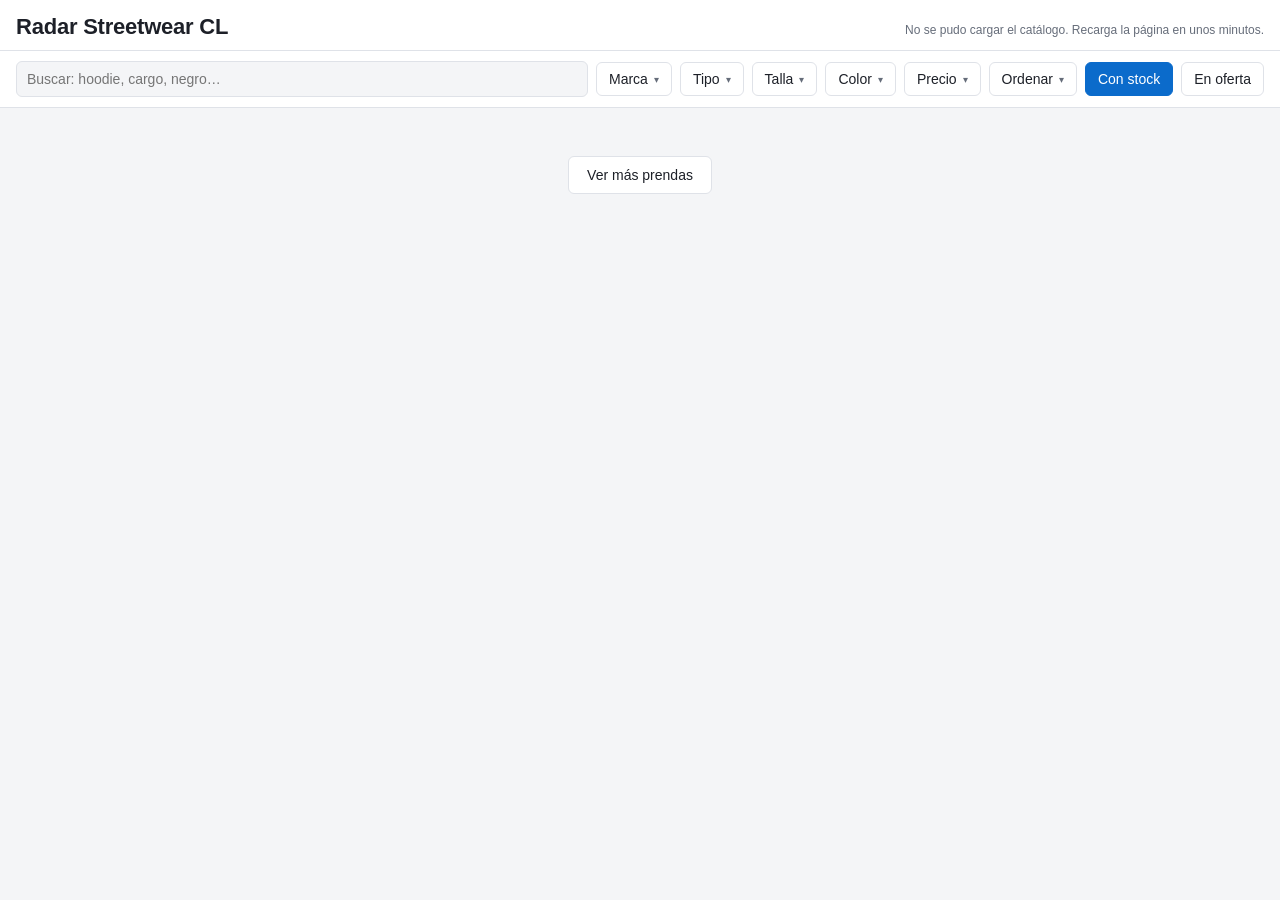
==== index.html @ 4e342391 "Create index.html" ====
<!doctype html>
<html lang="es">
<head>
<meta charset="utf-8">
<meta name="viewport" content="width=device-width,initial-scale=1,viewport-fit=cover">
<title>Radar Streetwear CL</title>
<style>
/* Layout: barra superior con menús desplegables de filtros + fila de filtros activos + grilla de prendas */
:root{
  --bg:#f4f5f7; --surface:#ffffff; --line:#dfe2e8; --fg:#1d2028; --muted:#666d7a;
  --accent:#0b6bcb; --accent-ink:#ffffff; --sale:#c62828; --chip:#eef1f5; --shadow:0 8px 24px rgba(20,25,35,.14);
  --font:-apple-system,BlinkMacSystemFont,"Segoe UI",Roboto,Arial,sans-serif;
  color-scheme:light;
}
@media (prefers-color-scheme:dark){:root{
  --bg:#14161b; --surface:#1d2027; --line:#2e333d; --fg:#e8eaee; --muted:#9aa1ad;
  --accent:#4ea1f3; --accent-ink:#0b1220; --sale:#ff6b6b; --chip:#262a33; --shadow:0 8px 24px rgba(0,0,0,.5); color-scheme:dark}}
*{box-sizing:border-box}
html,body{margin:0}
body{background:var(--bg);color:var(--fg);font-family:var(--font);font-size:14px}
.gut{padding-left:max(16px,env(safe-area-inset-left,0px));padding-right:max(16px,env(safe-area-inset-right,0px))}
header{background:var(--surface);border-bottom:1px solid var(--line);padding-block:14px 10px}
.top{display:flex;flex-wrap:wrap;gap:8px 16px;align-items:baseline;justify-content:space-between}
h1{margin:0;font-size:22px;letter-spacing:-.01em}
.meta{color:var(--muted);font-size:12px}
.bar{position:sticky;top:0;z-index:20;background:var(--surface);border-bottom:1px solid var(--line);padding-block:10px}
.controls{display:flex;flex-wrap:wrap;gap:8px;align-items:center}
#q{flex:1 1 220px;min-width:0;padding:9px 10px;border:1px solid var(--line);border-radius:6px;background:var(--bg);color:var(--fg);font:inherit}
.dd{position:relative}
.ddbtn,.toggle{border:1px solid var(--line);background:var(--surface);color:var(--fg);border-radius:6px;padding:8px 12px;font:inherit;cursor:pointer;display:inline-flex;gap:6px;align-items:center;white-space:nowrap}
.ddbtn[aria-expanded="true"]{border-color:var(--accent)}
.ddbtn .n{background:var(--accent);color:var(--accent-ink);border-radius:999px;font-size:11px;padding:0 6px;font-weight:700}
.ddbtn .n:empty{display:none}
.caret{font-size:10px;color:var(--muted)}
.toggle[aria-pressed="true"]{background:var(--accent);border-color:var(--accent);color:var(--accent-ink)}
.panel{position:absolute;top:calc(100% + 6px);left:0;width:280px;max-width:calc(100vw - 32px);background:var(--surface);border:1px solid var(--line);border-radius:8px;box-shadow:var(--shadow);padding:10px;z-index:30}
.panel input[type=search]{width:100%;padding:7px 8px;border:1px solid var(--line);border-radius:6px;background:var(--bg);color:var(--fg);font:inherit;margin-bottom:8px}
.list{max-height:300px;overflow:auto;display:flex;flex-direction:column;gap:2px}
.list label{display:flex;gap:8px;align-items:center;padding:6px;border-radius:5px;cursor:pointer}
.list label:hover{background:var(--chip)}
.list .c{margin-left:auto;color:var(--muted);font-size:12px;font-variant-numeric:tabular-nums}
.grid2{display:grid;grid-template-columns:repeat(3,1fr);gap:6px}
.grid2 label{justify-content:center;border:1px solid var(--line);padding:6px 4px}
.grid2 label:has(input:checked){background:var(--accent);border-color:var(--accent);color:var(--accent-ink)}
.grid2 input{position:absolute;opacity:0;pointer-events:none}
.pfoot{display:flex;justify-content:space-between;gap:8px;margin-top:8px;padding-top:8px;border-top:1px solid var(--line)}
.link{background:none;border:0;color:var(--accent);cursor:pointer;font:inherit;padding:4px}
.prow{display:flex;gap:8px}
.prow input{width:100%;padding:8px;border:1px solid var(--line);border-radius:6px;background:var(--bg);color:var(--fg);font:inherit}
.presets{display:flex;flex-wrap:wrap;gap:6px;margin-top:8px}
.presets button{border:1px solid var(--line);background:var(--chip);color:var(--fg);border-radius:999px;padding:4px 10px;font:inherit;font-size:12px;cursor:pointer}
.sw{width:14px;height:14px;border-radius:50%;display:inline-block;border:1px solid rgba(128,128,128,.5);flex:none}
.active{display:flex;flex-wrap:wrap;gap:6px;margin-top:8px}
.active:empty{display:none}
.pill{border:1px solid var(--line);background:var(--chip);color:var(--fg);border-radius:999px;padding:3px 6px 3px 10px;font:inherit;font-size:12px;cursor:pointer;display:inline-flex;gap:6px;align-items:center}
.pill b{font-weight:400;color:var(--muted)}
.clear{font-size:12px}
main{padding-block:16px 32px}
.info{display:flex;justify-content:space-between;align-items:center;gap:10px;margin-bottom:12px;color:var(--muted)}
.grid{display:grid;grid-template-columns:repeat(auto-fill,minmax(210px,1fr));gap:14px}
.card{background:var(--surface);border:1px solid var(--line);border-radius:8px;overflow:hidden;display:flex;flex-direction:column;min-width:0}
.pic{position:relative;aspect-ratio:4/5;background:var(--chip);display:grid;place-items:center;max-width:100%;overflow:hidden}
.pic img{width:100%;height:100%;object-fit:cover;display:block}
.pic .ph{color:var(--muted);font-size:12px}
.badge{position:absolute;top:8px;left:8px;background:var(--sale);color:#fff;font-weight:700;font-size:12px;padding:3px 7px;border-radius:4px}
.new{position:absolute;bottom:8px;left:8px;background:var(--surface);color:var(--fg);font-size:11px;font-weight:700;padding:3px 7px;border-radius:4px}
.soldout{position:absolute;top:8px;right:8px;background:var(--fg);color:var(--bg);font-size:11px;padding:3px 7px;border-radius:4px}
.body{padding:10px 12px 12px;display:flex;flex-direction:column;gap:6px;flex:1}
.brand{font-size:11px;text-transform:uppercase;letter-spacing:.08em;color:var(--muted);display:flex;justify-content:space-between;gap:6px}
.brand a{color:var(--muted)}
.title{font-weight:600;line-height:1.3;overflow-wrap:anywhere}
.price{font-variant-numeric:tabular-nums;display:flex;gap:8px;align-items:baseline;flex-wrap:wrap}
.price b{font-size:16px}
.price.sale b{color:var(--sale)}
.price s{color:var(--muted);font-size:12px}
.sizes{display:flex;flex-wrap:wrap;gap:4px}
.sizes span{font-size:11px;border:1px solid var(--line);border-radius:4px;padding:1px 6px}
.sizes .none{color:var(--muted);border-style:dashed}
.go{margin-top:auto;display:block;text-align:center;background:var(--accent);color:var(--accent-ink);text-decoration:none;padding:9px;border-radius:6px;font-weight:600}
.empty{grid-column:1/-1;padding:40px;text-align:center;color:var(--muted)}
.more{display:block;margin:20px auto 0;border:1px solid var(--line);background:var(--surface);color:var(--fg);border-radius:6px;padding:10px 18px;font:inherit;cursor:pointer}
button:focus-visible,a:focus-visible,input:focus-visible{outline:2px solid var(--accent);outline-offset:2px}
@media (max-width:640px){
  .controls{flex-wrap:nowrap;overflow-x:auto;padding-bottom:2px}
  #q{flex:0 0 160px}
  .dd{position:static}
  .panel{left:16px;right:16px;width:auto;max-width:none;top:auto;margin-top:6px}
  .grid{grid-template-columns:repeat(2,minmax(0,1fr));gap:10px}
  .body{padding:8px}
}
</style>
</head>
<body>
<header class="gut">
  <div class="top"><h1>Radar Streetwear CL</h1><span class="meta" id="meta">Cargando catálogo…</span></div>
</header>

<div class="bar gut">
  <div class="controls" id="controls">
    <input type="search" id="q" placeholder="Buscar: hoodie, cargo, negro…" aria-label="Buscar prenda">
    <div class="dd" data-key="brand"><button class="ddbtn" type="button" aria-expanded="false">Marca <span class="n"></span><span class="caret">▾</span></button></div>
    <div class="dd" data-key="cat"><button class="ddbtn" type="button" aria-expanded="false">Tipo <span class="n"></span><span class="caret">▾</span></button></div>
    <div class="dd" data-key="size"><button class="ddbtn" type="button" aria-expanded="false">Talla <span class="n"></span><span class="caret">▾</span></button></div>
    <div class="dd" data-key="color"><button class="ddbtn" type="button" aria-expanded="false">Color <span class="n"></span><span class="caret">▾</span></button></div>
    <div class="dd" data-key="price"><button class="ddbtn" type="button" aria-expanded="false">Precio <span class="n"></span><span class="caret">▾</span></button></div>
    <div class="dd" data-key="sort"><button class="ddbtn" type="button" aria-expanded="false">Ordenar <span class="caret">▾</span></button></div>
    <button class="toggle" type="button" id="tStock" aria-pressed="true">Con stock</button>
    <button class="toggle" type="button" id="tSale" aria-pressed="false">En oferta</button>
  </div>
  <div class="active" id="active"></div>
</div>

<main class="gut">
  <div class="info"><span id="count"></span></div>
  <div class="grid" id="grid"></div>
  <button class="more" id="more" type="button" hidden>Ver más prendas</button>
</main>

<script>
const COLORS={"Negro":"#1a1a1a","Blanco/Crema":"#f3efe6","Gris":"#9a9ca1","Azul":"#2f5fa8","Rojo/Burdeo":"#8e2333","Rosado":"#e89ab5","Verde":"#5d7a3e","Café/Beige":"#8a6a4a","Amarillo":"#e7c43c","Naranjo":"#e3792f","Morado":"#7a4fa0","Camuflado":"#6b6b47"};
const SIZE_ORDER=["XS","S","M","L","XL","XXL","XXXL","Única"];
const SORTS={rel:"Más recientes",asc:"Precio: menor a mayor",desc:"Precio: mayor a menor",disc:"Mayor descuento"};
const LABELS={brand:"Marca",cat:"Tipo",size:"Talla",color:"Color"};
const PAGE=48;
const fmt=n=>"$"+Math.round(n).toLocaleString("es-CL");
const esc=s=>String(s).replace(/[&<>"']/g,c=>({"&":"&amp;","<":"&lt;",">":"&gt;",'"':"&quot;","'":"&#39;"}[c]));
const normTxt=s=>s.toLowerCase().normalize("NFD").replace(/[̀-ͯ]/g,"");

let DATA={items:[],stores:[]}, IG={}, shown=PAGE, openKey=null;
const state={q:"",stock:true,sale:false,brand:new Set(),cat:new Set(),size:new Set(),color:new Set(),pMin:null,pMax:null,sort:"rel"};
const $=id=>document.getElementById(id);

function save(){try{localStorage.setItem("radar-f2",JSON.stringify({...state,brand:[...state.brand],cat:[...state.cat],size:[...state.size],color:[...state.color]}))}catch(e){}}
function load(){try{const s=JSON.parse(localStorage.getItem("radar-f2")||"null");if(s)Object.assign(state,s,{brand:new Set(s.brand),cat:new Set(s.cat),size:new Set(s.size),color:new Set(s.color)})}catch(e){}}

// cuántos productos tiene cada opción, con los demás filtros aplicados
function matches(i,skip){
  if(state.stock&&!i.available)return false;
  if(state.sale&&!(i.compare_at>i.price))return false;
  if(skip!=="brand"&&state.brand.size&&!state.brand.has(i.brand))return false;
  if(skip!=="cat"&&state.cat.size&&!state.cat.has(i.cat))return false;
  if(skip!=="color"&&state.color.size&&!i.colors.some(c=>state.color.has(c)))return false;
  if(skip!=="size"&&state.size.size&&!i.sizes.some(s=>state.size.has(s)))return false;
  if(state.pMin!=null&&i.price<state.pMin)return false;
  if(state.pMax!=null&&i.price>state.pMax)return false;
  if(state.q){const w=normTxt(state.q).split(/\s+/).filter(Boolean);if(!w.every(x=>i.search.includes(x)))return false}
  return true;
}
function counts(key){
  const m=new Map();
  DATA.items.forEach(i=>{if(!matches(i,key))return;const vals=key==="brand"?[i.brand]:key==="cat"?[i.cat]:key==="size"?i.sizes:i.colors;vals.forEach(v=>m.set(v,(m.get(v)||0)+1))});
  return m;
}
function allValues(key){
  const s=new Set();DATA.items.forEach(i=>{(key==="brand"?[i.brand]:key==="cat"?[i.cat]:key==="size"?i.sizes:i.colors).forEach(v=>s.add(v))});
  let v=[...s];
  if(key==="size")v.sort((a,b)=>{const x=SIZE_ORDER.indexOf(a),y=SIZE_ORDER.indexOf(b);if(x>-1&&y>-1)return x-y;if(x>-1)return -1;if(y>-1)return 1;return a.localeCompare(b,"es",{numeric:true})});
  else if(key==="color")v=Object.keys(COLORS).filter(c=>s.has(c));
  else v.sort((a,b)=>a.localeCompare(b,"es"));
  return v;
}

function panelHTML(key){
  if(key==="price")return `<div class="prow"><input type="number" id="pMin" placeholder="Mínimo" min="0" step="1000" inputmode="numeric" value="${state.pMin??""}" aria-label="Precio mínimo"><input type="number" id="pMax" placeholder="Máximo" min="0" step="1000" inputmode="numeric" value="${state.pMax??""}" aria-label="Precio máximo"></div>
    <div class="presets"><button type="button" data-p="0-20000">Hasta $20.000</button><button type="button" data-p="20000-40000">$20.000 – $40.000</button><button type="button" data-p="40000-60000">$40.000 – $60.000</button><button type="button" data-p="60000-">Más de $60.000</button></div>
    <div class="pfoot"><button class="link" type="button" data-clear="price">Quitar</button><button class="link" type="button" data-close>Listo</button></div>`;
  if(key==="sort")return `<div class="list">${Object.entries(SORTS).map(([k,v])=>`<label><input type="radio" name="sort" value="${k}" ${state.sort===k?"checked":""}> ${v}</label>`).join("")}</div>`;
  const c=counts(key), vals=allValues(key);
  const opts=vals.map(v=>{const n=c.get(v)||0;const sw=key==="color"?`<span class="sw" style="background:${COLORS[v]}"></span>`:"";
    return `<label data-v="${esc(normTxt(v))}"><input type="checkbox" value="${esc(v)}" ${state[key].has(v)?"checked":""}> ${sw}${esc(v)}${key==="size"?"":`<span class="c">${n}</span>`}</label>`}).join("");
  const search=key==="brand"?`<input type="search" placeholder="Buscar marca…" data-find aria-label="Buscar marca">`:"";
  return `${search}<div class="list ${key==="size"?"grid2":""}">${opts}</div><div class="pfoot"><button class="link" type="button" data-clear="${key}">Quitar</button><button class="link" type="button" data-close>Listo</button></div>`;
}

function closePanel(){document.querySelectorAll(".panel").forEach(p=>p.remove());document.querySelectorAll(".ddbtn").forEach(b=>b.setAttribute("aria-expanded","false"));openKey=null}
function openPanel(dd){
  const key=dd.dataset.key; const was=openKey===key; closePanel(); if(was)return;
  openKey=key; dd.querySelector(".ddbtn").setAttribute("aria-expanded","true");
  const p=document.createElement("div");p.className="panel";p.innerHTML=panelHTML(key);dd.appendChild(p);
  p.addEventListener("click",e=>e.stopPropagation());
  p.querySelectorAll("input[type=checkbox]").forEach(cb=>cb.onchange=()=>{cb.checked?state[key].add(cb.value):state[key].delete(cb.value);update()});
  p.querySelectorAll("input[type=radio]").forEach(r=>r.onchange=()=>{state.sort=r.value;closePanel();update()});
  const f=p.querySelector("[data-find]");if(f){f.focus();f.oninput=()=>{const t=normTxt(f.value);p.querySelectorAll(".list label").forEach(l=>l.hidden=!l.dataset.v.includes(t))}}
  if(key==="price"){
    const num=v=>v===""?null:Number(v);
    $("pMin").oninput=()=>{state.pMin=num($("pMin").value);update()};
    $("pMax").oninput=()=>{state.pMax=num($("pMax").value);update()};
    p.querySelectorAll("[data-p]").forEach(b=>b.onclick=()=>{const[a,z]=b.dataset.p.split("-");state.pMin=a?+a:null;state.pMax=z?+z:null;$("pMin").value=state.pMin??"";$("pMax").value=state.pMax??"";update()});
  }
  p.querySelector("[data-clear]")?.addEventListener("click",()=>{clearKey(key);closePanel();update()});
  p.querySelector("[data-close]")?.addEventListener("click",closePanel);
}
function clearKey(k){if(k==="price"){state.pMin=null;state.pMax=null}else state[k].clear()}

function renderActive(){
  const pills=[];
  ["brand","cat","size","color"].forEach(k=>state[k].forEach(v=>pills.push(`<button class="pill" type="button" data-k="${k}" data-v="${esc(v)}"><b>${LABELS[k]}:</b> ${esc(v)} ✕</button>`)));
  if(state.pMin!=null||state.pMax!=null)pills.push(`<button class="pill" type="button" data-k="price"><b>Precio:</b> ${state.pMin!=null?fmt(state.pMin):"$0"} – ${state.pMax!=null?fmt(state.pMax):"sin tope"} ✕</button>`);
  if(pills.length>1)pills.push(`<button class="link clear" type="button" id="clearAll">Limpiar todo</button>`);
  $("active").innerHTML=pills.join("");
  $("active").querySelectorAll(".pill").forEach(b=>b.onclick=()=>{const k=b.dataset.k;k==="price"?clearKey("price"):state[k].delete(b.dataset.v);update()});
  $("clearAll")?.addEventListener("click",()=>{["brand","cat","size","color","price"].forEach(clearKey);update()});
  document.querySelectorAll(".dd").forEach(dd=>{const k=dd.dataset.key,n=dd.querySelector(".n");if(!n)return;
    n.textContent=k==="price"?((state.pMin!=null||state.pMax!=null)?"1":""):(state[k].size||"")});
  $("tStock").setAttribute("aria-pressed",state.stock);$("tSale").setAttribute("aria-pressed",state.sale);
}

function card(i){
  const disc=i.compare_at>i.price?Math.round((1-i.price/i.compare_at)*100):0;
  const isNew=i.published&&(Date.now()-new Date(i.published).getTime())<14*864e5;
  const pic=i.image?`<img src="${esc(i.image)}" alt="${esc(i.title)}" loading="lazy" decoding="async" onerror="this.outerHTML='<span class=ph>Foto no disponible</span>'">`:`<span class="ph">Sin foto</span>`;
  const sz=i.sizes.length?i.sizes.map(s=>`<span>${esc(s)}</span>`).join(""):`<span class="none">Sin tallas disponibles</span>`;
  const ig=IG[i.brand]?`<a href="${esc(IG[i.brand])}" target="_blank" rel="noopener">Instagram</a>`:"";
  return `<article class="card"><div class="pic">${pic}${disc?`<span class="badge">-${disc}%</span>`:""}${isNew?`<span class="new">Nuevo</span>`:""}${i.available?"":`<span class="soldout">Agotado</span>`}</div>
  <div class="body"><div class="brand"><span>${esc(i.brand)} · ${esc(i.cat)}</span>${ig}</div><div class="title">${esc(i.title)}</div>
  <div class="price${disc?" sale":""}"><b>${fmt(i.price)}</b>${disc?`<s>${fmt(i.compare_at)}</s>`:""}</div>
  <div class="sizes">${sz}</div><a class="go" href="${esc(i.url)}" target="_blank" rel="noopener">Ver en la tienda ↗</a></div></article>`;
}

function update(resetPage=true){
  if(resetPage)shown=PAGE;
  let list=DATA.items.filter(i=>matches(i));
  const d=i=>i.compare_at>i.price?1-i.price/i.compare_at:0;
  if(state.sort==="asc")list.sort((a,b)=>a.price-b.price);
  else if(state.sort==="desc")list.sort((a,b)=>b.price-a.price);
  else if(state.sort==="disc")list.sort((a,b)=>d(b)-d(a));
  else list.sort((a,b)=>(b.published||"").localeCompare(a.published||""));
  $("grid").innerHTML=list.length?list.slice(0,shown).map(card).join(""):`<div class="empty">Ninguna prenda calza con estos filtros. Prueba quitando alguno.</div>`;
  $("more").hidden=list.length<=shown;
  $("count").textContent=`${list.length} prenda${list.length===1?"":"s"}`+(list.length>shown?` · mostrando ${shown}`:"");
  renderActive();
  // refresca contadores del panel abierto (lista de checkboxes)
  if(openKey&&["brand","cat","color"].includes(openKey)){const c=counts(openKey);document.querySelectorAll(".panel .list label").forEach(l=>{const cb=l.querySelector("input"),s=l.querySelector(".c");if(s)s.textContent=c.get(cb.value)||0})}
  save();
}

document.querySelectorAll(".dd").forEach(dd=>dd.querySelector(".ddbtn").addEventListener("click",e=>{e.stopPropagation();openPanel(dd)}));
document.addEventListener("click",closePanel);
document.addEventListener("keydown",e=>{if(e.key==="Escape")closePanel()});
$("q").oninput=()=>{state.q=$("q").value;update()};
$("tStock").onclick=()=>{state.stock=!state.stock;update()};
$("tSale").onclick=()=>{state.sale=!state.sale;update()};
$("more").onclick=()=>{shown+=PAGE;update(false)};

load();$("q").value=state.q;
fetch("data.json?v="+Date.now()).then(r=>{if(!r.ok)throw new Error(r.status);return r.json()}).then(d=>{
  DATA=d;(d.stores||[]).forEach(s=>IG[s.brand]=s.instagram);
  const brands=new Set(d.items.map(i=>i.brand)).size;
  $("meta").textContent=`${d.items.length} prendas de ${brands} marcas · actualizado ${d.updated}`;
  update();
}).catch(()=>{$("meta").textContent="No se pudo cargar el catálogo. Recarga la página en unos minutos.";});
</script>
</body>
</html>
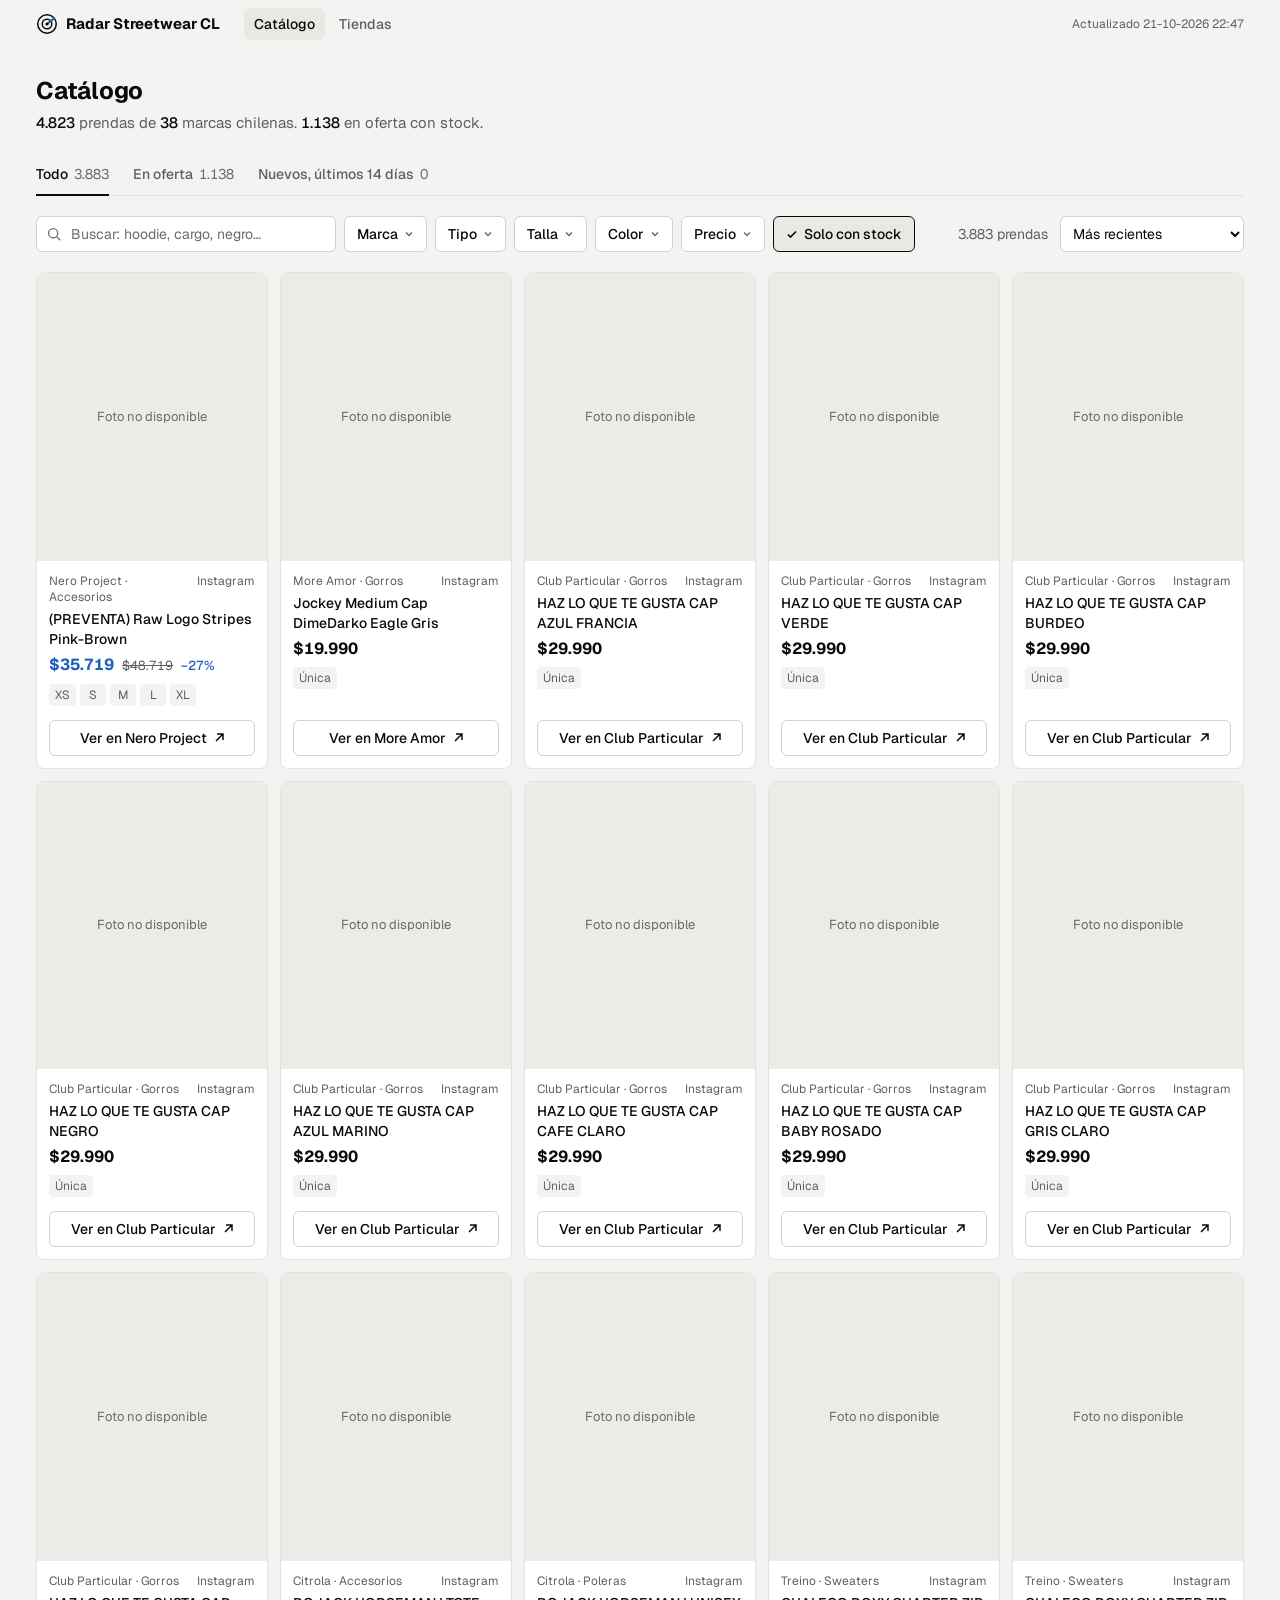
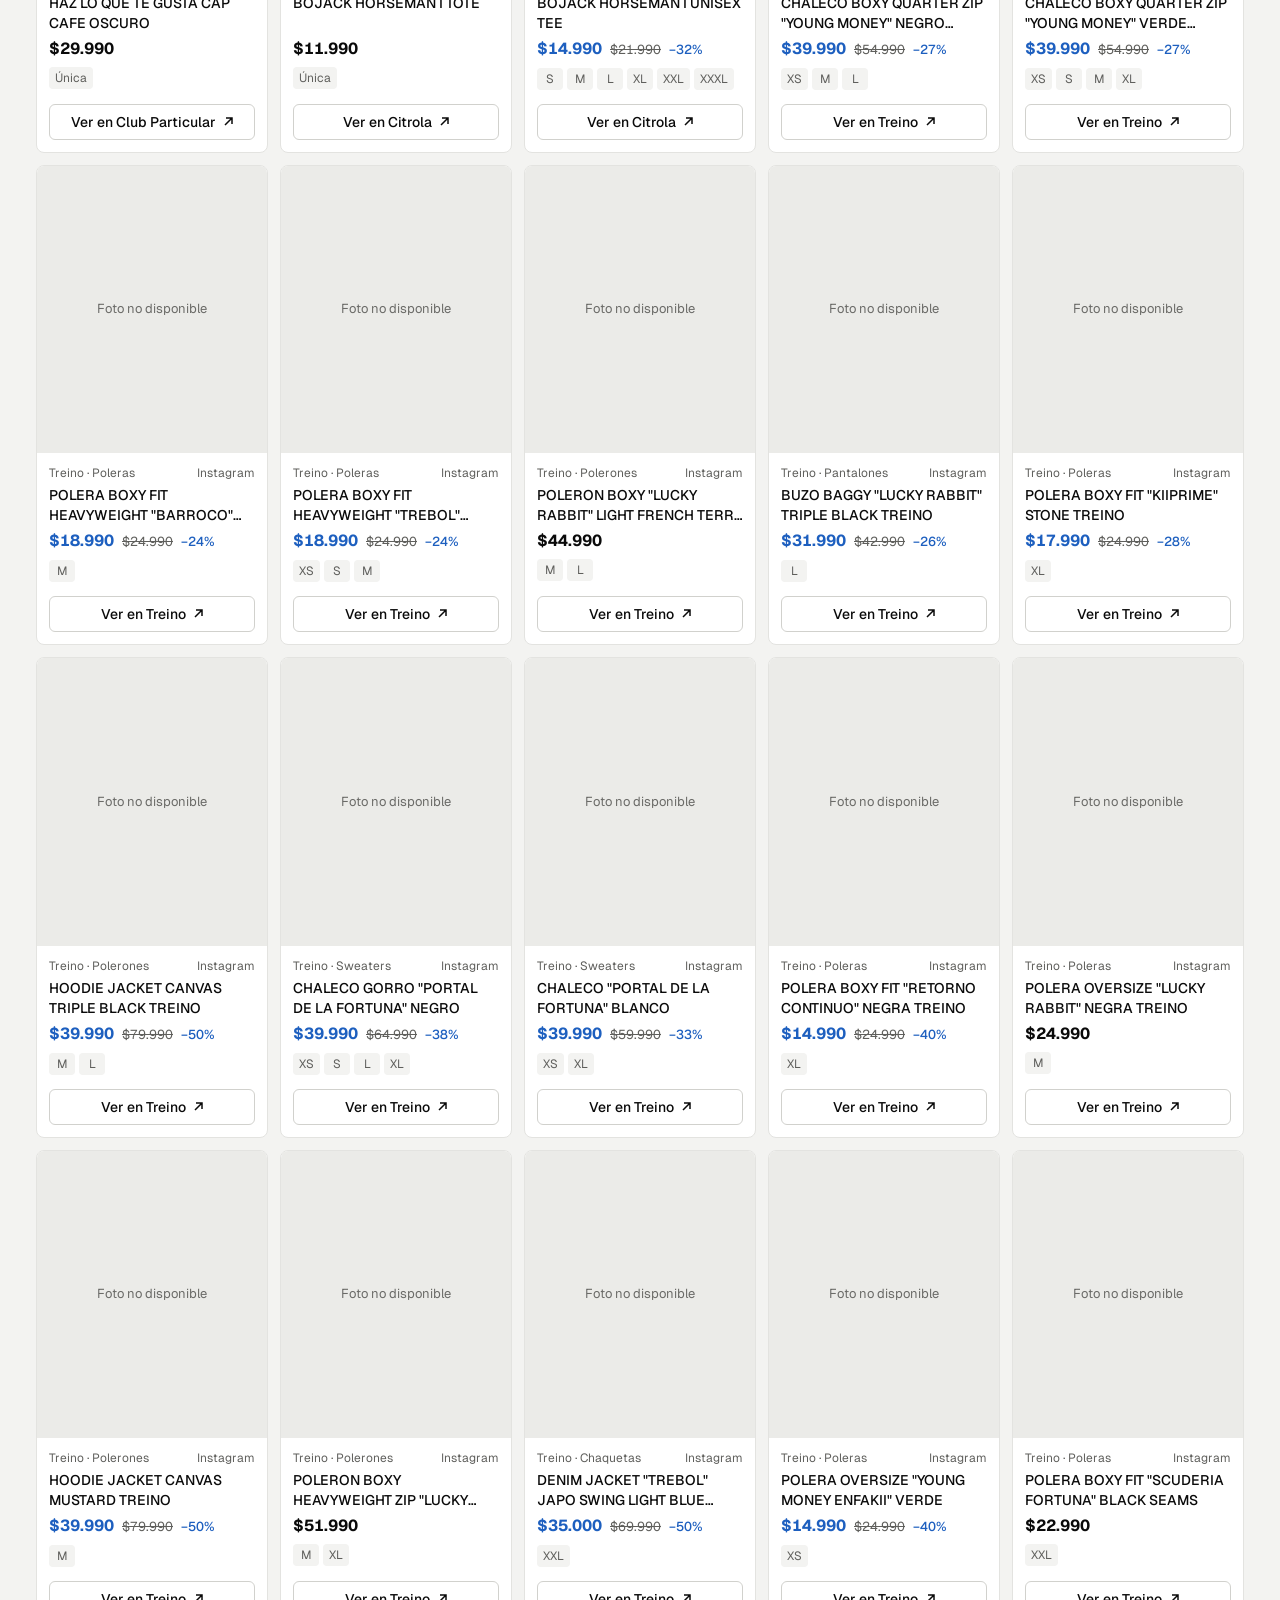
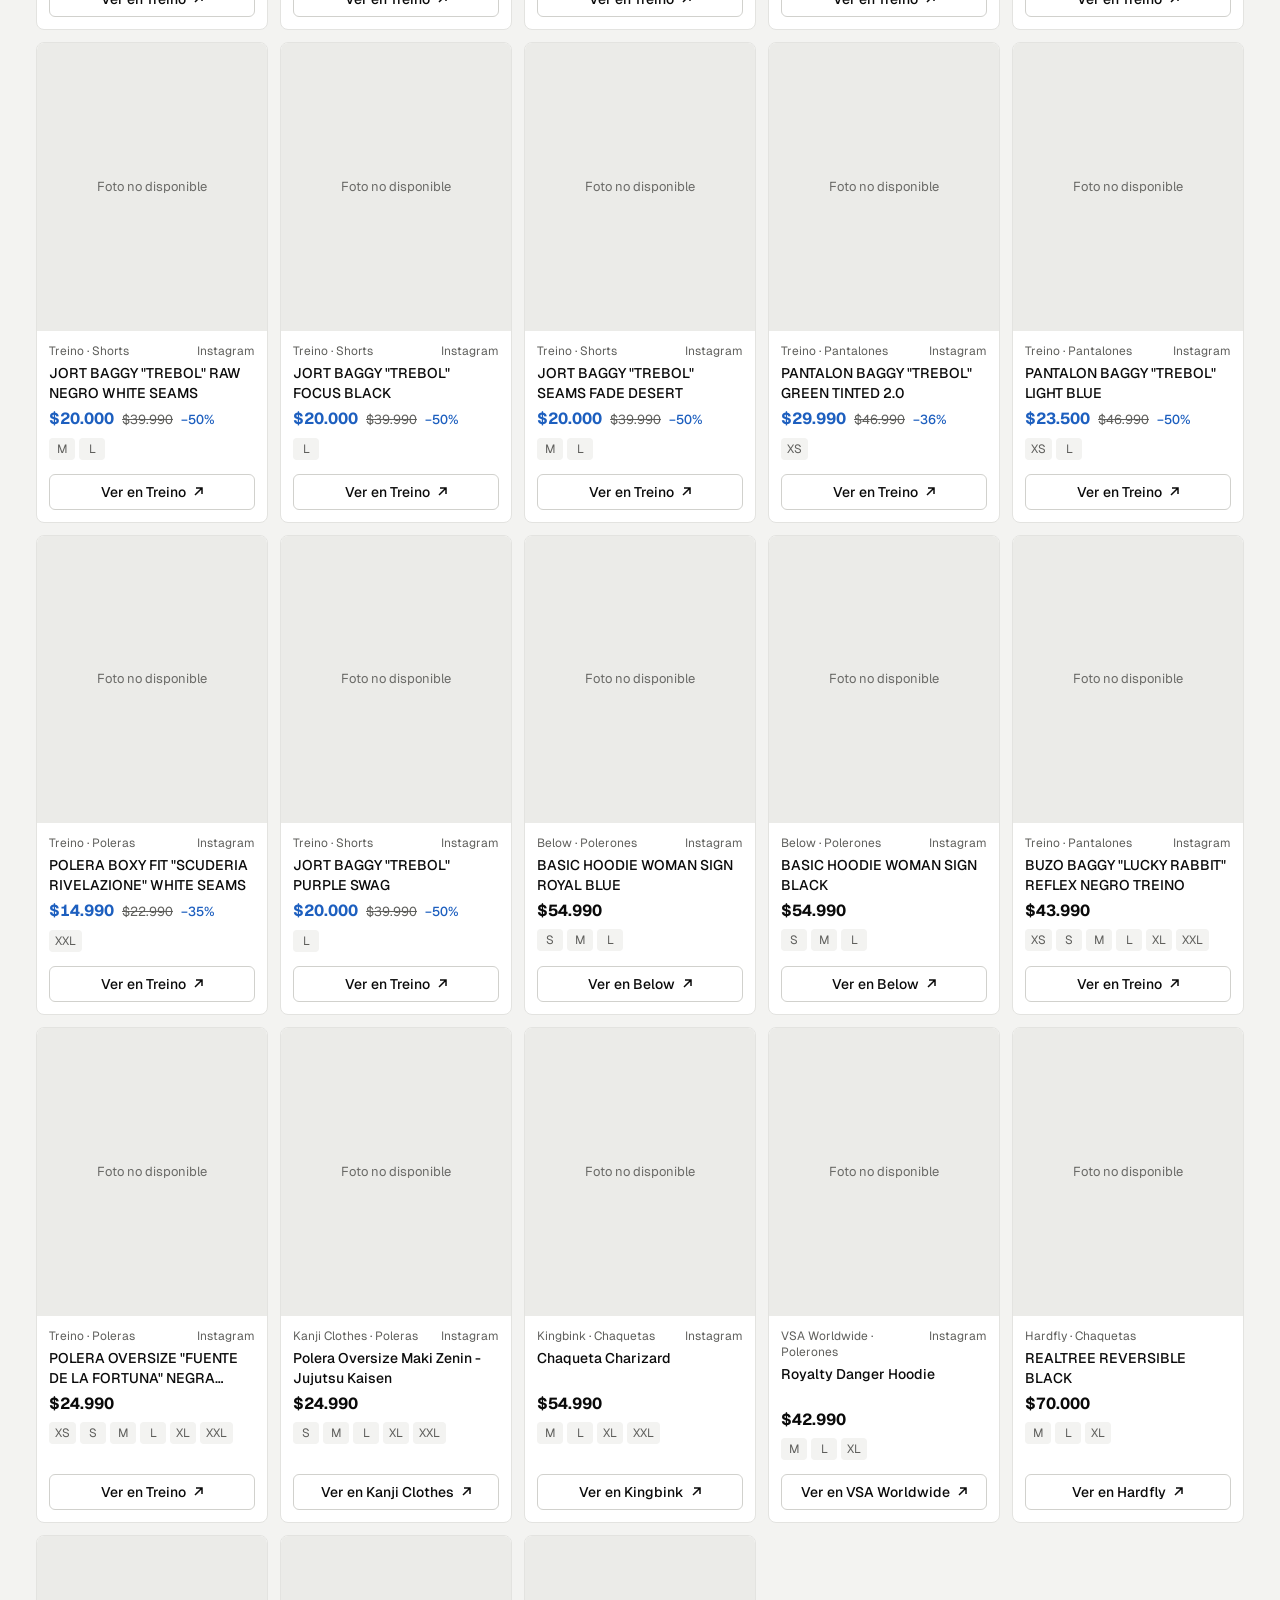
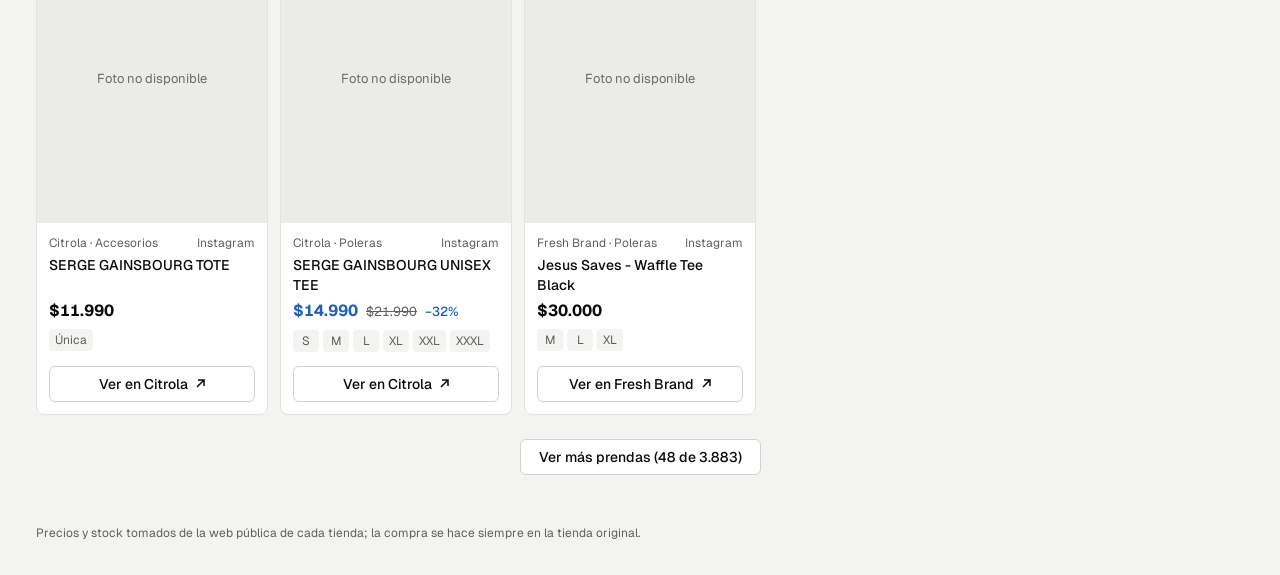
==== commit 6bfb759e: "Update index.html" ====
--- a/index.html
+++ b/index.html
@@ -4,139 +4,291 @@
 <meta charset="utf-8">
 <meta name="viewport" content="width=device-width,initial-scale=1,viewport-fit=cover">
 <title>Radar Streetwear CL</title>
+<meta name="description" content="Catálogo de prendas de marcas chilenas de streetwear: precios, ofertas y tallas, actualizado a diario.">
+<meta name="theme-color" content="#f3f3f1">
+<link rel="preconnect" href="https://fonts.googleapis.com"><link rel="preconnect" href="https://fonts.gstatic.com" crossorigin>
+<link href="https://fonts.googleapis.com/css2?family=Geist:wght@400;500;700&display=swap" rel="stylesheet">
 <style>
-/* Layout: barra superior con menús desplegables de filtros + fila de filtros activos + grilla de prendas */
+/* Estilo: achromatic-ledger (tasteskill, seed 1896206645), shell sin sidebar.
+   Cara: suelo "asfalto" (#f3f3f1) en vez de #f8f8f8; el único tono (#1d5fbf) va en el dato principal: el precio rebajado.
+   Grilla: columna centrada de 1208px máx. Tarjetas: repeat(auto-fill, minmax(212px,1fr)) con gap 12px;
+   a 1208px → 5 × 231.2 + 4 × 12 = 1204 (+4 de holgura) → las tarjetas tocan ambos bordes de la columna. */
 :root{
-  --bg:#f4f5f7; --surface:#ffffff; --line:#dfe2e8; --fg:#1d2028; --muted:#666d7a;
-  --accent:#0b6bcb; --accent-ink:#ffffff; --sale:#c62828; --chip:#eef1f5; --shadow:0 8px 24px rgba(20,25,35,.14);
-  --font:-apple-system,BlinkMacSystemFont,"Segoe UI",Roboto,Arial,sans-serif;
+  --ground:#f3f3f1; --surface:#ffffff; --raised:#ebebe8; --active:#e8e8e5;
+  --border:#e3e3e0; --rule:#ecece9; --control:#d1d1cd;
+  --text:#0a0a0a; --muted:#5f5f5c; --faint:#6b6b68;
+  --primary:#141414; --hue:#1d5fbf;
+  --pill-neutral-bg:#e8e8e5; --pill-neutral-ink:#3d3d3a;
+  --negative:#c4242a;
+  --radius-card:8px; --radius-control:6px;
+  --gap:12px; --pad:24px; --control-height:36px;
+  --fs-title:24px; --fs-section:16px; --fs-body:14px; --fs-small:12px;
+  --font:"Geist",Inter,system-ui,-apple-system,"Segoe UI",Roboto,sans-serif;
   color-scheme:light;
 }
-@media (prefers-color-scheme:dark){:root{
-  --bg:#14161b; --surface:#1d2027; --line:#2e333d; --fg:#e8eaee; --muted:#9aa1ad;
-  --accent:#4ea1f3; --accent-ink:#0b1220; --sale:#ff6b6b; --chip:#262a33; --shadow:0 8px 24px rgba(0,0,0,.5); color-scheme:dark}}
 *{box-sizing:border-box}
 html,body{margin:0}
-body{background:var(--bg);color:var(--fg);font-family:var(--font);font-size:14px}
-.gut{padding-left:max(16px,env(safe-area-inset-left,0px));padding-right:max(16px,env(safe-area-inset-right,0px))}
-header{background:var(--surface);border-bottom:1px solid var(--line);padding-block:14px 10px}
-.top{display:flex;flex-wrap:wrap;gap:8px 16px;align-items:baseline;justify-content:space-between}
-h1{margin:0;font-size:22px;letter-spacing:-.01em}
-.meta{color:var(--muted);font-size:12px}
-.bar{position:sticky;top:0;z-index:20;background:var(--surface);border-bottom:1px solid var(--line);padding-block:10px}
-.controls{display:flex;flex-wrap:wrap;gap:8px;align-items:center}
-#q{flex:1 1 220px;min-width:0;padding:9px 10px;border:1px solid var(--line);border-radius:6px;background:var(--bg);color:var(--fg);font:inherit}
+body{background:var(--ground);color:var(--text);font:400 var(--fs-body)/20px var(--font);-webkit-font-smoothing:antialiased}
+.num{font-variant-numeric:tabular-nums}
+button,input,select{font:inherit;color:inherit}
+a{color:inherit}
+:focus-visible{outline:2px solid var(--hue);outline-offset:2px}
+[hidden]{display:none!important}
+
+.col{max-width:1208px;margin:0 auto;padding-left:max(24px,env(safe-area-inset-left,0px));padding-right:max(24px,env(safe-area-inset-right,0px))}
+@media (min-width:1257px){.col{padding-left:0;padding-right:0}}
+
+/* barra superior en el mismo suelo */
+.top{position:sticky;top:0;z-index:20;background:var(--ground);transition:box-shadow .15s}
+.top.scrolled{box-shadow:0 1px 0 var(--border)} /* taste-skill-ignore: línea de 1px dibujada con box-shadow (regla, indicador de pestaña o panel flotante) */
+.top .col{height:48px;display:flex;align-items:center;gap:24px}
+.brand{display:flex;align-items:center;gap:8px;text-decoration:none;font-weight:700;font-size:15px;white-space:nowrap}
+.brand svg{flex:none}
+.nav{display:flex;gap:4px}
+.nav a{text-decoration:none;color:var(--muted);font-weight:500;padding:6px 10px;border-radius:var(--radius-control)}
+.nav a[aria-current="page"]{color:var(--text);background:var(--active)}
+.nav a:hover{color:var(--text)}
+.stamp{margin-left:auto;color:var(--muted);font-size:var(--fs-small);white-space:nowrap}
+
+/* fila de título */
+.head{padding-top:28px;display:flex;flex-wrap:wrap;align-items:flex-end;justify-content:space-between;gap:8px 24px}
+h1{margin:0;font-size:var(--fs-title);line-height:30px;font-weight:700;letter-spacing:-.01em}
+.sub{margin:6px 0 0;color:var(--muted);font-size:15px;line-height:22px;max-width:86ch}
+.sub b{color:var(--text);font-weight:500}
+
+/* pestañas subrayadas */
+.tabs{display:flex;gap:24px;margin-top:20px;box-shadow:inset 0 -1px 0 var(--border);overflow-x:auto;scrollbar-width:none} /* taste-skill-ignore: línea de 1px dibujada con box-shadow (regla, indicador de pestaña o panel flotante) */
+.tabs::-webkit-scrollbar{display:none}
+.tab{appearance:none;background:none;border:0;padding:10px 0 12px;cursor:pointer;color:var(--muted);font-weight:500;white-space:nowrap;box-shadow:inset 0 -2px 0 transparent} /* taste-skill-ignore: línea de 1px dibujada con box-shadow (regla, indicador de pestaña o panel flotante) */
+.tab .c{color:var(--faint);font-weight:400;margin-left:6px}
+.tab[aria-selected="true"]{color:var(--text);box-shadow:inset 0 -2px 0 var(--text)} /* taste-skill-ignore: línea de 1px dibujada con box-shadow (regla, indicador de pestaña o panel flotante) */
+.tab:hover{color:var(--text)}
+
+/* barra de herramientas */
+.tools{display:flex;flex-wrap:wrap;align-items:center;gap:8px;margin-top:20px}
+.search{position:relative;flex:0 1 300px;min-width:200px}
+.search svg{position:absolute;left:11px;top:11px;color:var(--faint)}
+.search input{width:100%;height:var(--control-height);padding:0 12px 0 34px;border:1px solid var(--control);border-radius:var(--radius-control);background:var(--surface)}
+.search input::placeholder{color:var(--faint)}
+.filters{display:flex;gap:8px;flex-wrap:wrap}
 .dd{position:relative}
-.ddbtn,.toggle{border:1px solid var(--line);background:var(--surface);color:var(--fg);border-radius:6px;padding:8px 12px;font:inherit;cursor:pointer;display:inline-flex;gap:6px;align-items:center;white-space:nowrap}
-.ddbtn[aria-expanded="true"]{border-color:var(--accent)}
-.ddbtn .n{background:var(--accent);color:var(--accent-ink);border-radius:999px;font-size:11px;padding:0 6px;font-weight:700}
-.ddbtn .n:empty{display:none}
-.caret{font-size:10px;color:var(--muted)}
-.toggle[aria-pressed="true"]{background:var(--accent);border-color:var(--accent);color:var(--accent-ink)}
-.panel{position:absolute;top:calc(100% + 6px);left:0;width:280px;max-width:calc(100vw - 32px);background:var(--surface);border:1px solid var(--line);border-radius:8px;box-shadow:var(--shadow);padding:10px;z-index:30}
-.panel input[type=search]{width:100%;padding:7px 8px;border:1px solid var(--line);border-radius:6px;background:var(--bg);color:var(--fg);font:inherit;margin-bottom:8px}
-.list{max-height:300px;overflow:auto;display:flex;flex-direction:column;gap:2px}
-.list label{display:flex;gap:8px;align-items:center;padding:6px;border-radius:5px;cursor:pointer}
-.list label:hover{background:var(--chip)}
-.list .c{margin-left:auto;color:var(--muted);font-size:12px;font-variant-numeric:tabular-nums}
-.grid2{display:grid;grid-template-columns:repeat(3,1fr);gap:6px}
-.grid2 label{justify-content:center;border:1px solid var(--line);padding:6px 4px}
-.grid2 label:has(input:checked){background:var(--accent);border-color:var(--accent);color:var(--accent-ink)}
-.grid2 input{position:absolute;opacity:0;pointer-events:none}
-.pfoot{display:flex;justify-content:space-between;gap:8px;margin-top:8px;padding-top:8px;border-top:1px solid var(--line)}
-.link{background:none;border:0;color:var(--accent);cursor:pointer;font:inherit;padding:4px}
-.prow{display:flex;gap:8px}
-.prow input{width:100%;padding:8px;border:1px solid var(--line);border-radius:6px;background:var(--bg);color:var(--fg);font:inherit}
-.presets{display:flex;flex-wrap:wrap;gap:6px;margin-top:8px}
-.presets button{border:1px solid var(--line);background:var(--chip);color:var(--fg);border-radius:999px;padding:4px 10px;font:inherit;font-size:12px;cursor:pointer}
-.sw{width:14px;height:14px;border-radius:50%;display:inline-block;border:1px solid rgba(128,128,128,.5);flex:none}
-.active{display:flex;flex-wrap:wrap;gap:6px;margin-top:8px}
+.ctl{height:var(--control-height);display:inline-flex;align-items:center;gap:6px;padding:0 12px;border:1px solid var(--control);border-radius:var(--radius-control);background:var(--surface);cursor:pointer;white-space:nowrap;font-weight:500}
+.ctl:hover{border-color:#a9a9a5}
+.ctl[aria-expanded="true"]{border-color:var(--text)}
+.ctl .n{min-width:18px;height:18px;padding:0 5px;border-radius:9px;background:var(--primary);color:#fff;font-size:11px;line-height:18px;text-align:center}
+.ctl .n:empty{display:none}
+.ctl svg{color:var(--faint)}
+.ctl.on{background:var(--active);border-color:var(--text)}
+.ctl .tick{display:none}
+.ctl.on .tick{display:block;color:var(--text)}
+.right{margin-left:auto;display:flex;align-items:center;gap:12px;color:var(--muted)}
+.right select{height:var(--control-height);border:1px solid var(--control);border-radius:var(--radius-control);background:var(--surface);padding:0 8px;color:var(--text)}
+
+/* menús desplegables (flotan: llevan sombra) */
+.panel{position:absolute;top:calc(100% + 6px);left:0;z-index:30;width:288px;max-width:calc(100vw - 32px);background:var(--surface);border:1px solid var(--border);border-radius:var(--radius-card);box-shadow:0 12px 32px rgba(0,0,0,.12);padding:8px} /* taste-skill-ignore: línea de 1px dibujada con box-shadow (regla, indicador de pestaña o panel flotante) */
+.panel input[type=search],.panel input[type=number]{width:100%;height:34px;padding:0 10px;border:1px solid var(--control);border-radius:var(--radius-control);background:var(--surface)}
+.panel input[type=search]{margin-bottom:6px}
+.opts{max-height:320px;overflow:auto}
+.opt{display:flex;align-items:center;gap:10px;min-height:36px;padding:0 8px;border-radius:var(--radius-control);cursor:pointer}
+.opt:hover{background:var(--ground)}
+.opt input{accent-color:var(--primary);width:16px;height:16px;margin:0}
+.opt .c{margin-left:auto;color:var(--muted);font-variant-numeric:tabular-nums}
+.opt.zero{color:var(--faint)}
+.sizes-grid{display:grid;grid-template-columns:repeat(4,1fr);gap:6px;padding:4px}
+.sizes-grid label{position:relative;display:flex;align-items:center;justify-content:center;height:36px;border:1px solid var(--control);border-radius:var(--radius-control);cursor:pointer;font-weight:500}
+.sizes-grid input{position:absolute;opacity:0;pointer-events:none}
+.sizes-grid label:has(input:checked){background:var(--primary);border-color:var(--primary);color:#fff}
+.sizes-grid label:has(input:focus-visible){outline:2px solid var(--hue);outline-offset:2px}
+.sw{width:14px;height:14px;border-radius:50%;flex:none;box-shadow:inset 0 0 0 1px rgba(0,0,0,.15)} /* taste-skill-ignore: línea de 1px dibujada con box-shadow (regla, indicador de pestaña o panel flotante) */
+.prow{display:flex;gap:8px;padding:4px}
+.presets{display:flex;flex-wrap:wrap;gap:6px;padding:6px 4px}
+.presets button{height:30px;padding:0 10px;border:1px solid var(--control);border-radius:15px;background:var(--surface);cursor:pointer}
+.presets button:hover{border-color:var(--text)}
+.pfoot{display:flex;justify-content:space-between;padding:8px 4px 2px;margin-top:6px;box-shadow:inset 0 1px 0 var(--rule)} /* taste-skill-ignore: línea de 1px dibujada con box-shadow (regla, indicador de pestaña o panel flotante) */
+.link{background:none;border:0;padding:4px;cursor:pointer;color:var(--text);font-weight:500;text-decoration:underline;text-underline-offset:3px}
+.link.quiet{color:var(--muted)}
+
+/* filtros activos */
+.active{display:flex;flex-wrap:wrap;gap:6px;margin-top:12px}
 .active:empty{display:none}
-.pill{border:1px solid var(--line);background:var(--chip);color:var(--fg);border-radius:999px;padding:3px 6px 3px 10px;font:inherit;font-size:12px;cursor:pointer;display:inline-flex;gap:6px;align-items:center}
-.pill b{font-weight:400;color:var(--muted)}
-.clear{font-size:12px}
-main{padding-block:16px 32px}
-.info{display:flex;justify-content:space-between;align-items:center;gap:10px;margin-bottom:12px;color:var(--muted)}
-.grid{display:grid;grid-template-columns:repeat(auto-fill,minmax(210px,1fr));gap:14px}
-.card{background:var(--surface);border:1px solid var(--line);border-radius:8px;overflow:hidden;display:flex;flex-direction:column;min-width:0}
-.pic{position:relative;aspect-ratio:4/5;background:var(--chip);display:grid;place-items:center;max-width:100%;overflow:hidden}
-.pic img{width:100%;height:100%;object-fit:cover;display:block}
-.pic .ph{color:var(--muted);font-size:12px}
-.badge{position:absolute;top:8px;left:8px;background:var(--sale);color:#fff;font-weight:700;font-size:12px;padding:3px 7px;border-radius:4px}
-.new{position:absolute;bottom:8px;left:8px;background:var(--surface);color:var(--fg);font-size:11px;font-weight:700;padding:3px 7px;border-radius:4px}
-.soldout{position:absolute;top:8px;right:8px;background:var(--fg);color:var(--bg);font-size:11px;padding:3px 7px;border-radius:4px}
-.body{padding:10px 12px 12px;display:flex;flex-direction:column;gap:6px;flex:1}
-.brand{font-size:11px;text-transform:uppercase;letter-spacing:.08em;color:var(--muted);display:flex;justify-content:space-between;gap:6px}
-.brand a{color:var(--muted)}
-.title{font-weight:600;line-height:1.3;overflow-wrap:anywhere}
-.price{font-variant-numeric:tabular-nums;display:flex;gap:8px;align-items:baseline;flex-wrap:wrap}
-.price b{font-size:16px}
-.price.sale b{color:var(--sale)}
-.price s{color:var(--muted);font-size:12px}
-.sizes{display:flex;flex-wrap:wrap;gap:4px}
-.sizes span{font-size:11px;border:1px solid var(--line);border-radius:4px;padding:1px 6px}
-.sizes .none{color:var(--muted);border-style:dashed}
-.go{margin-top:auto;display:block;text-align:center;background:var(--accent);color:var(--accent-ink);text-decoration:none;padding:9px;border-radius:6px;font-weight:600}
-.empty{grid-column:1/-1;padding:40px;text-align:center;color:var(--muted)}
-.more{display:block;margin:20px auto 0;border:1px solid var(--line);background:var(--surface);color:var(--fg);border-radius:6px;padding:10px 18px;font:inherit;cursor:pointer}
-button:focus-visible,a:focus-visible,input:focus-visible{outline:2px solid var(--accent);outline-offset:2px}
-@media (max-width:640px){
-  .controls{flex-wrap:nowrap;overflow-x:auto;padding-bottom:2px}
-  #q{flex:0 0 160px}
+.chip{display:inline-flex;align-items:center;gap:6px;height:28px;padding:0 6px 0 10px;border-radius:14px;background:var(--pill-neutral-bg);color:var(--pill-neutral-ink);border:0;cursor:pointer;font-size:13px}
+.chip:hover{background:#dededa}
+.chip span{color:var(--muted)}
+
+/* grilla de prendas */
+.meta{display:flex;justify-content:space-between;align-items:baseline;margin:20px 0 12px;color:var(--muted)}
+.grid{display:grid;grid-template-columns:repeat(auto-fill,minmax(212px,1fr));gap:var(--gap)}
+.card{background:var(--surface);border:1px solid var(--border);border-radius:var(--radius-card);overflow:hidden;display:flex;flex-direction:column;min-width:0;transition:border-color .15s}
+.card:hover{border-color:#c9c9c5}
+.pic{position:relative;display:block;aspect-ratio:4/5;background:var(--raised);overflow:hidden}
+.pic img{width:100%;height:100%;object-fit:cover;display:block;transition:transform .35s ease}
+.card:hover .pic img{transform:scale(1.03)}
+.pic .ph{position:absolute;inset:0;display:grid;place-items:center;color:var(--faint);font-size:13px}
+.flag{position:absolute;top:8px;left:8px;display:flex;gap:4px}
+.pill{height:22px;padding:0 8px;border-radius:4px;font-size:12px;line-height:22px;font-weight:500;background:var(--surface);color:var(--text);white-space:nowrap}
+.pill.out{background:var(--pill-neutral-bg);color:var(--pill-neutral-ink)}
+.body{padding:12px;display:flex;flex-direction:column;gap:4px;flex:1}
+.by{display:flex;justify-content:space-between;gap:8px;font-size:var(--fs-small);line-height:16px;color:var(--muted)}
+.by a{text-decoration:none}
+.by a:hover{text-decoration:underline}
+.title{font-weight:500;line-height:20px;overflow:hidden;display:-webkit-box;-webkit-line-clamp:2;-webkit-box-orient:vertical;overflow-wrap:anywhere;min-height:40px}
+.price{display:flex;align-items:baseline;flex-wrap:wrap;gap:0 8px;margin-top:2px;font-variant-numeric:tabular-nums}
+.price b{font-size:16px;font-weight:700}
+.price.sale b{color:var(--hue)}
+.price s{color:var(--muted);font-size:13px}
+.price .off{color:var(--hue);font-size:13px;font-weight:500}
+.sizes{display:flex;flex-wrap:wrap;gap:4px;margin-top:4px}
+.sizes span{height:22px;min-width:26px;padding:0 6px;border-radius:4px;background:var(--ground);font-size:12px;line-height:22px;text-align:center;color:var(--muted)}
+.sizes .none{background:none;padding:0;color:var(--faint)}
+.go{margin-top:auto;padding-top:10px}
+.go a{display:flex;align-items:center;justify-content:center;gap:6px;height:36px;border-radius:var(--radius-control);background:var(--surface);color:var(--text);border:1px solid var(--control);text-decoration:none;font-weight:500;transition:background .15s,color .15s,border-color .15s}
+.go a:hover{background:var(--primary);border-color:var(--primary);color:#fff}
+.go .short{display:none}
+.go a:active{transform:translateY(1px)}
+.more{display:block;margin:24px auto 0;height:var(--control-height);padding:0 18px;border:1px solid var(--control);border-radius:var(--radius-control);background:var(--surface);cursor:pointer;font-weight:500}
+.empty{grid-column:1/-1;border:1px dashed var(--control);border-radius:var(--radius-card);padding:28px;text-align:center;color:var(--muted)}
+.skel .pic{background:var(--raised)}
+.skel .bar{height:14px;border-radius:4px;background:var(--raised)}
+
+/* vista de tiendas */
+.table{width:100%;border-collapse:collapse;margin-top:20px;font-variant-numeric:tabular-nums}
+.table th{font-size:var(--fs-small);font-weight:400;color:var(--muted);text-align:left;padding:0 12px 10px 0;white-space:nowrap}
+.table td{padding:0 12px 0 0;height:48px;box-shadow:inset 0 -1px 0 var(--rule);white-space:nowrap} /* taste-skill-ignore: línea de 1px dibujada con box-shadow (regla, indicador de pestaña o panel flotante) */
+.table .r{text-align:right}
+.table td.name{width:40%}
+.table td.name button{background:none;border:0;padding:0;cursor:pointer;font-weight:500;text-align:left}
+.table td.name button:hover{text-decoration:underline;text-underline-offset:3px}
+.table .zero{color:var(--faint)}
+.table a{color:var(--text);font-weight:500;text-underline-offset:3px}
+.table .dash{color:var(--faint)}
+.foot{margin:48px 0 32px;color:var(--muted);font-size:var(--fs-small)}
+
+@media (max-width:760px){
+  .col{padding-left:max(16px,env(safe-area-inset-left,0px));padding-right:max(16px,env(safe-area-inset-right,0px))}
+  .stamp{display:none}
+  .nav{margin-left:auto}
+  .head{padding-top:20px}
+  .sub{font-size:14px;line-height:20px}
+  .tools{gap:8px}
+  .search{flex:1 1 100%}
+  .filters{flex-wrap:nowrap;overflow-x:auto;width:100%;padding-bottom:2px;scrollbar-width:none}
+  .filters::-webkit-scrollbar{display:none}
+  .right{margin-left:0;width:100%;justify-content:space-between}
   .dd{position:static}
   .panel{left:16px;right:16px;width:auto;max-width:none;top:auto;margin-top:6px}
-  .grid{grid-template-columns:repeat(2,minmax(0,1fr));gap:10px}
-  .body{padding:8px}
-}
+  .grid{grid-template-columns:repeat(2,minmax(0,1fr));gap:8px}
+  .body{padding:10px}
+  .by a{display:none}
+  .go .long{display:none}
+  .go .short{display:inline}
+  .table th.opt-col,.table td.opt-col{display:none}
+  .table td.name{width:auto;white-space:normal}
+}
+@media (prefers-reduced-motion:reduce){*{transition:none!important}.card:hover .pic img{transform:none}}
 </style>
 </head>
 <body>
-<header class="gut">
-  <div class="top"><h1>Radar Streetwear CL</h1><span class="meta" id="meta">Cargando catálogo…</span></div>
+<header class="top" id="top">
+  <div class="col">
+    <a class="brand" href="#" aria-label="Radar Streetwear CL, inicio">
+      <svg width="22" height="22" viewBox="0 0 22 22" aria-hidden="true"><circle cx="11" cy="11" r="9.25" fill="none" stroke="currentColor" stroke-width="1.5"/><circle cx="11" cy="11" r="4.75" fill="none" stroke="currentColor" stroke-width="1.5"/><path d="M11 11 L18.2 5.4" stroke="#1d5fbf" stroke-width="2" stroke-linecap="round"/><circle cx="11" cy="11" r="1.6" fill="currentColor"/></svg>
+      Radar Streetwear CL
+    </a>
+    <nav class="nav" aria-label="Secciones">
+      <a href="#" data-view="catalog">Catálogo</a>
+      <a href="#tiendas" data-view="stores">Tiendas</a>
+    </nav>
+    <span class="stamp num" id="stamp"></span>
+  </div>
 </header>
 
-<div class="bar gut">
-  <div class="controls" id="controls">
-    <input type="search" id="q" placeholder="Buscar: hoodie, cargo, negro…" aria-label="Buscar prenda">
-    <div class="dd" data-key="brand"><button class="ddbtn" type="button" aria-expanded="false">Marca <span class="n"></span><span class="caret">▾</span></button></div>
-    <div class="dd" data-key="cat"><button class="ddbtn" type="button" aria-expanded="false">Tipo <span class="n"></span><span class="caret">▾</span></button></div>
-    <div class="dd" data-key="size"><button class="ddbtn" type="button" aria-expanded="false">Talla <span class="n"></span><span class="caret">▾</span></button></div>
-    <div class="dd" data-key="color"><button class="ddbtn" type="button" aria-expanded="false">Color <span class="n"></span><span class="caret">▾</span></button></div>
-    <div class="dd" data-key="price"><button class="ddbtn" type="button" aria-expanded="false">Precio <span class="n"></span><span class="caret">▾</span></button></div>
-    <div class="dd" data-key="sort"><button class="ddbtn" type="button" aria-expanded="false">Ordenar <span class="caret">▾</span></button></div>
-    <button class="toggle" type="button" id="tStock" aria-pressed="true">Con stock</button>
-    <button class="toggle" type="button" id="tSale" aria-pressed="false">En oferta</button>
-  </div>
-  <div class="active" id="active"></div>
-</div>
-
-<main class="gut">
-  <div class="info"><span id="count"></span></div>
-  <div class="grid" id="grid"></div>
-  <button class="more" id="more" type="button" hidden>Ver más prendas</button>
+<main class="col">
+  <section id="v-catalog">
+    <div class="head">
+      <div>
+        <h1>Catálogo</h1>
+        <p class="sub num" id="finding">Cargando las prendas de todas las tiendas…</p>
+      </div>
+    </div>
+
+    <div class="tabs" role="tablist" aria-label="Qué prendas mostrar">
+      <button class="tab" role="tab" data-tab="all" aria-selected="true">Todo<span class="c num" id="c-all"></span></button>
+      <button class="tab" role="tab" data-tab="sale" aria-selected="false">En oferta<span class="c num" id="c-sale"></span></button>
+      <button class="tab" role="tab" data-tab="new" aria-selected="false">Nuevos, últimos 14 días<span class="c num" id="c-new"></span></button>
+    </div>
+
+    <div class="tools">
+      <label class="search"><span hidden>Buscar</span>
+        <svg width="14" height="14" viewBox="0 0 16 16" aria-hidden="true"><circle cx="7" cy="7" r="5.25" fill="none" stroke="currentColor" stroke-width="1.5"/><path d="M11 11l3.5 3.5" stroke="currentColor" stroke-width="1.5" stroke-linecap="round"/></svg>
+        <input type="search" id="q" placeholder="Buscar: hoodie, cargo, negro…" autocomplete="off">
+      </label>
+      <div class="filters" id="filters">
+        <div class="dd" data-key="brand"><button class="ctl" type="button" aria-expanded="false">Marca <span class="n num"></span><svg width="10" height="10" viewBox="0 0 10 10" aria-hidden="true"><path d="M2 3.5l3 3 3-3" fill="none" stroke="currentColor" stroke-width="1.5"/></svg></button></div>
+        <div class="dd" data-key="cat"><button class="ctl" type="button" aria-expanded="false">Tipo <span class="n num"></span><svg width="10" height="10" viewBox="0 0 10 10" aria-hidden="true"><path d="M2 3.5l3 3 3-3" fill="none" stroke="currentColor" stroke-width="1.5"/></svg></button></div>
+        <div class="dd" data-key="size"><button class="ctl" type="button" aria-expanded="false">Talla <span class="n num"></span><svg width="10" height="10" viewBox="0 0 10 10" aria-hidden="true"><path d="M2 3.5l3 3 3-3" fill="none" stroke="currentColor" stroke-width="1.5"/></svg></button></div>
+        <div class="dd" data-key="color"><button class="ctl" type="button" aria-expanded="false">Color <span class="n num"></span><svg width="10" height="10" viewBox="0 0 10 10" aria-hidden="true"><path d="M2 3.5l3 3 3-3" fill="none" stroke="currentColor" stroke-width="1.5"/></svg></button></div>
+        <div class="dd" data-key="price"><button class="ctl" type="button" aria-expanded="false">Precio <span class="n num"></span><svg width="10" height="10" viewBox="0 0 10 10" aria-hidden="true"><path d="M2 3.5l3 3 3-3" fill="none" stroke="currentColor" stroke-width="1.5"/></svg></button></div>
+        <button class="ctl" type="button" id="tStock" aria-pressed="true"><svg class="tick" width="12" height="12" viewBox="0 0 12 12" aria-hidden="true"><path d="M2 6.5l2.5 2.5L10 3.5" fill="none" stroke="currentColor" stroke-width="1.75"/></svg>Solo con stock</button>
+      </div>
+      <div class="right">
+        <span class="num" id="count"></span>
+        <label><span hidden>Ordenar</span>
+          <select id="sort">
+            <option value="rel">Más recientes</option>
+            <option value="asc">Precio: menor a mayor</option>
+            <option value="desc">Precio: mayor a menor</option>
+            <option value="disc">Mayor descuento</option>
+          </select>
+        </label>
+      </div>
+    </div>
+    <div class="active" id="active"></div>
+
+    <div class="grid" id="grid" style="margin-top:20px" aria-live="polite"></div>
+    <button class="more num" id="more" type="button" hidden></button>
+  </section>
+
+  <section id="v-stores" hidden>
+    <div class="head">
+      <div>
+        <h1>Tiendas</h1>
+        <p class="sub num" id="stores-sub"></p>
+      </div>
+    </div>
+    <div style="overflow-x:auto">
+      <table class="table" id="stores-table">
+        <thead><tr><th>Marca</th><th class="r">Prendas</th><th class="r opt-col">Con stock</th><th class="r">En oferta</th><th>Tienda</th><th class="opt-col">Instagram</th></tr></thead>
+        <tbody></tbody>
+      </table>
+    </div>
+  </section>
+
+  <p class="foot">Precios y stock tomados de la web pública de cada tienda; la compra se hace siempre en la tienda original.</p>
 </main>
 
 <script>
 const COLORS={"Negro":"#1a1a1a","Blanco/Crema":"#f3efe6","Gris":"#9a9ca1","Azul":"#2f5fa8","Rojo/Burdeo":"#8e2333","Rosado":"#e89ab5","Verde":"#5d7a3e","Café/Beige":"#8a6a4a","Amarillo":"#e7c43c","Naranjo":"#e3792f","Morado":"#7a4fa0","Camuflado":"#6b6b47"};
 const SIZE_ORDER=["XS","S","M","L","XL","XXL","XXXL","Única"];
-const SORTS={rel:"Más recientes",asc:"Precio: menor a mayor",desc:"Precio: mayor a menor",disc:"Mayor descuento"};
 const LABELS={brand:"Marca",cat:"Tipo",size:"Talla",color:"Color"};
-const PAGE=48;
+const PAGE=48, NEW_DAYS=14;
 const fmt=n=>"$"+Math.round(n).toLocaleString("es-CL");
-const esc=s=>String(s).replace(/[&<>"']/g,c=>({"&":"&amp;","<":"&lt;",">":"&gt;",'"':"&quot;","'":"&#39;"}[c]));
+const int=n=>n.toLocaleString("es-CL");
+const esc=s=>String(s??"").replace(/[&<>"']/g,c=>({"&":"&amp;","<":"&lt;",">":"&gt;",'"':"&quot;","'":"&#39;"}[c]));
 const normTxt=s=>s.toLowerCase().normalize("NFD").replace(/[̀-ͯ]/g,"");
-
-let DATA={items:[],stores:[]}, IG={}, shown=PAGE, openKey=null;
-const state={q:"",stock:true,sale:false,brand:new Set(),cat:new Set(),size:new Set(),color:new Set(),pMin:null,pMax:null,sort:"rel"};
 const $=id=>document.getElementById(id);
 
-function save(){try{localStorage.setItem("radar-f2",JSON.stringify({...state,brand:[...state.brand],cat:[...state.cat],size:[...state.size],color:[...state.color]}))}catch(e){}}
-function load(){try{const s=JSON.parse(localStorage.getItem("radar-f2")||"null");if(s)Object.assign(state,s,{brand:new Set(s.brand),cat:new Set(s.cat),size:new Set(s.size),color:new Set(s.color)})}catch(e){}}
-
-// cuántos productos tiene cada opción, con los demás filtros aplicados
+let DATA={items:[],stores:[]}, STORES={}, shown=PAGE, openKey=null;
+const state={q:"",tab:"all",stock:true,brand:new Set(),cat:new Set(),size:new Set(),color:new Set(),pMin:null,pMax:null,sort:"rel"};
+const isNew=i=>i.published&&(Date.now()-new Date(i.published).getTime())<NEW_DAYS*864e5;
+const onSale=i=>i.compare_at>i.price;
+
+function save(){try{localStorage.setItem("radar-f3",JSON.stringify({...state,brand:[...state.brand],cat:[...state.cat],size:[...state.size],color:[...state.color]}))}catch(e){}}
+function load(){try{const s=JSON.parse(localStorage.getItem("radar-f3")||"null");if(s)Object.assign(state,s,{brand:new Set(s.brand),cat:new Set(s.cat),size:new Set(s.size),color:new Set(s.color)})}catch(e){}}
+
 function matches(i,skip){
+  if(state.tab==="sale"&&!onSale(i))return false;
+  if(state.tab==="new"&&!isNew(i))return false;
   if(state.stock&&!i.available)return false;
-  if(state.sale&&!(i.compare_at>i.price))return false;
   if(skip!=="brand"&&state.brand.size&&!state.brand.has(i.brand))return false;
   if(skip!=="cat"&&state.cat.size&&!state.cat.has(i.cat))return false;
   if(skip!=="color"&&state.color.size&&!i.colors.some(c=>state.color.has(c)))return false;
@@ -146,14 +298,10 @@
   if(state.q){const w=normTxt(state.q).split(/\s+/).filter(Boolean);if(!w.every(x=>i.search.includes(x)))return false}
   return true;
 }
-function counts(key){
-  const m=new Map();
-  DATA.items.forEach(i=>{if(!matches(i,key))return;const vals=key==="brand"?[i.brand]:key==="cat"?[i.cat]:key==="size"?i.sizes:i.colors;vals.forEach(v=>m.set(v,(m.get(v)||0)+1))});
-  return m;
-}
+const valsOf=(i,k)=>k==="brand"?[i.brand]:k==="cat"?[i.cat]:k==="size"?i.sizes:i.colors;
+function counts(key){const m=new Map();DATA.items.forEach(i=>{if(matches(i,key))valsOf(i,key).forEach(v=>m.set(v,(m.get(v)||0)+1))});return m}
 function allValues(key){
-  const s=new Set();DATA.items.forEach(i=>{(key==="brand"?[i.brand]:key==="cat"?[i.cat]:key==="size"?i.sizes:i.colors).forEach(v=>s.add(v))});
-  let v=[...s];
+  const s=new Set();DATA.items.forEach(i=>valsOf(i,key).forEach(v=>s.add(v)));let v=[...s];
   if(key==="size")v.sort((a,b)=>{const x=SIZE_ORDER.indexOf(a),y=SIZE_ORDER.indexOf(b);if(x>-1&&y>-1)return x-y;if(x>-1)return -1;if(y>-1)return 1;return a.localeCompare(b,"es",{numeric:true})});
   else if(key==="color")v=Object.keys(COLORS).filter(c=>s.has(c));
   else v.sort((a,b)=>a.localeCompare(b,"es"));
@@ -161,94 +309,137 @@
 }
 
 function panelHTML(key){
+  const foot=`<div class="pfoot"><button class="link quiet" type="button" data-clear>Quitar</button><button class="link" type="button" data-close>Listo</button></div>`;
   if(key==="price")return `<div class="prow"><input type="number" id="pMin" placeholder="Mínimo" min="0" step="1000" inputmode="numeric" value="${state.pMin??""}" aria-label="Precio mínimo"><input type="number" id="pMax" placeholder="Máximo" min="0" step="1000" inputmode="numeric" value="${state.pMax??""}" aria-label="Precio máximo"></div>
-    <div class="presets"><button type="button" data-p="0-20000">Hasta $20.000</button><button type="button" data-p="20000-40000">$20.000 – $40.000</button><button type="button" data-p="40000-60000">$40.000 – $60.000</button><button type="button" data-p="60000-">Más de $60.000</button></div>
-    <div class="pfoot"><button class="link" type="button" data-clear="price">Quitar</button><button class="link" type="button" data-close>Listo</button></div>`;
-  if(key==="sort")return `<div class="list">${Object.entries(SORTS).map(([k,v])=>`<label><input type="radio" name="sort" value="${k}" ${state.sort===k?"checked":""}> ${v}</label>`).join("")}</div>`;
+    <div class="presets"><button type="button" data-p="0-20000">Hasta $20.000</button><button type="button" data-p="20000-40000">$20.000 a $40.000</button><button type="button" data-p="40000-60000">$40.000 a $60.000</button><button type="button" data-p="60000-">Más de $60.000</button></div>${foot}`;
   const c=counts(key), vals=allValues(key);
+  if(key==="size")return `<div class="sizes-grid">${vals.map(v=>`<label title="${esc(v)}: ${c.get(v)||0} prendas"><input type="checkbox" value="${esc(v)}" ${state.size.has(v)?"checked":""}>${esc(v)}</label>`).join("")}</div>${foot}`;
   const opts=vals.map(v=>{const n=c.get(v)||0;const sw=key==="color"?`<span class="sw" style="background:${COLORS[v]}"></span>`:"";
-    return `<label data-v="${esc(normTxt(v))}"><input type="checkbox" value="${esc(v)}" ${state[key].has(v)?"checked":""}> ${sw}${esc(v)}${key==="size"?"":`<span class="c">${n}</span>`}</label>`}).join("");
-  const search=key==="brand"?`<input type="search" placeholder="Buscar marca…" data-find aria-label="Buscar marca">`:"";
-  return `${search}<div class="list ${key==="size"?"grid2":""}">${opts}</div><div class="pfoot"><button class="link" type="button" data-clear="${key}">Quitar</button><button class="link" type="button" data-close>Listo</button></div>`;
-}
-
-function closePanel(){document.querySelectorAll(".panel").forEach(p=>p.remove());document.querySelectorAll(".ddbtn").forEach(b=>b.setAttribute("aria-expanded","false"));openKey=null}
+    return `<label class="opt${n?"":" zero"}" data-v="${esc(normTxt(v))}"><input type="checkbox" value="${esc(v)}" ${state[key].has(v)?"checked":""}>${sw}<span>${esc(v)}</span><span class="c">${int(n)}</span></label>`}).join("");
+  const find=key==="brand"?`<input type="search" placeholder="Buscar entre ${vals.length} marcas" data-find aria-label="Buscar marca">`:"";
+  return `${find}<div class="opts">${opts}</div>${foot}`;
+}
+function closePanel(){document.querySelectorAll(".panel").forEach(p=>p.remove());document.querySelectorAll(".dd .ctl").forEach(b=>b.setAttribute("aria-expanded","false"));openKey=null}
 function openPanel(dd){
-  const key=dd.dataset.key; const was=openKey===key; closePanel(); if(was)return;
-  openKey=key; dd.querySelector(".ddbtn").setAttribute("aria-expanded","true");
+  const key=dd.dataset.key, was=openKey===key; closePanel(); if(was)return;
+  openKey=key; dd.querySelector(".ctl").setAttribute("aria-expanded","true");
   const p=document.createElement("div");p.className="panel";p.innerHTML=panelHTML(key);dd.appendChild(p);
   p.addEventListener("click",e=>e.stopPropagation());
   p.querySelectorAll("input[type=checkbox]").forEach(cb=>cb.onchange=()=>{cb.checked?state[key].add(cb.value):state[key].delete(cb.value);update()});
-  p.querySelectorAll("input[type=radio]").forEach(r=>r.onchange=()=>{state.sort=r.value;closePanel();update()});
-  const f=p.querySelector("[data-find]");if(f){f.focus();f.oninput=()=>{const t=normTxt(f.value);p.querySelectorAll(".list label").forEach(l=>l.hidden=!l.dataset.v.includes(t))}}
+  const f=p.querySelector("[data-find]");if(f){f.focus();f.oninput=()=>{const t=normTxt(f.value);p.querySelectorAll(".opt").forEach(l=>l.hidden=!l.dataset.v.includes(t))}}
   if(key==="price"){
     const num=v=>v===""?null:Number(v);
     $("pMin").oninput=()=>{state.pMin=num($("pMin").value);update()};
     $("pMax").oninput=()=>{state.pMax=num($("pMax").value);update()};
     p.querySelectorAll("[data-p]").forEach(b=>b.onclick=()=>{const[a,z]=b.dataset.p.split("-");state.pMin=a?+a:null;state.pMax=z?+z:null;$("pMin").value=state.pMin??"";$("pMax").value=state.pMax??"";update()});
   }
-  p.querySelector("[data-clear]")?.addEventListener("click",()=>{clearKey(key);closePanel();update()});
-  p.querySelector("[data-close]")?.addEventListener("click",closePanel);
+  p.querySelector("[data-clear]").onclick=()=>{clearKey(key);closePanel();update()};
+  p.querySelector("[data-close]").onclick=closePanel;
 }
 function clearKey(k){if(k==="price"){state.pMin=null;state.pMax=null}else state[k].clear()}
 
 function renderActive(){
   const pills=[];
-  ["brand","cat","size","color"].forEach(k=>state[k].forEach(v=>pills.push(`<button class="pill" type="button" data-k="${k}" data-v="${esc(v)}"><b>${LABELS[k]}:</b> ${esc(v)} ✕</button>`)));
-  if(state.pMin!=null||state.pMax!=null)pills.push(`<button class="pill" type="button" data-k="price"><b>Precio:</b> ${state.pMin!=null?fmt(state.pMin):"$0"} – ${state.pMax!=null?fmt(state.pMax):"sin tope"} ✕</button>`);
-  if(pills.length>1)pills.push(`<button class="link clear" type="button" id="clearAll">Limpiar todo</button>`);
+  ["brand","cat","size","color"].forEach(k=>state[k].forEach(v=>pills.push(`<button class="chip" type="button" data-k="${k}" data-v="${esc(v)}"><span>${LABELS[k]}</span>${esc(v)} <svg width="10" height="10" viewBox="0 0 10 10" aria-hidden="true"><path d="M2 2l6 6M8 2L2 8" stroke="currentColor" stroke-width="1.5"/></svg></button>`)));
+  if(state.pMin!=null||state.pMax!=null)pills.push(`<button class="chip num" type="button" data-k="price"><span>Precio</span>${state.pMin!=null?fmt(state.pMin):"$0"} a ${state.pMax!=null?fmt(state.pMax):"sin tope"} <svg width="10" height="10" viewBox="0 0 10 10" aria-hidden="true"><path d="M2 2l6 6M8 2L2 8" stroke="currentColor" stroke-width="1.5"/></svg></button>`);
+  if(pills.length>1)pills.push(`<button class="link quiet" type="button" id="clearAll">Quitar todos</button>`);
   $("active").innerHTML=pills.join("");
-  $("active").querySelectorAll(".pill").forEach(b=>b.onclick=()=>{const k=b.dataset.k;k==="price"?clearKey("price"):state[k].delete(b.dataset.v);update()});
+  $("active").querySelectorAll(".chip").forEach(b=>b.onclick=()=>{const k=b.dataset.k;k==="price"?clearKey("price"):state[k].delete(b.dataset.v);update()});
   $("clearAll")?.addEventListener("click",()=>{["brand","cat","size","color","price"].forEach(clearKey);update()});
-  document.querySelectorAll(".dd").forEach(dd=>{const k=dd.dataset.key,n=dd.querySelector(".n");if(!n)return;
-    n.textContent=k==="price"?((state.pMin!=null||state.pMax!=null)?"1":""):(state[k].size||"")});
-  $("tStock").setAttribute("aria-pressed",state.stock);$("tSale").setAttribute("aria-pressed",state.sale);
+  document.querySelectorAll(".dd").forEach(dd=>{const k=dd.dataset.key;dd.querySelector(".n").textContent=k==="price"?((state.pMin!=null||state.pMax!=null)?"1":""):(state[k].size||"")});
+  $("tStock").classList.toggle("on",state.stock);$("tStock").setAttribute("aria-pressed",state.stock);
+  document.querySelectorAll(".tab").forEach(t=>t.setAttribute("aria-selected",t.dataset.tab===state.tab));
 }
 
 function card(i){
-  const disc=i.compare_at>i.price?Math.round((1-i.price/i.compare_at)*100):0;
-  const isNew=i.published&&(Date.now()-new Date(i.published).getTime())<14*864e5;
-  const pic=i.image?`<img src="${esc(i.image)}" alt="${esc(i.title)}" loading="lazy" decoding="async" onerror="this.outerHTML='<span class=ph>Foto no disponible</span>'">`:`<span class="ph">Sin foto</span>`;
+  const disc=onSale(i)?Math.round((1-i.price/i.compare_at)*100):0;
+  const pic=i.image?`<img src="${esc(i.image)}" alt="${esc(i.title)}" loading="lazy" decoding="async" onerror="this.replaceWith(Object.assign(document.createElement('span'),{className:'ph',textContent:'Foto no disponible'}))">`:`<span class="ph">Sin foto</span>`;
+  const flags=[isNew(i)?`<span class="pill">Nuevo</span>`:"",i.available?"":`<span class="pill out">Agotado</span>`].join("");
   const sz=i.sizes.length?i.sizes.map(s=>`<span>${esc(s)}</span>`).join(""):`<span class="none">Sin tallas disponibles</span>`;
-  const ig=IG[i.brand]?`<a href="${esc(IG[i.brand])}" target="_blank" rel="noopener">Instagram</a>`:"";
-  return `<article class="card"><div class="pic">${pic}${disc?`<span class="badge">-${disc}%</span>`:""}${isNew?`<span class="new">Nuevo</span>`:""}${i.available?"":`<span class="soldout">Agotado</span>`}</div>
-  <div class="body"><div class="brand"><span>${esc(i.brand)} · ${esc(i.cat)}</span>${ig}</div><div class="title">${esc(i.title)}</div>
-  <div class="price${disc?" sale":""}"><b>${fmt(i.price)}</b>${disc?`<s>${fmt(i.compare_at)}</s>`:""}</div>
-  <div class="sizes">${sz}</div><a class="go" href="${esc(i.url)}" target="_blank" rel="noopener">Ver en la tienda ↗</a></div></article>`;
+  const ig=STORES[i.brand]?.instagram;
+  return `<article class="card"><a class="pic" href="${esc(i.url)}" target="_blank" rel="noopener" tabindex="-1" aria-hidden="true">${pic}${flags?`<span class="flag">${flags}</span>`:""}</a>
+  <div class="body"><div class="by"><span>${esc(i.brand)} · ${esc(i.cat)}</span>${ig?`<a href="${esc(ig)}" target="_blank" rel="noopener">Instagram</a>`:""}</div>
+  <div class="title">${esc(i.title)}</div>
+  <div class="price${disc?" sale":""}"><b>${fmt(i.price)}</b>${disc?`<s>${fmt(i.compare_at)}</s><span class="off">−${disc}%</span>`:""}</div>
+  <div class="sizes">${sz}</div>
+  <div class="go"><a href="${esc(i.url)}" target="_blank" rel="noopener"><span class="long">Ver en ${esc(i.brand)}</span><span class="short">Ver en la tienda</span> <svg width="12" height="12" viewBox="0 0 12 12" aria-hidden="true"><path d="M4 2h6v6M10 2L3 9" fill="none" stroke="currentColor" stroke-width="1.5"/></svg></a></div></div></article>`;
+}
+
+function sorted(list){
+  const d=i=>onSale(i)?1-i.price/i.compare_at:0;
+  if(state.sort==="asc")return list.sort((a,b)=>a.price-b.price);
+  if(state.sort==="desc")return list.sort((a,b)=>b.price-a.price);
+  if(state.sort==="disc")return list.sort((a,b)=>d(b)-d(a));
+  return list.sort((a,b)=>(b.published||"").localeCompare(a.published||""));
 }
 
 function update(resetPage=true){
   if(resetPage)shown=PAGE;
-  let list=DATA.items.filter(i=>matches(i));
-  const d=i=>i.compare_at>i.price?1-i.price/i.compare_at:0;
-  if(state.sort==="asc")list.sort((a,b)=>a.price-b.price);
-  else if(state.sort==="desc")list.sort((a,b)=>b.price-a.price);
-  else if(state.sort==="disc")list.sort((a,b)=>d(b)-d(a));
-  else list.sort((a,b)=>(b.published||"").localeCompare(a.published||""));
-  $("grid").innerHTML=list.length?list.slice(0,shown).map(card).join(""):`<div class="empty">Ninguna prenda calza con estos filtros. Prueba quitando alguno.</div>`;
+  // contadores de pestañas: con los filtros actuales, sin la pestaña
+  const base=t=>{const keep=state.tab;state.tab=t;const n=DATA.items.filter(i=>matches(i)).length;state.tab=keep;return n};
+  $("c-all").textContent=int(base("all"));$("c-sale").textContent=int(base("sale"));$("c-new").textContent=int(base("new"));
+  const list=sorted(DATA.items.filter(i=>matches(i)));
+  $("grid").innerHTML=list.length?list.slice(0,shown).map(card).join(""):`<div class="empty">Ninguna prenda calza con estos filtros. Quita alguno para ver más.</div>`;
   $("more").hidden=list.length<=shown;
-  $("count").textContent=`${list.length} prenda${list.length===1?"":"s"}`+(list.length>shown?` · mostrando ${shown}`:"");
+  $("more").textContent=`Ver más prendas (${int(Math.min(shown,list.length))} de ${int(list.length)})`;
+  $("count").textContent=`${int(list.length)} prenda${list.length===1?"":"s"}`;
   renderActive();
-  // refresca contadores del panel abierto (lista de checkboxes)
-  if(openKey&&["brand","cat","color"].includes(openKey)){const c=counts(openKey);document.querySelectorAll(".panel .list label").forEach(l=>{const cb=l.querySelector("input"),s=l.querySelector(".c");if(s)s.textContent=c.get(cb.value)||0})}
+  if(openKey&&["brand","cat","color"].includes(openKey)){const c=counts(openKey);document.querySelectorAll(".panel .opt").forEach(l=>{const v=l.querySelector("input").value,n=c.get(v)||0;l.querySelector(".c").textContent=int(n);l.classList.toggle("zero",!n)})}
   save();
 }
 
-document.querySelectorAll(".dd").forEach(dd=>dd.querySelector(".ddbtn").addEventListener("click",e=>{e.stopPropagation();openPanel(dd)}));
+function renderStores(){
+  const rows=DATA.stores.map(s=>{const its=DATA.items.filter(i=>i.brand===s.brand);return{...s,n:its.length,stock:its.filter(i=>i.available).length,sale:its.filter(onSale).length}}).sort((a,b)=>b.n-a.n||a.brand.localeCompare(b.brand,"es"));
+  const empty=rows.filter(r=>!r.n).length;
+  $("stores-sub").textContent=`${rows.length} marcas, ordenadas por cantidad de prendas.`+(empty?` ${empty===1?"Una tienda no tiene":empty+" tiendas no tienen"} prendas publicadas hoy.`:"");
+  const z=n=>n?int(n):`<span class="zero">0</span>`;
+  $("stores-table").querySelector("tbody").innerHTML=rows.map(r=>`<tr>
+    <td class="name"><button type="button" data-brand="${esc(r.brand)}">${esc(r.brand)}</button></td>
+    <td class="r">${z(r.n)}</td><td class="r opt-col">${z(r.stock)}</td><td class="r">${z(r.sale)}</td>
+    <td><a href="${esc(r.url)}" target="_blank" rel="noopener">${esc(r.url.replace(/^https?:\/\/(www\.)?/,""))}</a></td>
+    <td class="opt-col">${r.instagram?`<a href="${esc(r.instagram)}" target="_blank" rel="noopener">@${esc(r.instagram.replace(/\/$/,"").split("/").pop())}</a>`:`<span class="dash">—</span>`}</td></tr>`).join("");
+  $("stores-table").querySelectorAll("[data-brand]").forEach(b=>b.onclick=()=>{state.brand=new Set([b.dataset.brand]);state.tab="all";location.hash="";update();route()});
+}
+
+function route(){
+  const v=location.hash==="#tiendas"?"stores":"catalog";
+  $("v-catalog").hidden=v!=="catalog";$("v-stores").hidden=v!=="stores";
+  document.querySelectorAll(".nav a").forEach(a=>{if(a.dataset.view===v)a.setAttribute("aria-current","page");else a.removeAttribute("aria-current")});
+  document.title=v==="stores"?"Tiendas · Radar Streetwear CL":"Radar Streetwear CL";
+  window.scrollTo(0,0);
+}
+
+function skeleton(){
+  $("grid").innerHTML=Array.from({length:10},()=>`<div class="card skel" aria-hidden="true"><div class="pic"></div><div class="body"><div class="bar" style="width:60%"></div><div class="bar" style="width:90%;margin-top:6px"></div><div class="bar" style="width:40%;margin-top:6px"></div></div></div>`).join("");
+}
+
+document.querySelectorAll(".dd").forEach(dd=>dd.querySelector(".ctl").addEventListener("click",e=>{e.stopPropagation();openPanel(dd)}));
 document.addEventListener("click",closePanel);
 document.addEventListener("keydown",e=>{if(e.key==="Escape")closePanel()});
+document.querySelectorAll(".tab").forEach(t=>t.onclick=()=>{state.tab=t.dataset.tab;update()});
 $("q").oninput=()=>{state.q=$("q").value;update()};
 $("tStock").onclick=()=>{state.stock=!state.stock;update()};
-$("tSale").onclick=()=>{state.sale=!state.sale;update()};
+$("sort").onchange=()=>{state.sort=$("sort").value;update()};
 $("more").onclick=()=>{shown+=PAGE;update(false)};
-
-load();$("q").value=state.q;
-fetch("data.json?v="+Date.now()).then(r=>{if(!r.ok)throw new Error(r.status);return r.json()}).then(d=>{
-  DATA=d;(d.stores||[]).forEach(s=>IG[s.brand]=s.instagram);
-  const brands=new Set(d.items.map(i=>i.brand)).size;
-  $("meta").textContent=`${d.items.length} prendas de ${brands} marcas · actualizado ${d.updated}`;
-  update();
-}).catch(()=>{$("meta").textContent="No se pudo cargar el catálogo. Recarga la página en unos minutos.";});
+window.addEventListener("hashchange",route);
+window.addEventListener("scroll",()=>$("top").classList.toggle("scrolled",scrollY>4),{passive:true});
+
+function loadData(){
+  skeleton();
+  fetch("data.json?v="+Date.now()).then(r=>{if(!r.ok)throw new Error(r.status);return r.json()}).then(d=>{
+    DATA=d;STORES={};(d.stores||[]).forEach(s=>STORES[s.brand]=s);
+    const items=d.items, brands=new Set(items.map(i=>i.brand)).size, sale=items.filter(i=>onSale(i)&&i.available).length, fresh=items.filter(isNew).length;
+    $("finding").innerHTML=`<b>${int(items.length)}</b> prendas de <b>${brands}</b> marcas chilenas. <b>${int(sale)}</b> en oferta con stock`+(fresh?` y <b>${int(fresh)}</b> publicadas en los últimos ${NEW_DAYS} días.`:".");
+    $("stamp").textContent=`Actualizado ${d.updated}`;
+    $("sort").value=state.sort;
+    update();renderStores();route();
+  }).catch(()=>{
+    $("finding").textContent="No se pudo cargar el catálogo.";
+    $("grid").innerHTML=`<div class="empty">No se pudo cargar el catálogo. <button class="link" type="button" id="retry">Reintentar</button></div>`;
+    $("retry").onclick=loadData;
+  });
+}
+load();$("q").value=state.q;route();loadData();
 </script>
 </body>
 </html>
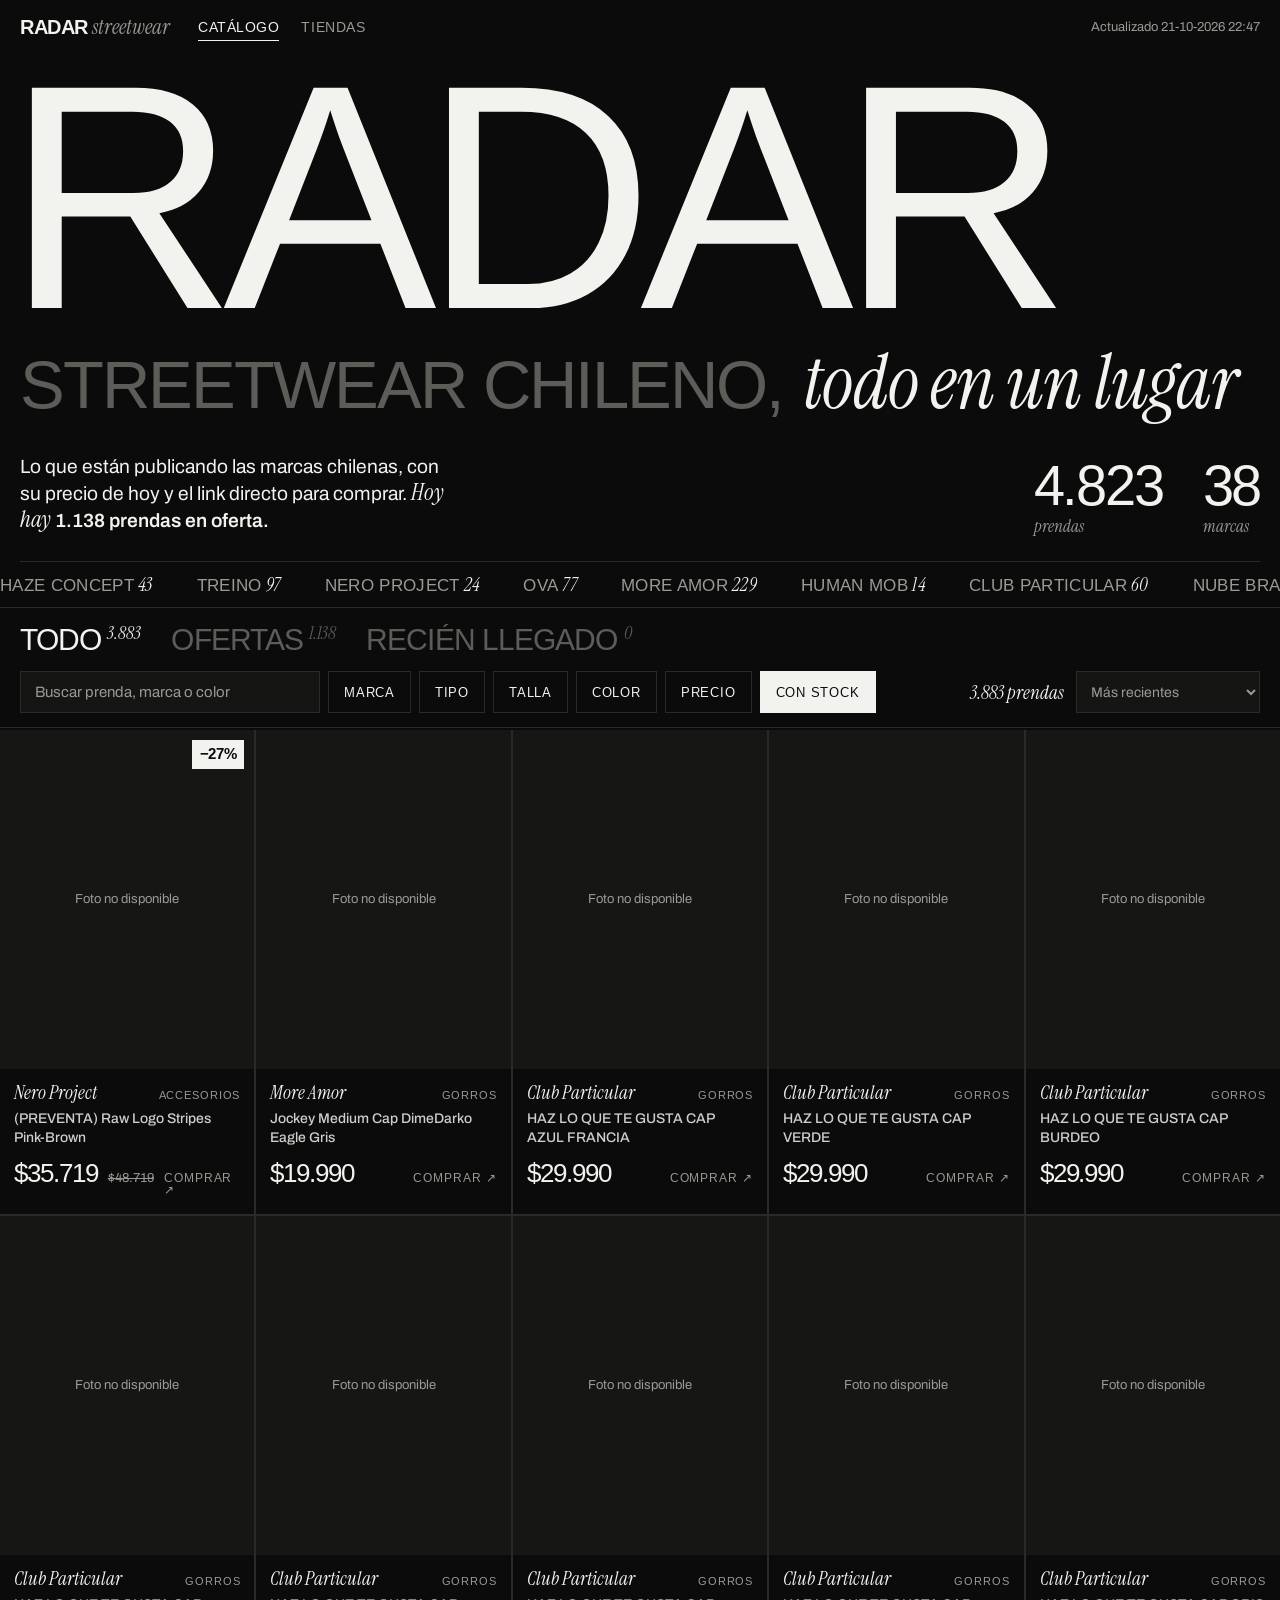
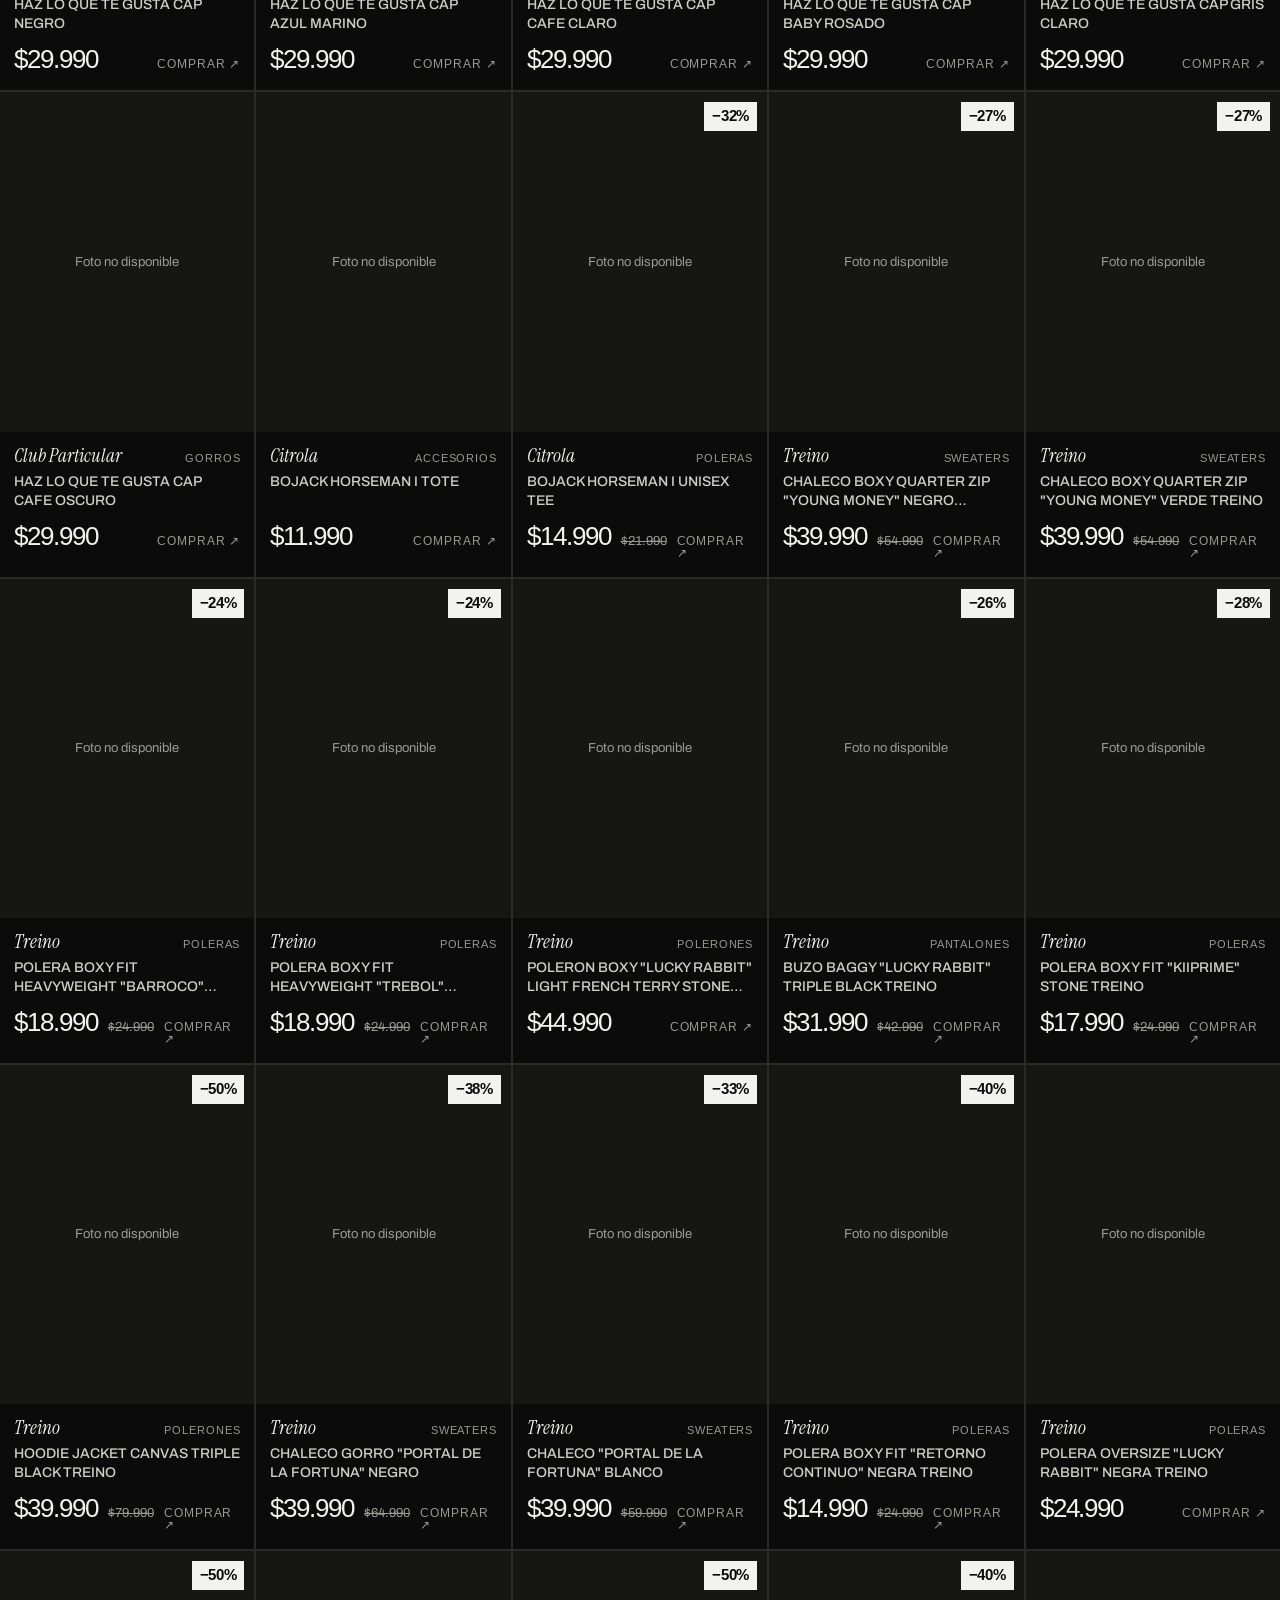
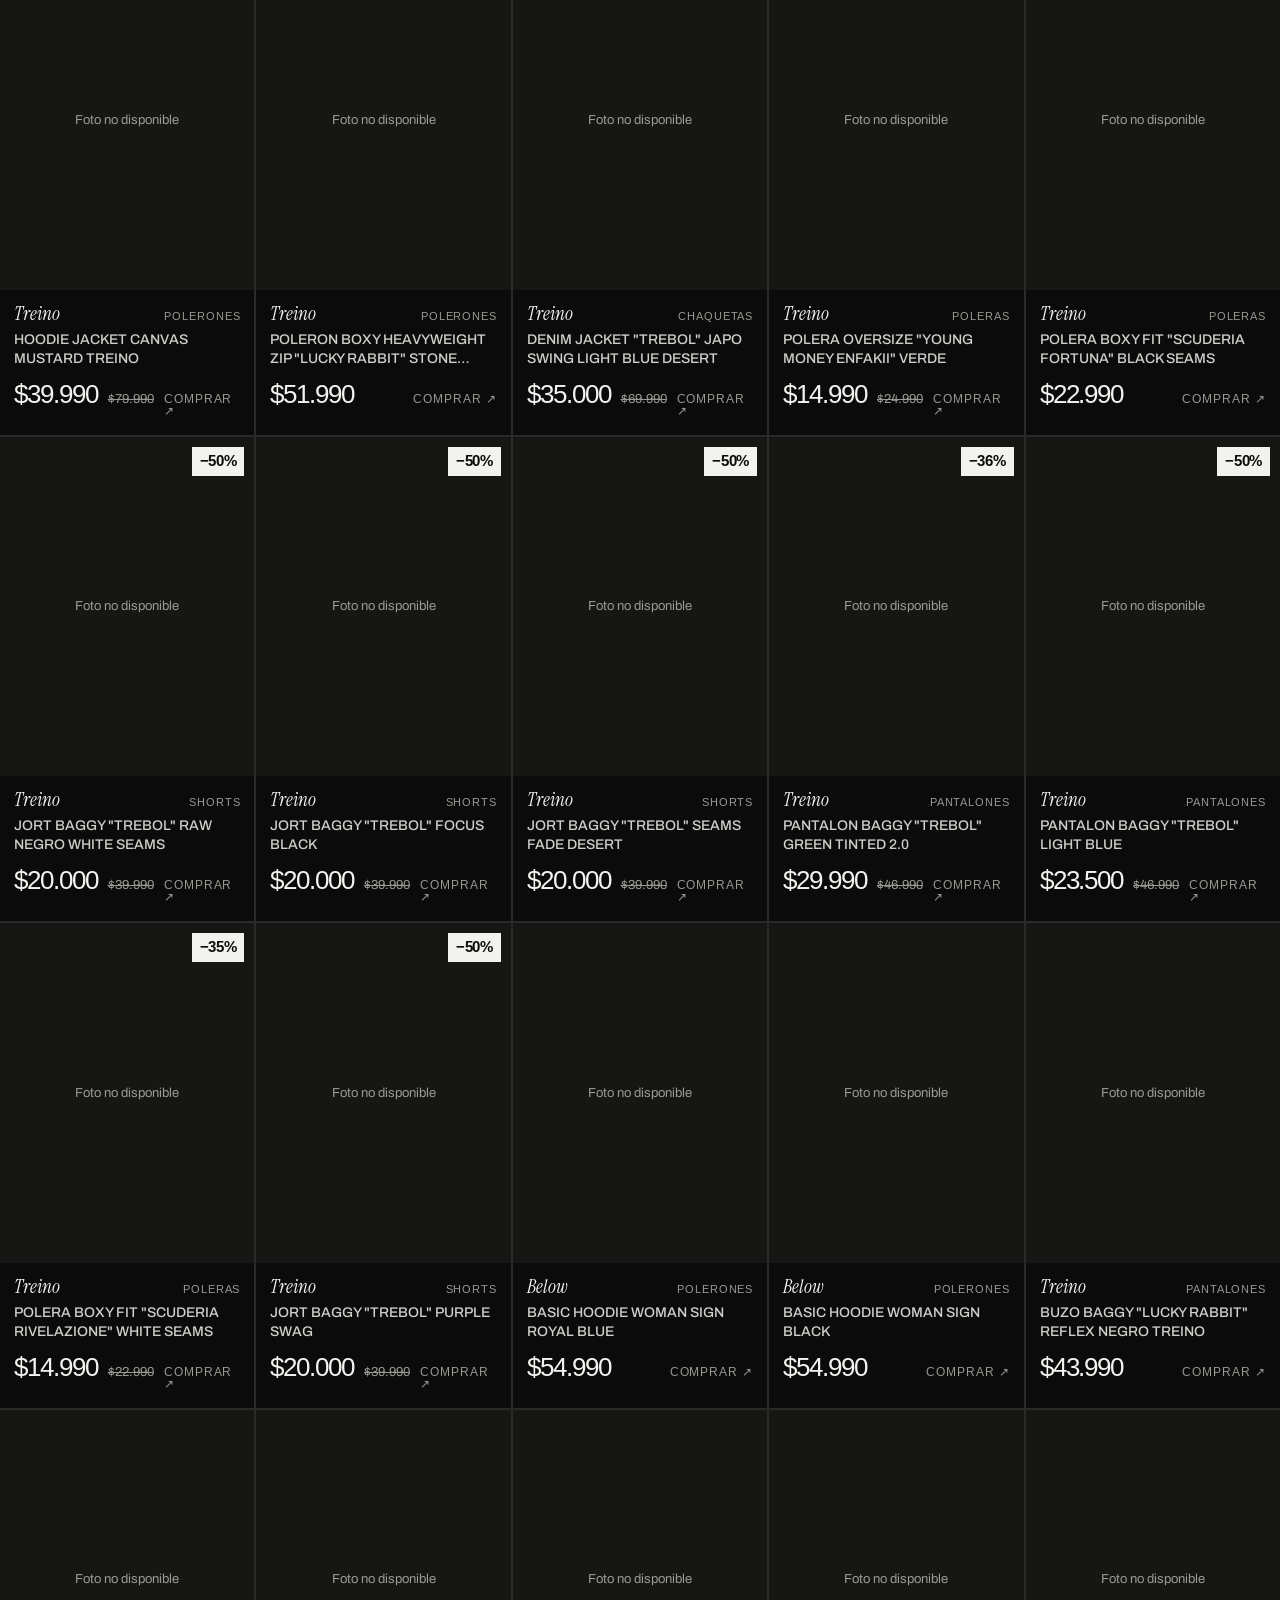
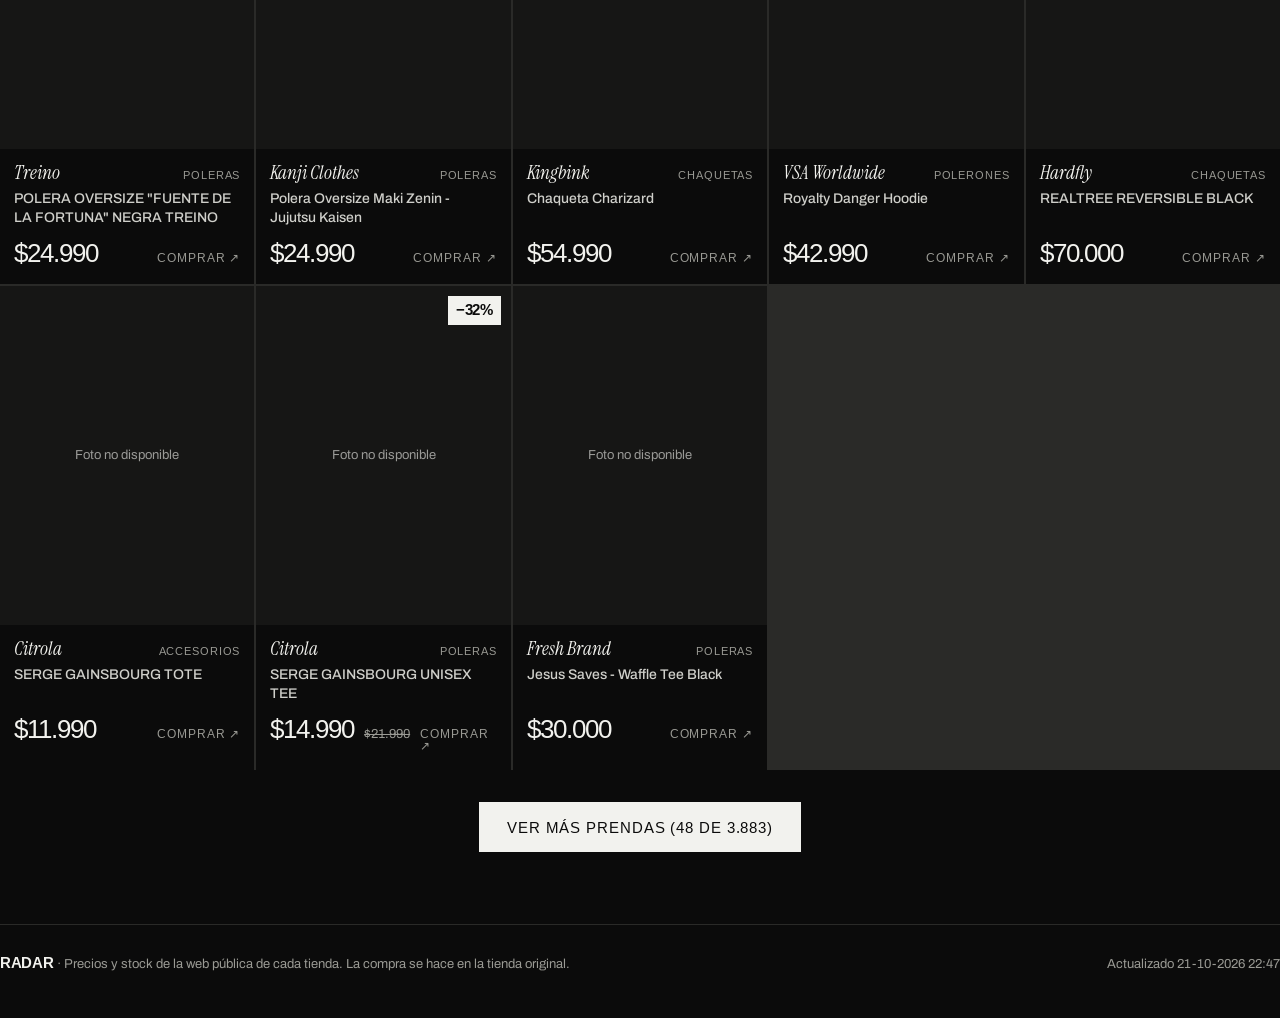
==== commit 49650585: "Update index.html" ====
--- a/index.html
+++ b/index.html
@@ -4,442 +4,211 @@
 <meta charset="utf-8">
 <meta name="viewport" content="width=device-width,initial-scale=1,viewport-fit=cover">
 <title>Radar Streetwear CL</title>
-<meta name="description" content="Catálogo de prendas de marcas chilenas de streetwear: precios, ofertas y tallas, actualizado a diario.">
-<meta name="theme-color" content="#f3f3f1">
+<meta name="description" content="Todo lo que publican las marcas chilenas de streetwear en un solo lugar: precios, ofertas y tallas, actualizado a diario.">
+<meta name="theme-color" content="#0b0b0b">
 <link rel="preconnect" href="https://fonts.googleapis.com"><link rel="preconnect" href="https://fonts.gstatic.com" crossorigin>
-<link href="https://fonts.googleapis.com/css2?family=Geist:wght@400;500;700&display=swap" rel="stylesheet">
+<link href="https://fonts.googleapis.com/css2?family=Arimo:ital,wght@0,400;0,700;1,400&family=Archivo:wght@400;500;600&family=Instrument+Serif:ital@0;1&display=swap" rel="stylesheet">
+<link rel="stylesheet" href="propuestas/core.css">
 <style>
-/* Estilo: achromatic-ledger (tasteskill, seed 1896206645), shell sin sidebar.
-   Cara: suelo "asfalto" (#f3f3f1) en vez de #f8f8f8; el único tono (#1d5fbf) va en el dato principal: el precio rebajado.
-   Grilla: columna centrada de 1208px máx. Tarjetas: repeat(auto-fill, minmax(212px,1fr)) con gap 12px;
-   a 1208px → 5 × 231.2 + 4 × 12 = 1204 (+4 de holgura) → las tarjetas tocan ambos bordes de la columna. */
+/* RADAR — negro de lookbook. Tres voces tipográficas:
+   Arimo (grotesca ancha) para lo grande y las cifras · Instrument Serif cursiva para marcas y acentos · Archivo para leer.
+   Escala con saltos fuertes: 25vw / 7vw / 56px / 24px / 15px / 12px. */
 :root{
-  --ground:#f3f3f1; --surface:#ffffff; --raised:#ebebe8; --active:#e8e8e5;
-  --border:#e3e3e0; --rule:#ecece9; --control:#d1d1cd;
-  --text:#0a0a0a; --muted:#5f5f5c; --faint:#6b6b68;
-  --primary:#141414; --hue:#1d5fbf;
-  --pill-neutral-bg:#e8e8e5; --pill-neutral-ink:#3d3d3a;
-  --negative:#c4242a;
-  --radius-card:8px; --radius-control:6px;
-  --gap:12px; --pad:24px; --control-height:36px;
-  --fs-title:24px; --fs-section:16px; --fs-body:14px; --fs-small:12px;
-  --font:"Geist",Inter,system-ui,-apple-system,"Segoe UI",Roboto,sans-serif;
-  color-scheme:light;
+  --bg:#0b0b0b; --fg:#f2f2ee; --muted:#9a9a94; --dim:#5c5c58; --line:#2a2a28; --surface:#151514; --hover:#1f1f1d;
+  --font:"Archivo",system-ui,sans-serif; --display:"Arimo","Helvetica Neue",Arial,sans-serif; --serif:"Instrument Serif",Georgia,serif;
+  --radius-sm:0px; --max:1600px; --gut:20px; --focus:#f2f2ee;
+  color-scheme:dark;
 }
-*{box-sizing:border-box}
-html,body{margin:0}
-body{background:var(--ground);color:var(--text);font:400 var(--fs-body)/20px var(--font);-webkit-font-smoothing:antialiased}
-.num{font-variant-numeric:tabular-nums}
-button,input,select{font:inherit;color:inherit}
-a{color:inherit}
-:focus-visible{outline:2px solid var(--hue);outline-offset:2px}
-[hidden]{display:none!important}
-
-.col{max-width:1208px;margin:0 auto;padding-left:max(24px,env(safe-area-inset-left,0px));padding-right:max(24px,env(safe-area-inset-right,0px))}
-@media (min-width:1257px){.col{padding-left:0;padding-right:0}}
-
-/* barra superior en el mismo suelo */
-.top{position:sticky;top:0;z-index:20;background:var(--ground);transition:box-shadow .15s}
-.top.scrolled{box-shadow:0 1px 0 var(--border)} /* taste-skill-ignore: línea de 1px dibujada con box-shadow (regla, indicador de pestaña o panel flotante) */
-.top .col{height:48px;display:flex;align-items:center;gap:24px}
-.brand{display:flex;align-items:center;gap:8px;text-decoration:none;font-weight:700;font-size:15px;white-space:nowrap}
-.brand svg{flex:none}
-.nav{display:flex;gap:4px}
-.nav a{text-decoration:none;color:var(--muted);font-weight:500;padding:6px 10px;border-radius:var(--radius-control)}
-.nav a[aria-current="page"]{color:var(--text);background:var(--active)}
-.nav a:hover{color:var(--text)}
-.stamp{margin-left:auto;color:var(--muted);font-size:var(--fs-small);white-space:nowrap}
-
-/* fila de título */
-.head{padding-top:28px;display:flex;flex-wrap:wrap;align-items:flex-end;justify-content:space-between;gap:8px 24px}
-h1{margin:0;font-size:var(--fs-title);line-height:30px;font-weight:700;letter-spacing:-.01em}
-.sub{margin:6px 0 0;color:var(--muted);font-size:15px;line-height:22px;max-width:86ch}
-.sub b{color:var(--text);font-weight:500}
-
-/* pestañas subrayadas */
-.tabs{display:flex;gap:24px;margin-top:20px;box-shadow:inset 0 -1px 0 var(--border);overflow-x:auto;scrollbar-width:none} /* taste-skill-ignore: línea de 1px dibujada con box-shadow (regla, indicador de pestaña o panel flotante) */
-.tabs::-webkit-scrollbar{display:none}
-.tab{appearance:none;background:none;border:0;padding:10px 0 12px;cursor:pointer;color:var(--muted);font-weight:500;white-space:nowrap;box-shadow:inset 0 -2px 0 transparent} /* taste-skill-ignore: línea de 1px dibujada con box-shadow (regla, indicador de pestaña o panel flotante) */
-.tab .c{color:var(--faint);font-weight:400;margin-left:6px}
-.tab[aria-selected="true"]{color:var(--text);box-shadow:inset 0 -2px 0 var(--text)} /* taste-skill-ignore: línea de 1px dibujada con box-shadow (regla, indicador de pestaña o panel flotante) */
-.tab:hover{color:var(--text)}
-
-/* barra de herramientas */
-.tools{display:flex;flex-wrap:wrap;align-items:center;gap:8px;margin-top:20px}
-.search{position:relative;flex:0 1 300px;min-width:200px}
-.search svg{position:absolute;left:11px;top:11px;color:var(--faint)}
-.search input{width:100%;height:var(--control-height);padding:0 12px 0 34px;border:1px solid var(--control);border-radius:var(--radius-control);background:var(--surface)}
-.search input::placeholder{color:var(--faint)}
-.filters{display:flex;gap:8px;flex-wrap:wrap}
-.dd{position:relative}
-.ctl{height:var(--control-height);display:inline-flex;align-items:center;gap:6px;padding:0 12px;border:1px solid var(--control);border-radius:var(--radius-control);background:var(--surface);cursor:pointer;white-space:nowrap;font-weight:500}
-.ctl:hover{border-color:#a9a9a5}
-.ctl[aria-expanded="true"]{border-color:var(--text)}
-.ctl .n{min-width:18px;height:18px;padding:0 5px;border-radius:9px;background:var(--primary);color:#fff;font-size:11px;line-height:18px;text-align:center}
-.ctl .n:empty{display:none}
-.ctl svg{color:var(--faint)}
-.ctl.on{background:var(--active);border-color:var(--text)}
-.ctl .tick{display:none}
-.ctl.on .tick{display:block;color:var(--text)}
-.right{margin-left:auto;display:flex;align-items:center;gap:12px;color:var(--muted)}
-.right select{height:var(--control-height);border:1px solid var(--control);border-radius:var(--radius-control);background:var(--surface);padding:0 8px;color:var(--text)}
-
-/* menús desplegables (flotan: llevan sombra) */
-.panel{position:absolute;top:calc(100% + 6px);left:0;z-index:30;width:288px;max-width:calc(100vw - 32px);background:var(--surface);border:1px solid var(--border);border-radius:var(--radius-card);box-shadow:0 12px 32px rgba(0,0,0,.12);padding:8px} /* taste-skill-ignore: línea de 1px dibujada con box-shadow (regla, indicador de pestaña o panel flotante) */
-.panel input[type=search],.panel input[type=number]{width:100%;height:34px;padding:0 10px;border:1px solid var(--control);border-radius:var(--radius-control);background:var(--surface)}
-.panel input[type=search]{margin-bottom:6px}
-.opts{max-height:320px;overflow:auto}
-.opt{display:flex;align-items:center;gap:10px;min-height:36px;padding:0 8px;border-radius:var(--radius-control);cursor:pointer}
-.opt:hover{background:var(--ground)}
-.opt input{accent-color:var(--primary);width:16px;height:16px;margin:0}
-.opt .c{margin-left:auto;color:var(--muted);font-variant-numeric:tabular-nums}
-.opt.zero{color:var(--faint)}
-.sizes-grid{display:grid;grid-template-columns:repeat(4,1fr);gap:6px;padding:4px}
-.sizes-grid label{position:relative;display:flex;align-items:center;justify-content:center;height:36px;border:1px solid var(--control);border-radius:var(--radius-control);cursor:pointer;font-weight:500}
-.sizes-grid input{position:absolute;opacity:0;pointer-events:none}
-.sizes-grid label:has(input:checked){background:var(--primary);border-color:var(--primary);color:#fff}
-.sizes-grid label:has(input:focus-visible){outline:2px solid var(--hue);outline-offset:2px}
-.sw{width:14px;height:14px;border-radius:50%;flex:none;box-shadow:inset 0 0 0 1px rgba(0,0,0,.15)} /* taste-skill-ignore: línea de 1px dibujada con box-shadow (regla, indicador de pestaña o panel flotante) */
-.prow{display:flex;gap:8px;padding:4px}
-.presets{display:flex;flex-wrap:wrap;gap:6px;padding:6px 4px}
-.presets button{height:30px;padding:0 10px;border:1px solid var(--control);border-radius:15px;background:var(--surface);cursor:pointer}
-.presets button:hover{border-color:var(--text)}
-.pfoot{display:flex;justify-content:space-between;padding:8px 4px 2px;margin-top:6px;box-shadow:inset 0 1px 0 var(--rule)} /* taste-skill-ignore: línea de 1px dibujada con box-shadow (regla, indicador de pestaña o panel flotante) */
-.link{background:none;border:0;padding:4px;cursor:pointer;color:var(--text);font-weight:500;text-decoration:underline;text-underline-offset:3px}
-.link.quiet{color:var(--muted)}
-
-/* filtros activos */
-.active{display:flex;flex-wrap:wrap;gap:6px;margin-top:12px}
-.active:empty{display:none}
-.chip{display:inline-flex;align-items:center;gap:6px;height:28px;padding:0 6px 0 10px;border-radius:14px;background:var(--pill-neutral-bg);color:var(--pill-neutral-ink);border:0;cursor:pointer;font-size:13px}
-.chip:hover{background:#dededa}
-.chip span{color:var(--muted)}
-
-/* grilla de prendas */
-.meta{display:flex;justify-content:space-between;align-items:baseline;margin:20px 0 12px;color:var(--muted)}
-.grid{display:grid;grid-template-columns:repeat(auto-fill,minmax(212px,1fr));gap:var(--gap)}
-.card{background:var(--surface);border:1px solid var(--border);border-radius:var(--radius-card);overflow:hidden;display:flex;flex-direction:column;min-width:0;transition:border-color .15s}
-.card:hover{border-color:#c9c9c5}
-.pic{position:relative;display:block;aspect-ratio:4/5;background:var(--raised);overflow:hidden}
-.pic img{width:100%;height:100%;object-fit:cover;display:block;transition:transform .35s ease}
-.card:hover .pic img{transform:scale(1.03)}
-.pic .ph{position:absolute;inset:0;display:grid;place-items:center;color:var(--faint);font-size:13px}
-.flag{position:absolute;top:8px;left:8px;display:flex;gap:4px}
-.pill{height:22px;padding:0 8px;border-radius:4px;font-size:12px;line-height:22px;font-weight:500;background:var(--surface);color:var(--text);white-space:nowrap}
-.pill.out{background:var(--pill-neutral-bg);color:var(--pill-neutral-ink)}
-.body{padding:12px;display:flex;flex-direction:column;gap:4px;flex:1}
-.by{display:flex;justify-content:space-between;gap:8px;font-size:var(--fs-small);line-height:16px;color:var(--muted)}
-.by a{text-decoration:none}
-.by a:hover{text-decoration:underline}
-.title{font-weight:500;line-height:20px;overflow:hidden;display:-webkit-box;-webkit-line-clamp:2;-webkit-box-orient:vertical;overflow-wrap:anywhere;min-height:40px}
-.price{display:flex;align-items:baseline;flex-wrap:wrap;gap:0 8px;margin-top:2px;font-variant-numeric:tabular-nums}
-.price b{font-size:16px;font-weight:700}
-.price.sale b{color:var(--hue)}
+.top{position:sticky;top:0;z-index:30;background:var(--bg);border-bottom:1px solid transparent;transition:border-color .2s}
+body.scrolled .top{border-bottom-color:var(--line)}
+.top .wrap{display:flex;align-items:center;height:54px;gap:28px}
+.mark{font:700 20px/1 var(--display);letter-spacing:-.02em;text-decoration:none;text-transform:uppercase}
+.mark em{font:italic 400 21px/1 var(--serif);text-transform:none;letter-spacing:0;margin-left:4px;color:var(--muted)}
+.nav{display:flex;gap:22px;font:400 14px/1 var(--display);text-transform:uppercase;letter-spacing:.04em}
+.nav a{text-decoration:none;color:var(--muted);padding:6px 0;border-bottom:1px solid transparent}
+.nav a[aria-current="page"]{color:var(--fg);border-color:var(--fg)}
+.stamp{margin-left:auto;color:var(--muted);font-size:13px}
+
+/* portada */
+.hero{padding-top:18px}
+.word{margin:0 0 0 -.045em;font:400 clamp(110px,25vw,420px)/.78 var(--display);letter-spacing:-.042em;text-transform:uppercase;white-space:nowrap}
+.tagline{display:flex;flex-wrap:wrap;align-items:baseline;gap:0 .3em;margin:.35em 0 0;font:400 clamp(26px,5.2vw,86px)/1 var(--display);text-transform:uppercase;letter-spacing:-.03em;color:var(--dim)}
+.tagline i{font:italic 400 1.12em/1 var(--serif);text-transform:none;letter-spacing:-.01em;color:var(--fg)}
+.hero-row{display:grid;grid-template-columns:minmax(0,1fr) auto;gap:32px;align-items:end;margin-top:34px;padding-bottom:26px;border-bottom:1px solid var(--line)}
+.lead{margin:0;font-size:clamp(17px,1.5vw,21px);line-height:1.4;max-width:40ch}
+.lead b{font-weight:600}
+.lead i{font:italic 400 1.2em/1 var(--serif)}
+.figs{display:flex;gap:40px}
+.fig b{display:block;font:400 clamp(40px,4.4vw,68px)/.9 var(--display);letter-spacing:-.04em}
+.fig span{display:block;margin-top:6px;font:italic 400 17px/1 var(--serif);color:var(--muted)}
+
+/* cinta de marcas */
+.ticker{overflow:hidden;border-bottom:1px solid var(--line);white-space:nowrap}
+.ticker .run{display:inline-flex;gap:44px;padding:13px 0;animation:run 70s linear infinite;font:400 17px/1 var(--display);text-transform:uppercase;letter-spacing:.02em;color:var(--muted)}
+.ticker .run i{font:italic 400 19px/1 var(--serif);color:var(--fg);margin-left:4px}
+.ticker:hover .run{animation-play-state:paused}
+@keyframes run{to{transform:translateX(-50%)}}
+
+/* barra de pestañas y filtros */
+.bar{position:sticky;top:54px;z-index:25;background:var(--bg);padding:16px 0 14px;border-bottom:1px solid var(--line)}
+.tabs{display:flex;gap:30px;margin-bottom:16px;overflow-x:auto;scrollbar-width:none}
+.tab{background:none;border:0;padding:0;cursor:pointer;font:400 30px/1 var(--display);text-transform:uppercase;letter-spacing:-.03em;color:var(--dim);white-space:nowrap;transition:color .15s}
+.tab .c{font:italic 400 18px/1 var(--serif);margin-left:6px;vertical-align:super;letter-spacing:0;text-transform:none}
+.tab[aria-selected="true"]{color:var(--fg)}
+.tab:hover{color:var(--fg)}
+.search input{height:42px;padding:0 14px;background:var(--surface);border:1px solid var(--line);color:var(--fg)}
+.search input::placeholder{color:var(--muted)}
+.ctl{height:42px;padding:0 15px;background:transparent;border:1px solid var(--line);font:400 13px/1 var(--display);text-transform:uppercase;letter-spacing:.06em;transition:border-color .15s,background .15s,color .15s}
+.ctl:hover,.ctl[aria-expanded="true"]{border-color:var(--fg)}
+.ctl .n{background:var(--fg);color:var(--bg);font:700 11px/18px var(--display);min-width:18px;height:18px;text-align:center;padding:0 5px}
+.ctl.on{background:var(--fg);color:var(--bg);border-color:var(--fg)}
+.right{color:var(--muted);font-size:14px}
+.right #count{font:italic 400 19px/1 var(--serif);color:var(--fg)}
+.right select{height:42px;background:var(--surface);border:1px solid var(--line);padding:0 10px}
+.active{margin-top:12px}
+.chip{background:var(--surface);color:var(--fg)}
+.presets button{border-color:var(--line)}
+
+/* hoja de contactos */
+.grid{grid-template-columns:repeat(auto-fill,minmax(250px,1fr));gap:2px;margin-top:2px;background:var(--line)}
+.card{background:var(--bg)}
+.pic{aspect-ratio:3/4;background:#161615}
+.pic img{transition:transform .6s cubic-bezier(.2,.7,.2,1)}
+.card:hover .pic img{transform:scale(1.045)}
+.tag{position:absolute;top:10px;left:10px;display:flex;gap:4px;z-index:2}
+.tag b{font:400 11px/1 var(--display);text-transform:uppercase;letter-spacing:.08em;padding:6px 8px;background:var(--bg);color:var(--fg)}
+.off{position:absolute;top:10px;right:10px;z-index:2;background:var(--fg);color:var(--bg);font:700 15px/1 var(--display);letter-spacing:-.02em;padding:7px 8px}
+.sz{position:absolute;left:0;right:0;bottom:0;display:flex;flex-wrap:wrap;gap:4px;padding:10px;background:rgba(11,11,11,.86);transform:translateY(100%);transition:transform .3s cubic-bezier(.2,.7,.2,1)}
+.card:hover .sz,.card:focus-within .sz{transform:none}
+.sz span{font:400 12px/1 var(--display);padding:5px 7px;border:1px solid #4a4a46}
+.sz .none{border:0;color:var(--muted)}
+.info{display:block;padding:14px 14px 18px;text-decoration:none}
+.info .by{display:flex;justify-content:space-between;align-items:baseline;gap:8px}
+.info .by em{font:italic 400 19px/1 var(--serif);color:var(--fg)}
+.info .by span{font:400 11px/1 var(--display);text-transform:uppercase;letter-spacing:.08em;color:var(--muted)}
+.info h3{margin:8px 0 12px;font:500 14px/1.35 var(--font);color:#cfcfca;overflow:hidden;display:-webkit-box;-webkit-line-clamp:2;-webkit-box-orient:vertical;min-height:38px}
+.price{display:flex;align-items:baseline;gap:10px;font-variant-numeric:tabular-nums}
+.price b{font:400 26px/1 var(--display);letter-spacing:-.04em}
 .price s{color:var(--muted);font-size:13px}
-.price .off{color:var(--hue);font-size:13px;font-weight:500}
-.sizes{display:flex;flex-wrap:wrap;gap:4px;margin-top:4px}
-.sizes span{height:22px;min-width:26px;padding:0 6px;border-radius:4px;background:var(--ground);font-size:12px;line-height:22px;text-align:center;color:var(--muted)}
-.sizes .none{background:none;padding:0;color:var(--faint)}
-.go{margin-top:auto;padding-top:10px}
-.go a{display:flex;align-items:center;justify-content:center;gap:6px;height:36px;border-radius:var(--radius-control);background:var(--surface);color:var(--text);border:1px solid var(--control);text-decoration:none;font-weight:500;transition:background .15s,color .15s,border-color .15s}
-.go a:hover{background:var(--primary);border-color:var(--primary);color:#fff}
-.go .short{display:none}
-.go a:active{transform:translateY(1px)}
-.more{display:block;margin:24px auto 0;height:var(--control-height);padding:0 18px;border:1px solid var(--control);border-radius:var(--radius-control);background:var(--surface);cursor:pointer;font-weight:500}
-.empty{grid-column:1/-1;border:1px dashed var(--control);border-radius:var(--radius-card);padding:28px;text-align:center;color:var(--muted)}
-.skel .pic{background:var(--raised)}
-.skel .bar{height:14px;border-radius:4px;background:var(--raised)}
-
-/* vista de tiendas */
-.table{width:100%;border-collapse:collapse;margin-top:20px;font-variant-numeric:tabular-nums}
-.table th{font-size:var(--fs-small);font-weight:400;color:var(--muted);text-align:left;padding:0 12px 10px 0;white-space:nowrap}
-.table td{padding:0 12px 0 0;height:48px;box-shadow:inset 0 -1px 0 var(--rule);white-space:nowrap} /* taste-skill-ignore: línea de 1px dibujada con box-shadow (regla, indicador de pestaña o panel flotante) */
-.table .r{text-align:right}
-.table td.name{width:40%}
-.table td.name button{background:none;border:0;padding:0;cursor:pointer;font-weight:500;text-align:left}
-.table td.name button:hover{text-decoration:underline;text-underline-offset:3px}
-.table .zero{color:var(--faint)}
-.table a{color:var(--text);font-weight:500;text-underline-offset:3px}
-.table .dash{color:var(--faint)}
-.foot{margin:48px 0 32px;color:var(--muted);font-size:var(--fs-small)}
+.go{margin-left:auto;font:400 12px/1 var(--display);text-transform:uppercase;letter-spacing:.08em;color:var(--muted);transition:color .15s}
+.card:hover .go{color:var(--fg)}
+.empty{color:var(--muted);font:italic 400 22px/1.3 var(--serif)}
+.skel .pic{background:#151514}
+.more{height:50px;padding:0 28px;background:var(--fg);color:var(--bg);border:0;font:400 15px/1 var(--display);text-transform:uppercase;letter-spacing:.06em;transition:opacity .15s}
+.more:hover{opacity:.85}
+
+/* tiendas */
+.page-h{margin:22px 0 0 -.04em;font:400 clamp(80px,17vw,280px)/.8 var(--display);letter-spacing:-.055em;text-transform:uppercase}
+.page-sub{margin:18px 0 32px;font:italic 400 clamp(20px,2vw,28px)/1.25 var(--serif);color:var(--muted)}
+.table th{color:var(--muted);font:400 11px/1 var(--display);text-transform:uppercase;letter-spacing:.08em}
+.table td{height:60px}
+.table td.name button{font:italic 400 28px/1 var(--serif)}
+.table td.r,.table th.r{padding-right:32px}
+.table td.r{font:400 18px/1 var(--display);letter-spacing:-.02em}
+.table a{font-size:14px}
+.foot{margin:72px 0 0;padding:30px 0 44px;border-top:1px solid var(--line);color:var(--muted);font-size:13px;display:flex;justify-content:space-between;gap:16px;flex-wrap:wrap}
+.foot b{font:700 15px/1 var(--display);letter-spacing:-.02em;color:var(--fg);text-transform:uppercase}
 
 @media (max-width:760px){
-  .col{padding-left:max(16px,env(safe-area-inset-left,0px));padding-right:max(16px,env(safe-area-inset-right,0px))}
+  :root{--gut:14px}
   .stamp{display:none}
   .nav{margin-left:auto}
-  .head{padding-top:20px}
-  .sub{font-size:14px;line-height:20px}
-  .tools{gap:8px}
-  .search{flex:1 1 100%}
-  .filters{flex-wrap:nowrap;overflow-x:auto;width:100%;padding-bottom:2px;scrollbar-width:none}
-  .filters::-webkit-scrollbar{display:none}
-  .right{margin-left:0;width:100%;justify-content:space-between}
-  .dd{position:static}
-  .panel{left:16px;right:16px;width:auto;max-width:none;top:auto;margin-top:6px}
-  .grid{grid-template-columns:repeat(2,minmax(0,1fr));gap:8px}
-  .body{padding:10px}
-  .by a{display:none}
-  .go .long{display:none}
-  .go .short{display:inline}
-  .table th.opt-col,.table td.opt-col{display:none}
-  .table td.name{width:auto;white-space:normal}
+  .mark em{display:none}
+  .word{font-size:27vw}
+  .hero-row{grid-template-columns:1fr;gap:22px;margin-top:24px}
+  .figs{gap:28px}
+  .bar{top:54px}
+  .tab{font-size:23px}
+  .grid{grid-template-columns:repeat(2,minmax(0,1fr))}
+  .info{padding:10px 10px 14px}
+  .info .by em{font-size:16px}
+  .info .by span{display:none}
+  .info h3{font-size:13px}
+  .price b{font-size:21px}
+  .go{display:none}
+  .sz{position:static;transform:none;background:none;padding:0 10px 8px}
+  .table td.name button{font-size:22px}
 }
-@media (prefers-reduced-motion:reduce){*{transition:none!important}.card:hover .pic img{transform:none}}
 </style>
 </head>
 <body>
-<header class="top" id="top">
-  <div class="col">
-    <a class="brand" href="#" aria-label="Radar Streetwear CL, inicio">
-      <svg width="22" height="22" viewBox="0 0 22 22" aria-hidden="true"><circle cx="11" cy="11" r="9.25" fill="none" stroke="currentColor" stroke-width="1.5"/><circle cx="11" cy="11" r="4.75" fill="none" stroke="currentColor" stroke-width="1.5"/><path d="M11 11 L18.2 5.4" stroke="#1d5fbf" stroke-width="2" stroke-linecap="round"/><circle cx="11" cy="11" r="1.6" fill="currentColor"/></svg>
-      Radar Streetwear CL
-    </a>
-    <nav class="nav" aria-label="Secciones">
-      <a href="#" data-view="catalog">Catálogo</a>
-      <a href="#tiendas" data-view="stores">Tiendas</a>
-    </nav>
-    <span class="stamp num" id="stamp"></span>
+<header class="top"><div class="wrap">
+  <a class="mark" href="#">Radar<em>streetwear</em></a>
+  <nav class="nav" aria-label="Secciones"><a href="#" data-view="catalog">Catálogo</a><a href="#tiendas" data-view="stores">Tiendas</a></nav>
+  <span class="stamp num" data-stamp></span>
+</div></header>
+
+<main>
+<section id="v-catalog">
+  <div class="wrap hero">
+    <h1 class="word">Radar</h1>
+    <p class="tagline">Streetwear chileno, <i>todo en un lugar</i></p>
+    <div class="hero-row">
+      <p class="lead" id="finding">Cargando las prendas de todas las tiendas…</p>
+      <div class="figs num" id="figs"></div>
+    </div>
   </div>
-</header>
-
-<main class="col">
-  <section id="v-catalog">
-    <div class="head">
-      <div>
-        <h1>Catálogo</h1>
-        <p class="sub num" id="finding">Cargando las prendas de todas las tiendas…</p>
-      </div>
-    </div>
-
+  <div class="ticker" aria-hidden="true"><div class="run" id="run"></div></div>
+
+  <div class="bar"><div class="wrap">
     <div class="tabs" role="tablist" aria-label="Qué prendas mostrar">
       <button class="tab" role="tab" data-tab="all" aria-selected="true">Todo<span class="c num" id="c-all"></span></button>
-      <button class="tab" role="tab" data-tab="sale" aria-selected="false">En oferta<span class="c num" id="c-sale"></span></button>
-      <button class="tab" role="tab" data-tab="new" aria-selected="false">Nuevos, últimos 14 días<span class="c num" id="c-new"></span></button>
+      <button class="tab" role="tab" data-tab="sale" aria-selected="false">Ofertas<span class="c num" id="c-sale"></span></button>
+      <button class="tab" role="tab" data-tab="new" aria-selected="false">Recién llegado<span class="c num" id="c-new"></span></button>
     </div>
-
     <div class="tools">
-      <label class="search"><span hidden>Buscar</span>
-        <svg width="14" height="14" viewBox="0 0 16 16" aria-hidden="true"><circle cx="7" cy="7" r="5.25" fill="none" stroke="currentColor" stroke-width="1.5"/><path d="M11 11l3.5 3.5" stroke="currentColor" stroke-width="1.5" stroke-linecap="round"/></svg>
-        <input type="search" id="q" placeholder="Buscar: hoodie, cargo, negro…" autocomplete="off">
-      </label>
-      <div class="filters" id="filters">
-        <div class="dd" data-key="brand"><button class="ctl" type="button" aria-expanded="false">Marca <span class="n num"></span><svg width="10" height="10" viewBox="0 0 10 10" aria-hidden="true"><path d="M2 3.5l3 3 3-3" fill="none" stroke="currentColor" stroke-width="1.5"/></svg></button></div>
-        <div class="dd" data-key="cat"><button class="ctl" type="button" aria-expanded="false">Tipo <span class="n num"></span><svg width="10" height="10" viewBox="0 0 10 10" aria-hidden="true"><path d="M2 3.5l3 3 3-3" fill="none" stroke="currentColor" stroke-width="1.5"/></svg></button></div>
-        <div class="dd" data-key="size"><button class="ctl" type="button" aria-expanded="false">Talla <span class="n num"></span><svg width="10" height="10" viewBox="0 0 10 10" aria-hidden="true"><path d="M2 3.5l3 3 3-3" fill="none" stroke="currentColor" stroke-width="1.5"/></svg></button></div>
-        <div class="dd" data-key="color"><button class="ctl" type="button" aria-expanded="false">Color <span class="n num"></span><svg width="10" height="10" viewBox="0 0 10 10" aria-hidden="true"><path d="M2 3.5l3 3 3-3" fill="none" stroke="currentColor" stroke-width="1.5"/></svg></button></div>
-        <div class="dd" data-key="price"><button class="ctl" type="button" aria-expanded="false">Precio <span class="n num"></span><svg width="10" height="10" viewBox="0 0 10 10" aria-hidden="true"><path d="M2 3.5l3 3 3-3" fill="none" stroke="currentColor" stroke-width="1.5"/></svg></button></div>
-        <button class="ctl" type="button" id="tStock" aria-pressed="true"><svg class="tick" width="12" height="12" viewBox="0 0 12 12" aria-hidden="true"><path d="M2 6.5l2.5 2.5L10 3.5" fill="none" stroke="currentColor" stroke-width="1.75"/></svg>Solo con stock</button>
+      <label class="search"><input type="search" id="q" placeholder="Buscar prenda, marca o color" aria-label="Buscar" autocomplete="off"></label>
+      <div class="filters">
+        <div class="dd" data-key="brand"><button class="ctl" type="button" aria-expanded="false">Marca <span class="n num"></span></button></div>
+        <div class="dd" data-key="cat"><button class="ctl" type="button" aria-expanded="false">Tipo <span class="n num"></span></button></div>
+        <div class="dd" data-key="size"><button class="ctl" type="button" aria-expanded="false">Talla <span class="n num"></span></button></div>
+        <div class="dd" data-key="color"><button class="ctl" type="button" aria-expanded="false">Color <span class="n num"></span></button></div>
+        <div class="dd" data-key="price"><button class="ctl" type="button" aria-expanded="false">Precio <span class="n num"></span></button></div>
+        <button class="ctl" type="button" id="tStock" aria-pressed="true">Con stock</button>
       </div>
-      <div class="right">
-        <span class="num" id="count"></span>
-        <label><span hidden>Ordenar</span>
-          <select id="sort">
-            <option value="rel">Más recientes</option>
-            <option value="asc">Precio: menor a mayor</option>
-            <option value="desc">Precio: mayor a menor</option>
-            <option value="disc">Mayor descuento</option>
-          </select>
-        </label>
+      <div class="right"><span class="num" id="count"></span>
+        <select id="sort" aria-label="Ordenar"><option value="rel">Más recientes</option><option value="asc">Precio: menor a mayor</option><option value="desc">Precio: mayor a menor</option><option value="disc">Mayor descuento</option></select>
       </div>
     </div>
     <div class="active" id="active"></div>
-
-    <div class="grid" id="grid" style="margin-top:20px" aria-live="polite"></div>
-    <button class="more num" id="more" type="button" hidden></button>
-  </section>
-
-  <section id="v-stores" hidden>
-    <div class="head">
-      <div>
-        <h1>Tiendas</h1>
-        <p class="sub num" id="stores-sub"></p>
-      </div>
-    </div>
-    <div style="overflow-x:auto">
-      <table class="table" id="stores-table">
-        <thead><tr><th>Marca</th><th class="r">Prendas</th><th class="r opt-col">Con stock</th><th class="r">En oferta</th><th>Tienda</th><th class="opt-col">Instagram</th></tr></thead>
-        <tbody></tbody>
-      </table>
-    </div>
-  </section>
-
-  <p class="foot">Precios y stock tomados de la web pública de cada tienda; la compra se hace siempre en la tienda original.</p>
+  </div></div>
+
+  <div class="grid" id="grid" aria-live="polite"></div>
+  <div class="wrap"><button class="more num" id="more" type="button" hidden></button></div>
+</section>
+
+<section id="v-stores" class="wrap" hidden>
+  <h1 class="page-h">Tiendas</h1>
+  <p class="page-sub num" id="stores-sub"></p>
+  <div style="overflow-x:auto"><table class="table" id="stores-table"><thead><tr><th>Marca</th><th class="r">Prendas</th><th class="r opt-col">Con stock</th><th class="r">En oferta</th><th>Tienda</th><th class="opt-col">Instagram</th></tr></thead><tbody></tbody></table></div>
+</section>
+
+<footer class="wrap foot"><span><b>Radar</b> · Precios y stock de la web pública de cada tienda. La compra se hace en la tienda original.</span><span data-stamp></span></footer>
 </main>
 
 <script>
-const COLORS={"Negro":"#1a1a1a","Blanco/Crema":"#f3efe6","Gris":"#9a9ca1","Azul":"#2f5fa8","Rojo/Burdeo":"#8e2333","Rosado":"#e89ab5","Verde":"#5d7a3e","Café/Beige":"#8a6a4a","Amarillo":"#e7c43c","Naranjo":"#e3792f","Morado":"#7a4fa0","Camuflado":"#6b6b47"};
-const SIZE_ORDER=["XS","S","M","L","XL","XXL","XXXL","Única"];
-const LABELS={brand:"Marca",cat:"Tipo",size:"Talla",color:"Color"};
-const PAGE=48, NEW_DAYS=14;
-const fmt=n=>"$"+Math.round(n).toLocaleString("es-CL");
-const int=n=>n.toLocaleString("es-CL");
-const esc=s=>String(s??"").replace(/[&<>"']/g,c=>({"&":"&amp;","<":"&lt;",">":"&gt;",'"':"&quot;","'":"&#39;"}[c]));
-const normTxt=s=>s.toLowerCase().normalize("NFD").replace(/[̀-ͯ]/g,"");
-const $=id=>document.getElementById(id);
-
-let DATA={items:[],stores:[]}, STORES={}, shown=PAGE, openKey=null;
-const state={q:"",tab:"all",stock:true,brand:new Set(),cat:new Set(),size:new Set(),color:new Set(),pMin:null,pMax:null,sort:"rel"};
-const isNew=i=>i.published&&(Date.now()-new Date(i.published).getTime())<NEW_DAYS*864e5;
-const onSale=i=>i.compare_at>i.price;
-
-function save(){try{localStorage.setItem("radar-f3",JSON.stringify({...state,brand:[...state.brand],cat:[...state.cat],size:[...state.size],color:[...state.color]}))}catch(e){}}
-function load(){try{const s=JSON.parse(localStorage.getItem("radar-f3")||"null");if(s)Object.assign(state,s,{brand:new Set(s.brand),cat:new Set(s.cat),size:new Set(s.size),color:new Set(s.color)})}catch(e){}}
-
-function matches(i,skip){
-  if(state.tab==="sale"&&!onSale(i))return false;
-  if(state.tab==="new"&&!isNew(i))return false;
-  if(state.stock&&!i.available)return false;
-  if(skip!=="brand"&&state.brand.size&&!state.brand.has(i.brand))return false;
-  if(skip!=="cat"&&state.cat.size&&!state.cat.has(i.cat))return false;
-  if(skip!=="color"&&state.color.size&&!i.colors.some(c=>state.color.has(c)))return false;
-  if(skip!=="size"&&state.size.size&&!i.sizes.some(s=>state.size.has(s)))return false;
-  if(state.pMin!=null&&i.price<state.pMin)return false;
-  if(state.pMax!=null&&i.price>state.pMax)return false;
-  if(state.q){const w=normTxt(state.q).split(/\s+/).filter(Boolean);if(!w.every(x=>i.search.includes(x)))return false}
-  return true;
-}
-const valsOf=(i,k)=>k==="brand"?[i.brand]:k==="cat"?[i.cat]:k==="size"?i.sizes:i.colors;
-function counts(key){const m=new Map();DATA.items.forEach(i=>{if(matches(i,key))valsOf(i,key).forEach(v=>m.set(v,(m.get(v)||0)+1))});return m}
-function allValues(key){
-  const s=new Set();DATA.items.forEach(i=>valsOf(i,key).forEach(v=>s.add(v)));let v=[...s];
-  if(key==="size")v.sort((a,b)=>{const x=SIZE_ORDER.indexOf(a),y=SIZE_ORDER.indexOf(b);if(x>-1&&y>-1)return x-y;if(x>-1)return -1;if(y>-1)return 1;return a.localeCompare(b,"es",{numeric:true})});
-  else if(key==="color")v=Object.keys(COLORS).filter(c=>s.has(c));
-  else v.sort((a,b)=>a.localeCompare(b,"es"));
-  return v;
-}
-
-function panelHTML(key){
-  const foot=`<div class="pfoot"><button class="link quiet" type="button" data-clear>Quitar</button><button class="link" type="button" data-close>Listo</button></div>`;
-  if(key==="price")return `<div class="prow"><input type="number" id="pMin" placeholder="Mínimo" min="0" step="1000" inputmode="numeric" value="${state.pMin??""}" aria-label="Precio mínimo"><input type="number" id="pMax" placeholder="Máximo" min="0" step="1000" inputmode="numeric" value="${state.pMax??""}" aria-label="Precio máximo"></div>
-    <div class="presets"><button type="button" data-p="0-20000">Hasta $20.000</button><button type="button" data-p="20000-40000">$20.000 a $40.000</button><button type="button" data-p="40000-60000">$40.000 a $60.000</button><button type="button" data-p="60000-">Más de $60.000</button></div>${foot}`;
-  const c=counts(key), vals=allValues(key);
-  if(key==="size")return `<div class="sizes-grid">${vals.map(v=>`<label title="${esc(v)}: ${c.get(v)||0} prendas"><input type="checkbox" value="${esc(v)}" ${state.size.has(v)?"checked":""}>${esc(v)}</label>`).join("")}</div>${foot}`;
-  const opts=vals.map(v=>{const n=c.get(v)||0;const sw=key==="color"?`<span class="sw" style="background:${COLORS[v]}"></span>`:"";
-    return `<label class="opt${n?"":" zero"}" data-v="${esc(normTxt(v))}"><input type="checkbox" value="${esc(v)}" ${state[key].has(v)?"checked":""}>${sw}<span>${esc(v)}</span><span class="c">${int(n)}</span></label>`}).join("");
-  const find=key==="brand"?`<input type="search" placeholder="Buscar entre ${vals.length} marcas" data-find aria-label="Buscar marca">`:"";
-  return `${find}<div class="opts">${opts}</div>${foot}`;
-}
-function closePanel(){document.querySelectorAll(".panel").forEach(p=>p.remove());document.querySelectorAll(".dd .ctl").forEach(b=>b.setAttribute("aria-expanded","false"));openKey=null}
-function openPanel(dd){
-  const key=dd.dataset.key, was=openKey===key; closePanel(); if(was)return;
-  openKey=key; dd.querySelector(".ctl").setAttribute("aria-expanded","true");
-  const p=document.createElement("div");p.className="panel";p.innerHTML=panelHTML(key);dd.appendChild(p);
-  p.addEventListener("click",e=>e.stopPropagation());
-  p.querySelectorAll("input[type=checkbox]").forEach(cb=>cb.onchange=()=>{cb.checked?state[key].add(cb.value):state[key].delete(cb.value);update()});
-  const f=p.querySelector("[data-find]");if(f){f.focus();f.oninput=()=>{const t=normTxt(f.value);p.querySelectorAll(".opt").forEach(l=>l.hidden=!l.dataset.v.includes(t))}}
-  if(key==="price"){
-    const num=v=>v===""?null:Number(v);
-    $("pMin").oninput=()=>{state.pMin=num($("pMin").value);update()};
-    $("pMax").oninput=()=>{state.pMax=num($("pMax").value);update()};
-    p.querySelectorAll("[data-p]").forEach(b=>b.onclick=()=>{const[a,z]=b.dataset.p.split("-");state.pMin=a?+a:null;state.pMax=z?+z:null;$("pMin").value=state.pMin??"";$("pMax").value=state.pMax??"";update()});
-  }
-  p.querySelector("[data-clear]").onclick=()=>{clearKey(key);closePanel();update()};
-  p.querySelector("[data-close]").onclick=closePanel;
-}
-function clearKey(k){if(k==="price"){state.pMin=null;state.pMax=null}else state[k].clear()}
-
-function renderActive(){
-  const pills=[];
-  ["brand","cat","size","color"].forEach(k=>state[k].forEach(v=>pills.push(`<button class="chip" type="button" data-k="${k}" data-v="${esc(v)}"><span>${LABELS[k]}</span>${esc(v)} <svg width="10" height="10" viewBox="0 0 10 10" aria-hidden="true"><path d="M2 2l6 6M8 2L2 8" stroke="currentColor" stroke-width="1.5"/></svg></button>`)));
-  if(state.pMin!=null||state.pMax!=null)pills.push(`<button class="chip num" type="button" data-k="price"><span>Precio</span>${state.pMin!=null?fmt(state.pMin):"$0"} a ${state.pMax!=null?fmt(state.pMax):"sin tope"} <svg width="10" height="10" viewBox="0 0 10 10" aria-hidden="true"><path d="M2 2l6 6M8 2L2 8" stroke="currentColor" stroke-width="1.5"/></svg></button>`);
-  if(pills.length>1)pills.push(`<button class="link quiet" type="button" id="clearAll">Quitar todos</button>`);
-  $("active").innerHTML=pills.join("");
-  $("active").querySelectorAll(".chip").forEach(b=>b.onclick=()=>{const k=b.dataset.k;k==="price"?clearKey("price"):state[k].delete(b.dataset.v);update()});
-  $("clearAll")?.addEventListener("click",()=>{["brand","cat","size","color","price"].forEach(clearKey);update()});
-  document.querySelectorAll(".dd").forEach(dd=>{const k=dd.dataset.key;dd.querySelector(".n").textContent=k==="price"?((state.pMin!=null||state.pMax!=null)?"1":""):(state[k].size||"")});
-  $("tStock").classList.toggle("on",state.stock);$("tStock").setAttribute("aria-pressed",state.stock);
-  document.querySelectorAll(".tab").forEach(t=>t.setAttribute("aria-selected",t.dataset.tab===state.tab));
-}
-
-function card(i){
-  const disc=onSale(i)?Math.round((1-i.price/i.compare_at)*100):0;
-  const pic=i.image?`<img src="${esc(i.image)}" alt="${esc(i.title)}" loading="lazy" decoding="async" onerror="this.replaceWith(Object.assign(document.createElement('span'),{className:'ph',textContent:'Foto no disponible'}))">`:`<span class="ph">Sin foto</span>`;
-  const flags=[isNew(i)?`<span class="pill">Nuevo</span>`:"",i.available?"":`<span class="pill out">Agotado</span>`].join("");
-  const sz=i.sizes.length?i.sizes.map(s=>`<span>${esc(s)}</span>`).join(""):`<span class="none">Sin tallas disponibles</span>`;
-  const ig=STORES[i.brand]?.instagram;
-  return `<article class="card"><a class="pic" href="${esc(i.url)}" target="_blank" rel="noopener" tabindex="-1" aria-hidden="true">${pic}${flags?`<span class="flag">${flags}</span>`:""}</a>
-  <div class="body"><div class="by"><span>${esc(i.brand)} · ${esc(i.cat)}</span>${ig?`<a href="${esc(ig)}" target="_blank" rel="noopener">Instagram</a>`:""}</div>
-  <div class="title">${esc(i.title)}</div>
-  <div class="price${disc?" sale":""}"><b>${fmt(i.price)}</b>${disc?`<s>${fmt(i.compare_at)}</s><span class="off">−${disc}%</span>`:""}</div>
-  <div class="sizes">${sz}</div>
-  <div class="go"><a href="${esc(i.url)}" target="_blank" rel="noopener"><span class="long">Ver en ${esc(i.brand)}</span><span class="short">Ver en la tienda</span> <svg width="12" height="12" viewBox="0 0 12 12" aria-hidden="true"><path d="M4 2h6v6M10 2L3 9" fill="none" stroke="currentColor" stroke-width="1.5"/></svg></a></div></div></article>`;
-}
-
-function sorted(list){
-  const d=i=>onSale(i)?1-i.price/i.compare_at:0;
-  if(state.sort==="asc")return list.sort((a,b)=>a.price-b.price);
-  if(state.sort==="desc")return list.sort((a,b)=>b.price-a.price);
-  if(state.sort==="disc")return list.sort((a,b)=>d(b)-d(a));
-  return list.sort((a,b)=>(b.published||"").localeCompare(a.published||""));
-}
-
-function update(resetPage=true){
-  if(resetPage)shown=PAGE;
-  // contadores de pestañas: con los filtros actuales, sin la pestaña
-  const base=t=>{const keep=state.tab;state.tab=t;const n=DATA.items.filter(i=>matches(i)).length;state.tab=keep;return n};
-  $("c-all").textContent=int(base("all"));$("c-sale").textContent=int(base("sale"));$("c-new").textContent=int(base("new"));
-  const list=sorted(DATA.items.filter(i=>matches(i)));
-  $("grid").innerHTML=list.length?list.slice(0,shown).map(card).join(""):`<div class="empty">Ninguna prenda calza con estos filtros. Quita alguno para ver más.</div>`;
-  $("more").hidden=list.length<=shown;
-  $("more").textContent=`Ver más prendas (${int(Math.min(shown,list.length))} de ${int(list.length)})`;
-  $("count").textContent=`${int(list.length)} prenda${list.length===1?"":"s"}`;
-  renderActive();
-  if(openKey&&["brand","cat","color"].includes(openKey)){const c=counts(openKey);document.querySelectorAll(".panel .opt").forEach(l=>{const v=l.querySelector("input").value,n=c.get(v)||0;l.querySelector(".c").textContent=int(n);l.classList.toggle("zero",!n)})}
-  save();
-}
-
-function renderStores(){
-  const rows=DATA.stores.map(s=>{const its=DATA.items.filter(i=>i.brand===s.brand);return{...s,n:its.length,stock:its.filter(i=>i.available).length,sale:its.filter(onSale).length}}).sort((a,b)=>b.n-a.n||a.brand.localeCompare(b.brand,"es"));
-  const empty=rows.filter(r=>!r.n).length;
-  $("stores-sub").textContent=`${rows.length} marcas, ordenadas por cantidad de prendas.`+(empty?` ${empty===1?"Una tienda no tiene":empty+" tiendas no tienen"} prendas publicadas hoy.`:"");
-  const z=n=>n?int(n):`<span class="zero">0</span>`;
-  $("stores-table").querySelector("tbody").innerHTML=rows.map(r=>`<tr>
-    <td class="name"><button type="button" data-brand="${esc(r.brand)}">${esc(r.brand)}</button></td>
-    <td class="r">${z(r.n)}</td><td class="r opt-col">${z(r.stock)}</td><td class="r">${z(r.sale)}</td>
-    <td><a href="${esc(r.url)}" target="_blank" rel="noopener">${esc(r.url.replace(/^https?:\/\/(www\.)?/,""))}</a></td>
-    <td class="opt-col">${r.instagram?`<a href="${esc(r.instagram)}" target="_blank" rel="noopener">@${esc(r.instagram.replace(/\/$/,"").split("/").pop())}</a>`:`<span class="dash">—</span>`}</td></tr>`).join("");
-  $("stores-table").querySelectorAll("[data-brand]").forEach(b=>b.onclick=()=>{state.brand=new Set([b.dataset.brand]);state.tab="all";location.hash="";update();route()});
-}
-
-function route(){
-  const v=location.hash==="#tiendas"?"stores":"catalog";
-  $("v-catalog").hidden=v!=="catalog";$("v-stores").hidden=v!=="stores";
-  document.querySelectorAll(".nav a").forEach(a=>{if(a.dataset.view===v)a.setAttribute("aria-current","page");else a.removeAttribute("aria-current")});
-  document.title=v==="stores"?"Tiendas · Radar Streetwear CL":"Radar Streetwear CL";
-  window.scrollTo(0,0);
-}
-
-function skeleton(){
-  $("grid").innerHTML=Array.from({length:10},()=>`<div class="card skel" aria-hidden="true"><div class="pic"></div><div class="body"><div class="bar" style="width:60%"></div><div class="bar" style="width:90%;margin-top:6px"></div><div class="bar" style="width:40%;margin-top:6px"></div></div></div>`).join("");
-}
-
-document.querySelectorAll(".dd").forEach(dd=>dd.querySelector(".ctl").addEventListener("click",e=>{e.stopPropagation();openPanel(dd)}));
-document.addEventListener("click",closePanel);
-document.addEventListener("keydown",e=>{if(e.key==="Escape")closePanel()});
-document.querySelectorAll(".tab").forEach(t=>t.onclick=()=>{state.tab=t.dataset.tab;update()});
-$("q").oninput=()=>{state.q=$("q").value;update()};
-$("tStock").onclick=()=>{state.stock=!state.stock;update()};
-$("sort").onchange=()=>{state.sort=$("sort").value;update()};
-$("more").onclick=()=>{shown+=PAGE;update(false)};
-window.addEventListener("hashchange",route);
-window.addEventListener("scroll",()=>$("top").classList.toggle("scrolled",scrollY>4),{passive:true});
-
-function loadData(){
-  skeleton();
-  fetch("data.json?v="+Date.now()).then(r=>{if(!r.ok)throw new Error(r.status);return r.json()}).then(d=>{
-    DATA=d;STORES={};(d.stores||[]).forEach(s=>STORES[s.brand]=s);
-    const items=d.items, brands=new Set(items.map(i=>i.brand)).size, sale=items.filter(i=>onSale(i)&&i.available).length, fresh=items.filter(isNew).length;
-    $("finding").innerHTML=`<b>${int(items.length)}</b> prendas de <b>${brands}</b> marcas chilenas. <b>${int(sale)}</b> en oferta con stock`+(fresh?` y <b>${int(fresh)}</b> publicadas en los últimos ${NEW_DAYS} días.`:".");
-    $("stamp").textContent=`Actualizado ${d.updated}`;
-    $("sort").value=state.sort;
-    update();renderStores();route();
-  }).catch(()=>{
-    $("finding").textContent="No se pudo cargar el catálogo.";
-    $("grid").innerHTML=`<div class="empty">No se pudo cargar el catálogo. <button class="link" type="button" id="retry">Reintentar</button></div>`;
-    $("retry").onclick=loadData;
-  });
-}
-load();$("q").value=state.q;route();loadData();
+window.RADAR={id:"main",data:"data.json",
+  finding(s,h){
+    document.getElementById("finding").innerHTML=`Lo que están publicando las marcas chilenas, con su precio de hoy y el link directo para comprar. <i>Hoy hay</i> <b>${h.int(s.sale)} prendas en oferta.</b>`;
+    document.getElementById("figs").innerHTML=`<div class="fig"><b>${h.int(s.items)}</b><span>prendas</span></div><div class="fig"><b>${s.brands}</b><span>marcas</span></div>`+(s.fresh?`<div class="fig"><b>${h.int(s.fresh)}</b><span>nuevas esta quincena</span></div>`:"");
+  },
+  ticker(d,h){
+    const c={};d.items.forEach(i=>c[i.brand]=(c[i.brand]||0)+1);
+    const row=d.stores.filter(s=>c[s.brand]).map(s=>`<span>${h.esc(s.brand)}<i>${c[s.brand]}</i></span>`).join("");
+    document.getElementById("run").innerHTML=row+row;
+  },
+  card(i,h){
+    const d=h.disc(i);
+    const tags=[h.isNew(i)?`<b>Nuevo</b>`:"",!i.available?`<b>Agotado</b>`:""].join("");
+    return `<article class="card">
+      <a class="pic" href="${h.esc(i.url)}" target="_blank" rel="noopener" tabindex="-1">${h.pic(i)}${tags?`<span class="tag">${tags}</span>`:""}${d?`<span class="off">−${d}%</span>`:""}<span class="sz">${h.sizes(i)}</span></a>
+      <a class="info" href="${h.esc(i.url)}" target="_blank" rel="noopener">
+        <span class="by"><em>${h.esc(i.brand)}</em><span>${h.esc(i.cat)}</span></span>
+        <h3>${h.esc(i.title)}</h3>
+        <span class="price"><b>${h.fmt(i.price)}</b>${d?`<s>${h.fmt(i.compare_at)}</s>`:""}<span class="go">Comprar ↗</span></span>
+      </a></article>`;
+  }};
 </script>
+<script src="propuestas/core.js"></script>
 </body>
 </html>
--- a/propuestas/core.css
+++ b/propuestas/core.css
@@ -0,0 +1,89 @@
+/* Estructura común de las propuestas. Cada diseño define las variables y su propio estilo encima. */
+*{box-sizing:border-box}
+html,body{margin:0}
+body{background:var(--bg);color:var(--fg);font:400 15px/1.45 var(--font);-webkit-font-smoothing:antialiased}
+button,input,select{font:inherit;color:inherit}
+a{color:inherit}
+img{max-width:100%}
+[hidden]{display:none!important}
+:focus-visible{outline:2px solid var(--focus,currentColor);outline-offset:2px}
+.num{font-variant-numeric:tabular-nums}
+.wrap{max-width:var(--max,1320px);margin:0 auto;padding-left:max(var(--gut,24px),env(safe-area-inset-left,0px));padding-right:max(var(--gut,24px),env(safe-area-inset-right,0px))}
+
+/* selector de propuestas */
+.switch{background:#111;color:#fff;font:500 12px/1 system-ui,sans-serif}
+.switch .wrap{display:flex;gap:6px;align-items:center;height:34px;overflow-x:auto;white-space:nowrap}
+.switch span{opacity:.6;margin-right:6px}
+.switch a{text-decoration:none;padding:6px 10px;border-radius:4px;opacity:.75}
+.switch a:hover{opacity:1}
+.switch a[aria-current="page"]{background:#fff;color:#111;opacity:1}
+
+/* herramientas */
+.tools{display:flex;flex-wrap:wrap;gap:8px;align-items:center}
+.search{position:relative;flex:0 1 300px;min-width:200px}
+.search input{width:100%}
+.filters{display:flex;gap:8px;flex-wrap:wrap}
+.dd{position:relative}
+.ctl{display:inline-flex;align-items:center;gap:6px;cursor:pointer;white-space:nowrap}
+.ctl .n:empty{display:none}
+.ctl .tick{display:none}
+.ctl.on .tick{display:block}
+.right{margin-left:auto;display:flex;align-items:center;gap:12px}
+
+/* menús desplegables */
+.panel{position:absolute;top:calc(100% + 6px);left:0;z-index:40;width:290px;max-width:calc(100vw - 32px);background:var(--panel-bg,var(--surface));color:var(--panel-fg,var(--fg));border:1px solid var(--line);border-radius:var(--radius-sm,6px);box-shadow:0 16px 40px rgba(0,0,0,.18);padding:8px;font-size:14px}
+.panel input[type=search],.panel input[type=number]{width:100%;height:36px;padding:0 10px;border:1px solid var(--line);border-radius:var(--radius-sm,6px);background:transparent}
+.panel input[type=search]{margin-bottom:6px}
+.opts{max-height:320px;overflow:auto}
+.opt{display:flex;align-items:center;gap:10px;min-height:36px;padding:0 8px;border-radius:var(--radius-sm,6px);cursor:pointer}
+.opt:hover{background:var(--hover)}
+.opt input{width:16px;height:16px;margin:0;accent-color:var(--fg)}
+.opt .c{margin-left:auto;opacity:.65;font-variant-numeric:tabular-nums}
+.opt.zero{opacity:.5}
+.sizes-grid{display:grid;grid-template-columns:repeat(4,1fr);gap:6px;padding:4px}
+.sizes-grid label{position:relative;display:flex;align-items:center;justify-content:center;height:38px;border:1px solid var(--line);border-radius:var(--radius-sm,6px);cursor:pointer;font-weight:600}
+.sizes-grid input{position:absolute;opacity:0;pointer-events:none}
+.sizes-grid label:has(input:checked){background:var(--fg);color:var(--bg);border-color:var(--fg)}
+.sw{width:14px;height:14px;border-radius:50%;flex:none;box-shadow:inset 0 0 0 1px rgba(128,128,128,.4)}
+.prow{display:flex;gap:8px;padding:4px}
+.presets{display:flex;flex-wrap:wrap;gap:6px;padding:6px 4px}
+.presets button{height:30px;padding:0 10px;border:1px solid var(--line);border-radius:15px;background:transparent;cursor:pointer}
+.pfoot{display:flex;justify-content:space-between;padding:8px 4px 2px;margin-top:6px;border-top:1px solid var(--line)}
+.plink{background:none;border:0;padding:4px;cursor:pointer;font-weight:600;text-decoration:underline;text-underline-offset:3px}
+.plink.quiet{opacity:.65}
+
+.active{display:flex;flex-wrap:wrap;gap:6px}
+.active:empty{display:none}
+.chip{display:inline-flex;align-items:center;gap:6px;height:30px;padding:0 8px 0 12px;border:0;cursor:pointer;font-size:13px}
+.chip span{opacity:.6}
+
+.grid{display:grid}
+.card{min-width:0;position:relative}
+.pic{position:relative;display:block;overflow:hidden}
+.pic img{width:100%;height:100%;object-fit:cover;display:block}
+.pic .ph{position:absolute;inset:0;display:grid;place-items:center;font-size:13px;opacity:.6}
+.empty{grid-column:1/-1;padding:40px 24px;text-align:center;opacity:.75}
+.more{display:block;margin:32px auto 0;cursor:pointer}
+
+/* tabla de tiendas */
+.table{width:100%;border-collapse:collapse;font-variant-numeric:tabular-nums}
+.table th{text-align:left;font-weight:500;white-space:nowrap;padding:0 12px 10px 0}
+.table td{padding:0 12px 0 0;height:52px;border-bottom:1px solid var(--line);white-space:nowrap}
+.table .r{text-align:right}
+.table td.name{width:38%}
+.table td.name button{background:none;border:0;padding:0;cursor:pointer;text-align:left}
+.table td.name button:hover{text-decoration:underline;text-underline-offset:4px}
+.table .zero,.table .dash{opacity:.45}
+.table a{text-underline-offset:3px}
+
+@media (max-width:760px){
+  .search{flex:1 1 100%}
+  .filters{flex-wrap:nowrap;overflow-x:auto;width:100%;scrollbar-width:none;padding-bottom:2px}
+  .filters::-webkit-scrollbar{display:none}
+  .right{margin-left:0;width:100%;justify-content:space-between}
+  .dd{position:static}
+  .panel{left:16px;right:16px;width:auto;max-width:none;top:auto;margin-top:6px}
+  .table th.opt-col,.table td.opt-col{display:none}
+  .table td.name{width:auto;white-space:normal}
+}
+@media (prefers-reduced-motion:reduce){*,*::before,*::after{animation:none!important;transition:none!important}}
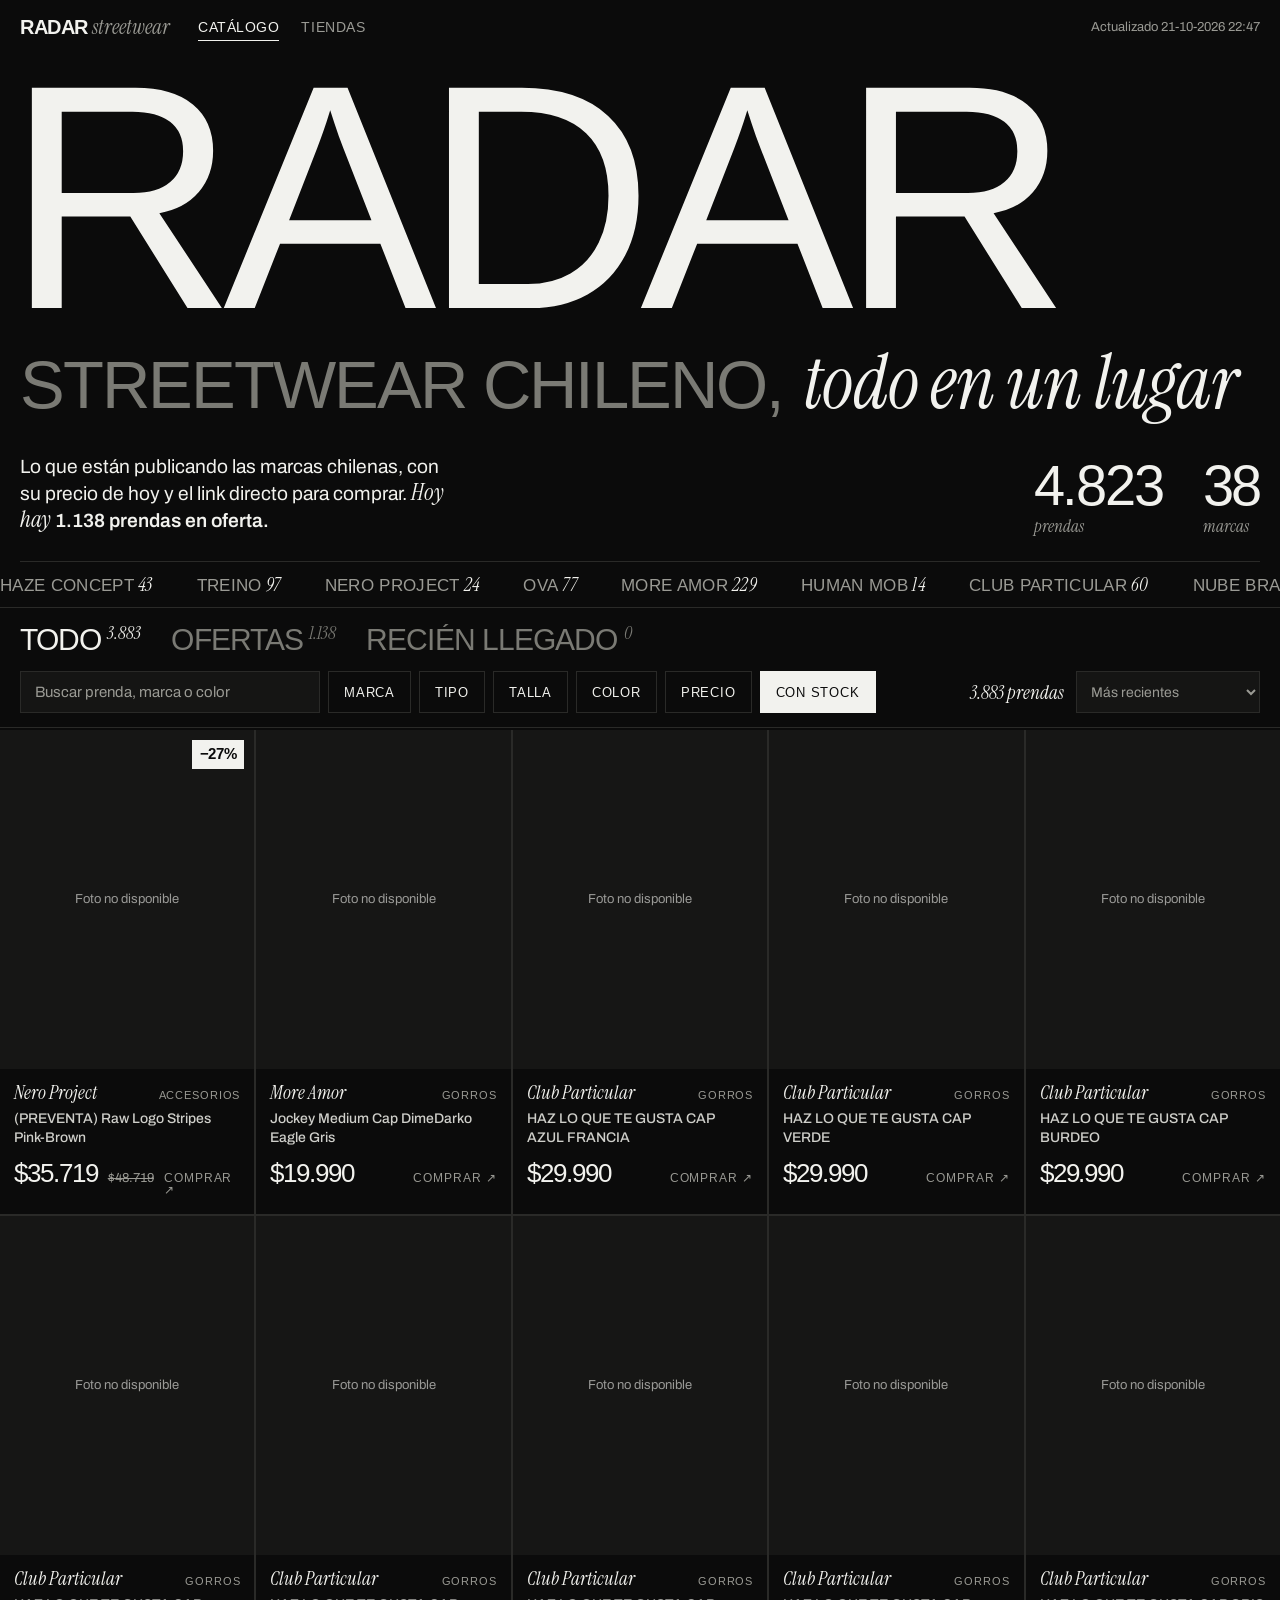
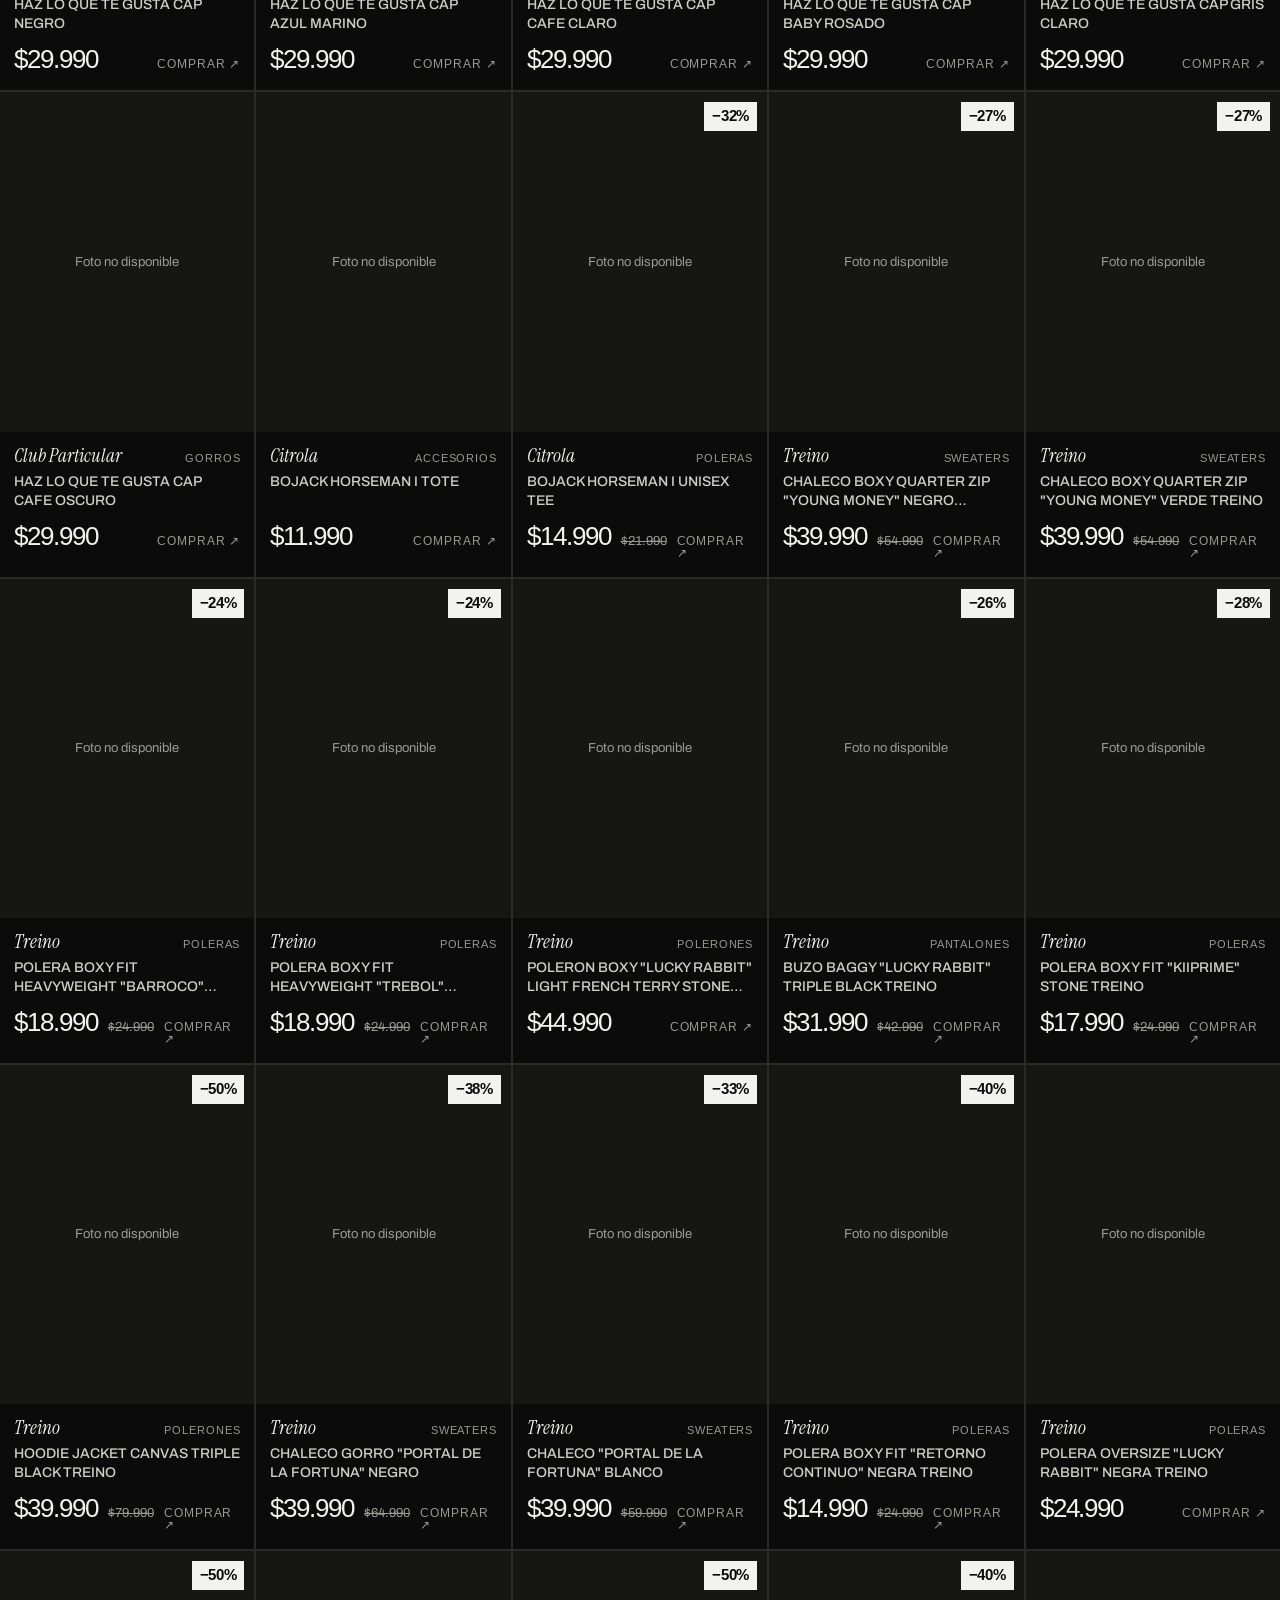
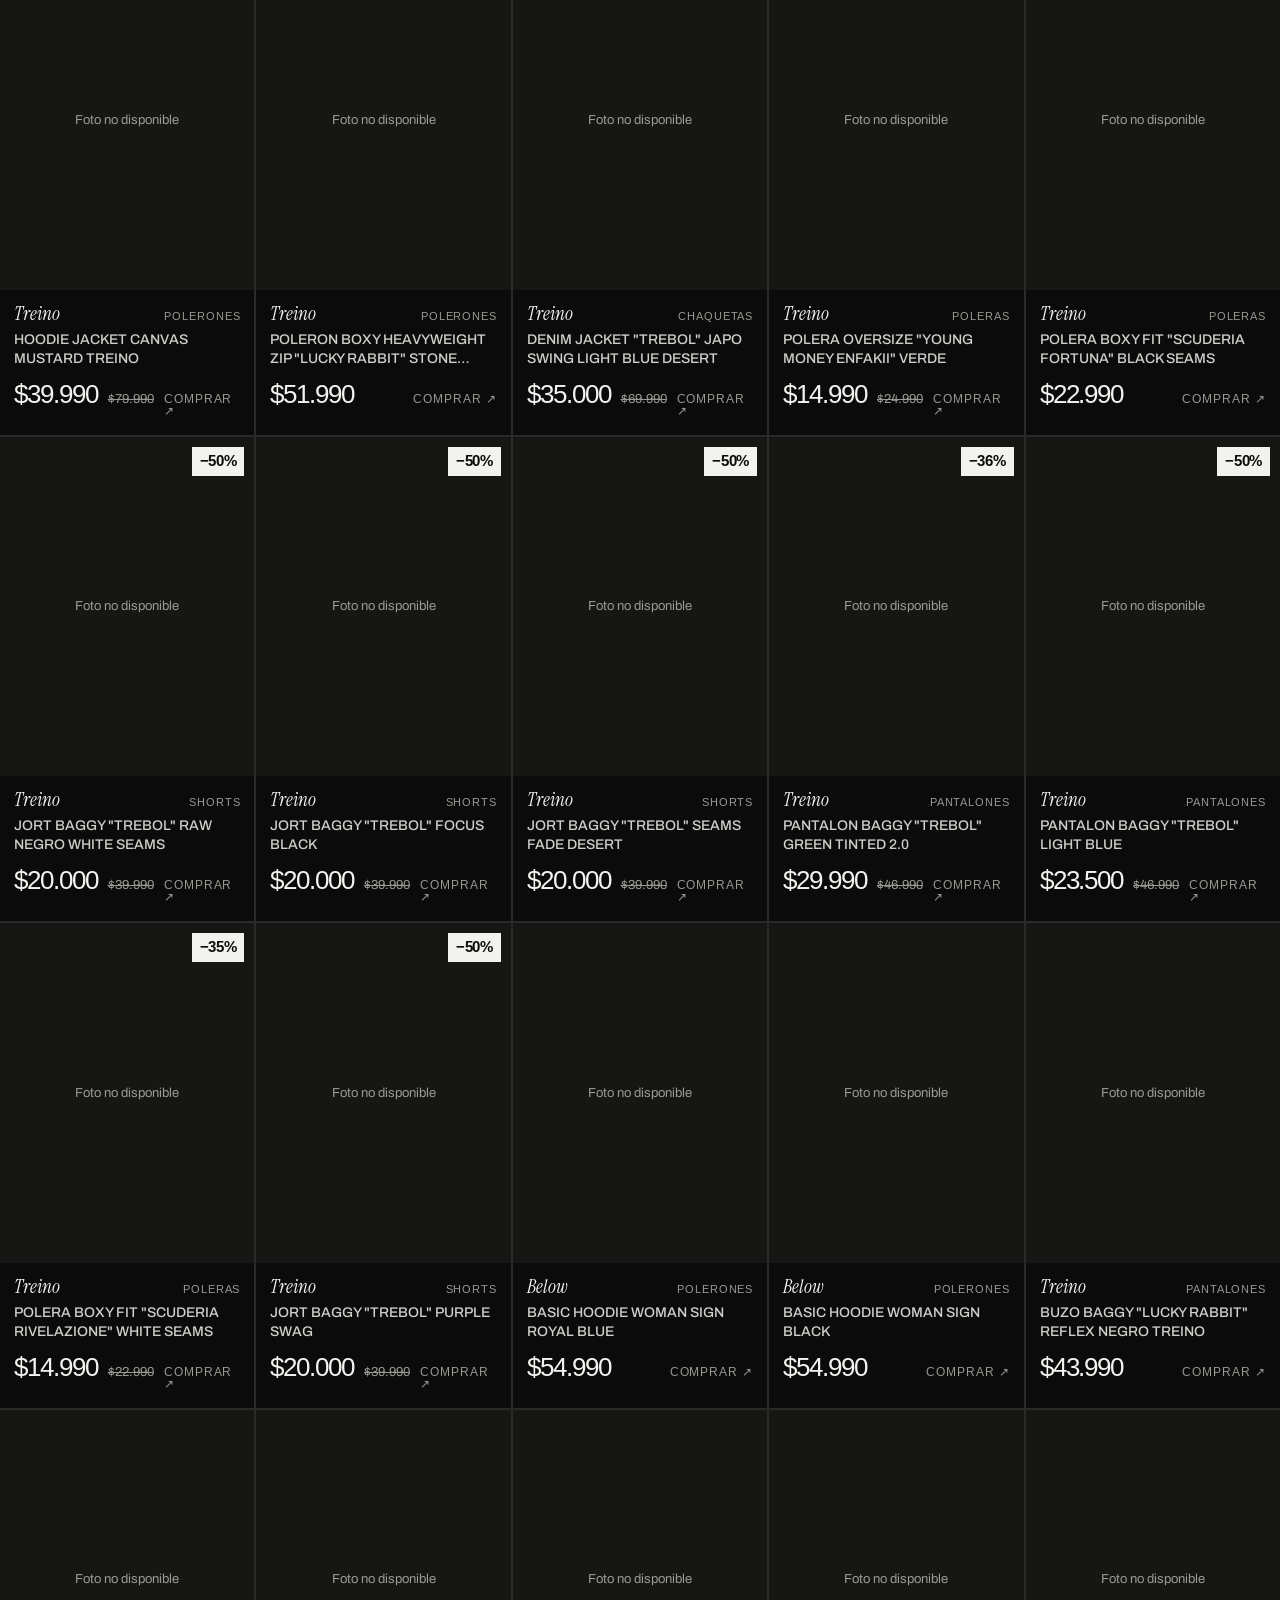
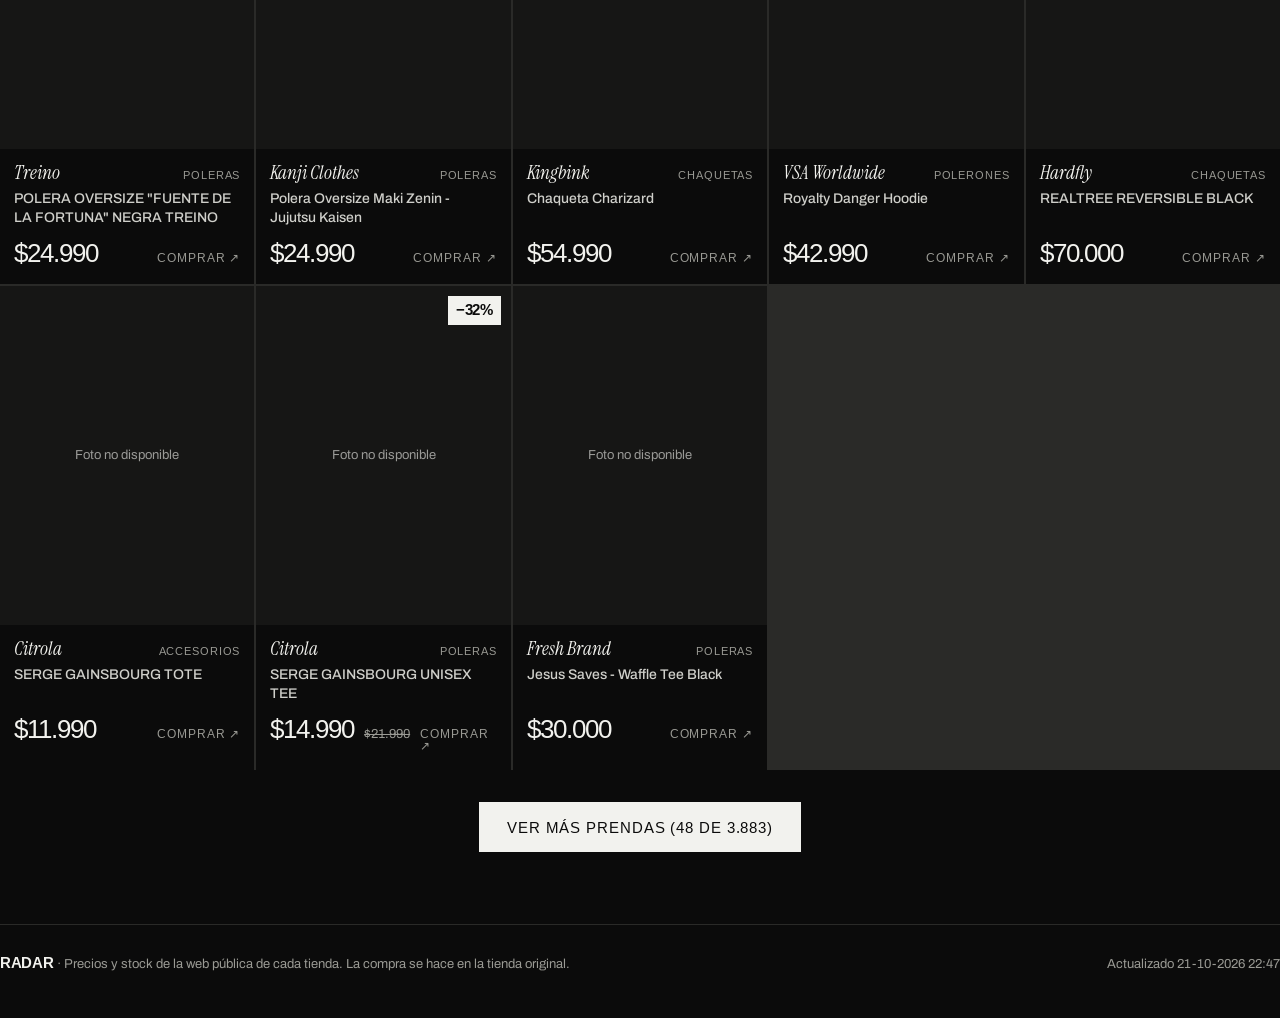
==== commit a46d9b67: "Update index.html" ====
--- a/index.html
+++ b/index.html
@@ -14,7 +14,7 @@
    Arimo (grotesca ancha) para lo grande y las cifras · Instrument Serif cursiva para marcas y acentos · Archivo para leer.
    Escala con saltos fuertes: 25vw / 7vw / 56px / 24px / 15px / 12px. */
 :root{
-  --bg:#0b0b0b; --fg:#f2f2ee; --muted:#9a9a94; --dim:#5c5c58; --line:#2a2a28; --surface:#151514; --hover:#1f1f1d;
+  --bg:#0b0b0b; --fg:#f2f2ee; --muted:#9a9a94; --dim:#7a7a74; --line:#2a2a28; --surface:#151514; --hover:#1f1f1d;
   --font:"Archivo",system-ui,sans-serif; --display:"Arimo","Helvetica Neue",Arial,sans-serif; --serif:"Instrument Serif",Georgia,serif;
   --radius-sm:0px; --max:1600px; --gut:20px; --focus:#f2f2ee;
   color-scheme:dark;
@@ -82,6 +82,7 @@
 .card:hover .sz,.card:focus-within .sz{transform:none}
 .sz span{font:400 12px/1 var(--display);padding:5px 7px;border:1px solid #4a4a46}
 .sz .none{border:0;color:var(--muted)}
+.sz2{display:none}
 .info{display:block;padding:14px 14px 18px;text-decoration:none}
 .info .by{display:flex;justify-content:space-between;align-items:baseline;gap:8px}
 .info .by em{font:italic 400 19px/1 var(--serif);color:var(--fg)}
@@ -117,8 +118,10 @@
   .word{font-size:27vw}
   .hero-row{grid-template-columns:1fr;gap:22px;margin-top:24px}
   .figs{gap:28px}
-  .bar{top:54px}
-  .tab{font-size:23px}
+  .bar{position:static}
+  .nav a{padding:14px 0}
+  .tab{font-size:23px;padding:10px 0}
+  .tabs{margin-bottom:8px}
   .grid{grid-template-columns:repeat(2,minmax(0,1fr))}
   .info{padding:10px 10px 14px}
   .info .by em{font-size:16px}
@@ -126,7 +129,10 @@
   .info h3{font-size:13px}
   .price b{font-size:21px}
   .go{display:none}
-  .sz{position:static;transform:none;background:none;padding:0 10px 8px}
+  .sz{display:none}
+  .sz2{display:flex;flex-wrap:wrap;gap:4px;margin-top:10px}
+  .sz2 span{font:400 11px/1 var(--display);padding:4px 6px;border:1px solid #4a4a46;color:var(--fg)}
+  .sz2 .none{border:0;padding:0;color:var(--muted)}
   .table td.name button{font-size:22px}
 }
 </style>
@@ -201,11 +207,12 @@
     const d=h.disc(i);
     const tags=[h.isNew(i)?`<b>Nuevo</b>`:"",!i.available?`<b>Agotado</b>`:""].join("");
     return `<article class="card">
-      <a class="pic" href="${h.esc(i.url)}" target="_blank" rel="noopener" tabindex="-1">${h.pic(i)}${tags?`<span class="tag">${tags}</span>`:""}${d?`<span class="off">−${d}%</span>`:""}<span class="sz">${h.sizes(i)}</span></a>
-      <a class="info" href="${h.esc(i.url)}" target="_blank" rel="noopener">
+      <a class="pic" href="${h.esc(i.url)}" target="_blank" rel="noopener noreferrer" tabindex="-1">${h.pic(i)}${tags?`<span class="tag">${tags}</span>`:""}${d?`<span class="off">−${d}%</span>`:""}<span class="sz">${h.sizes(i)}</span></a>
+      <a class="info" href="${h.esc(i.url)}" target="_blank" rel="noopener noreferrer">
         <span class="by"><em>${h.esc(i.brand)}</em><span>${h.esc(i.cat)}</span></span>
         <h3>${h.esc(i.title)}</h3>
         <span class="price"><b>${h.fmt(i.price)}</b>${d?`<s>${h.fmt(i.compare_at)}</s>`:""}<span class="go">Comprar ↗</span></span>
+        <span class="sz2">${h.sizes(i)}</span>
       </a></article>`;
   }};
 </script>
